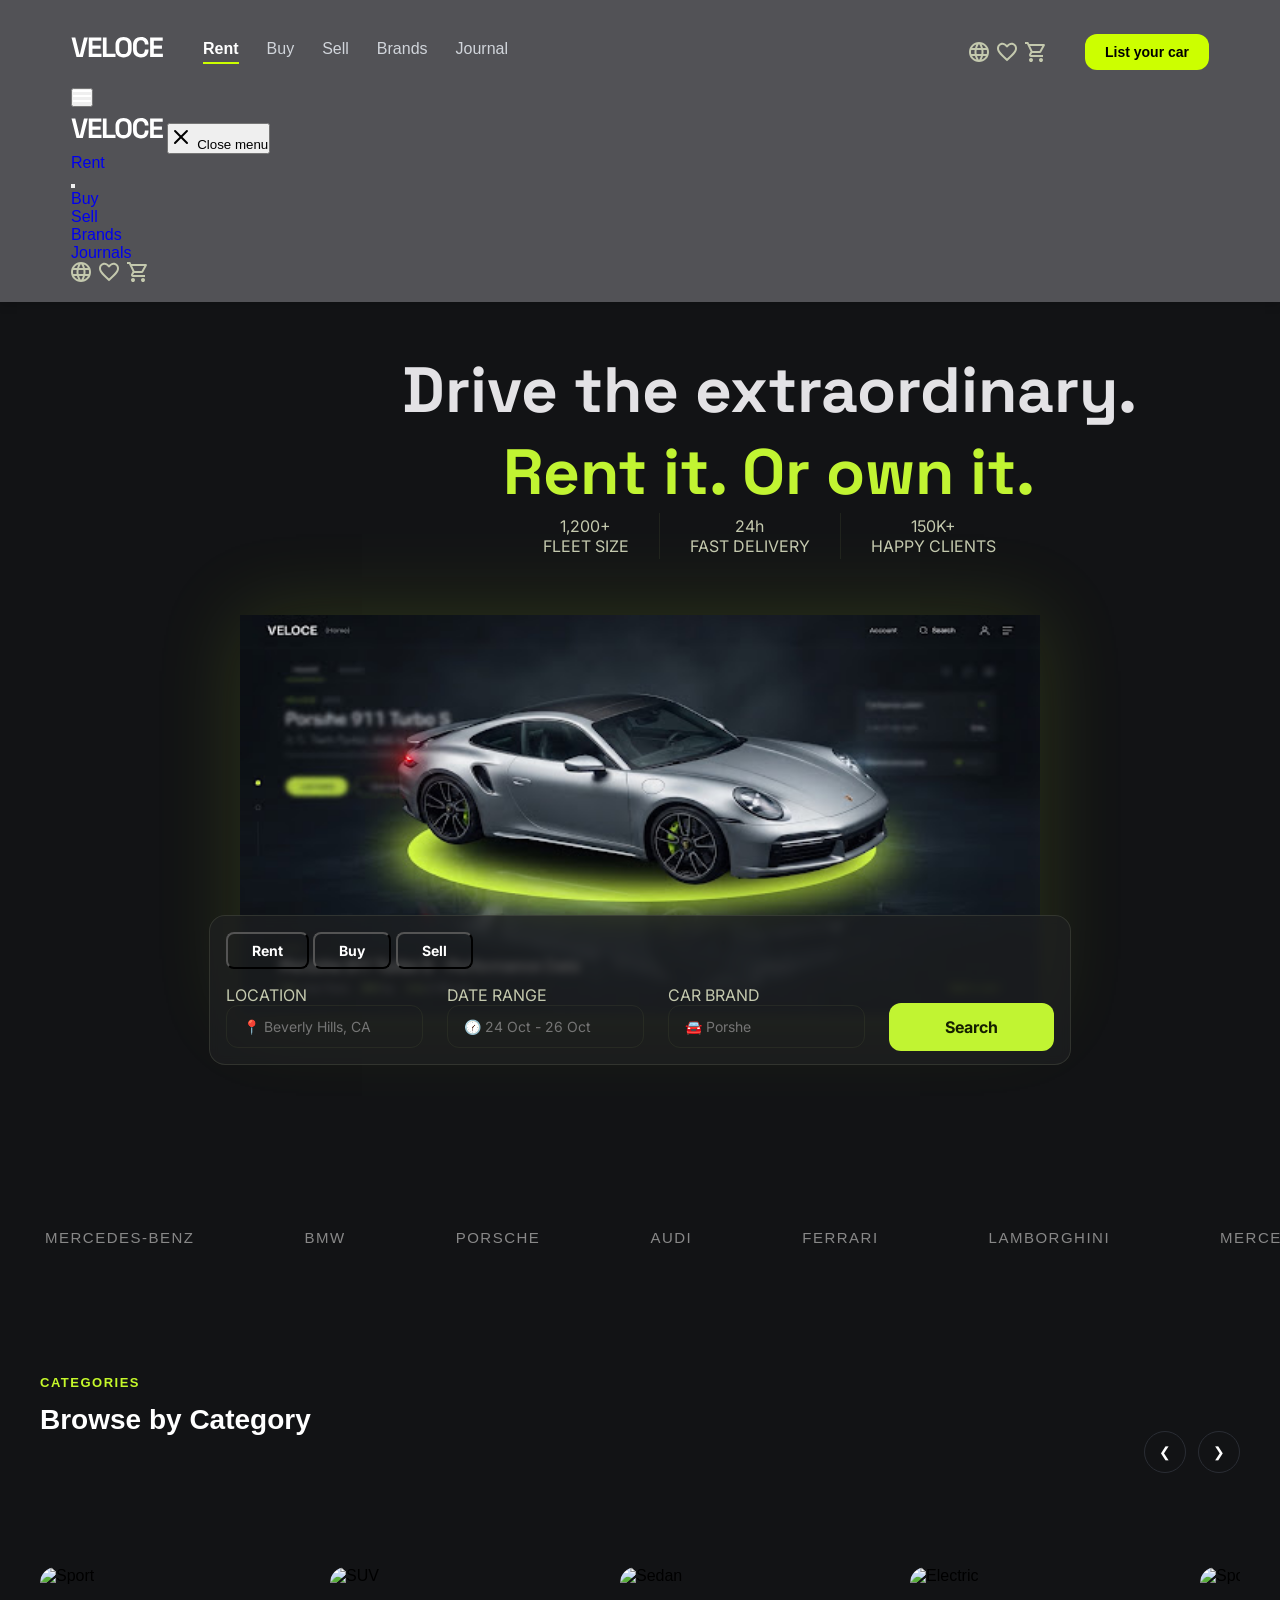
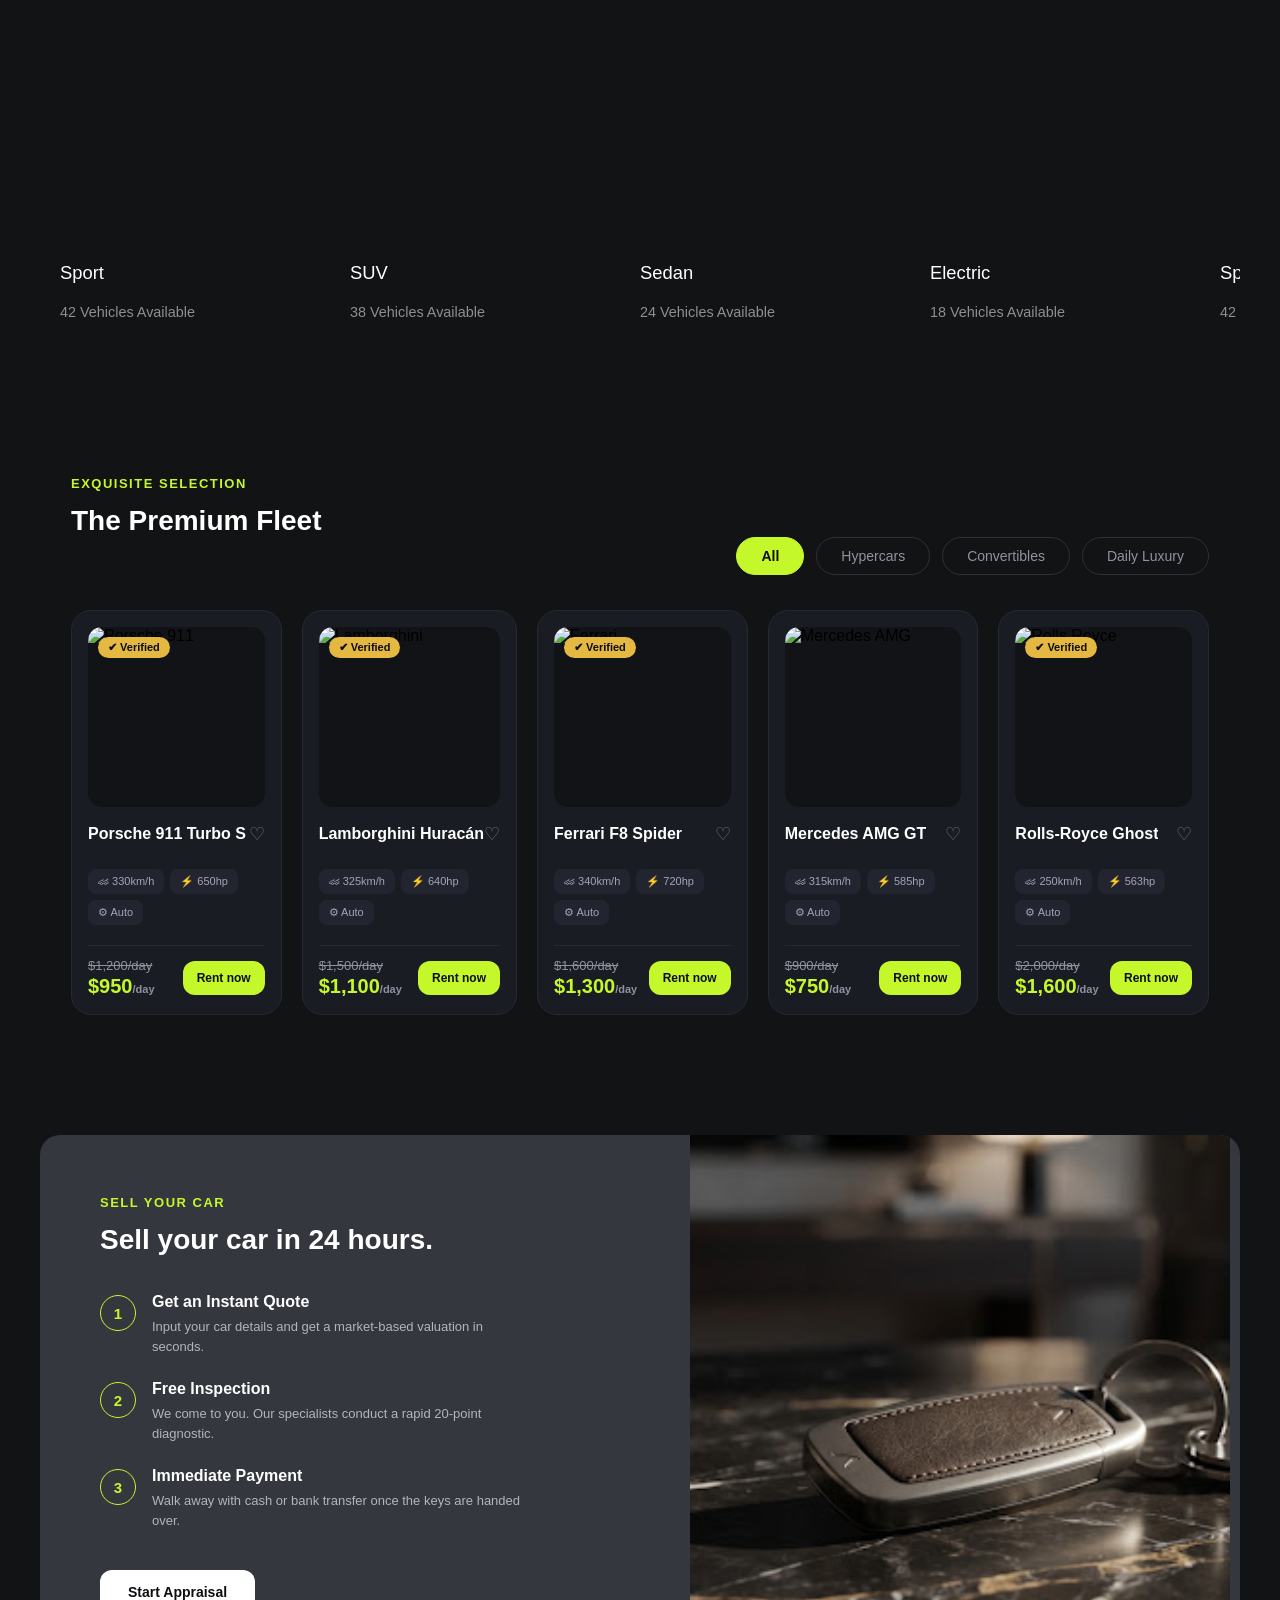
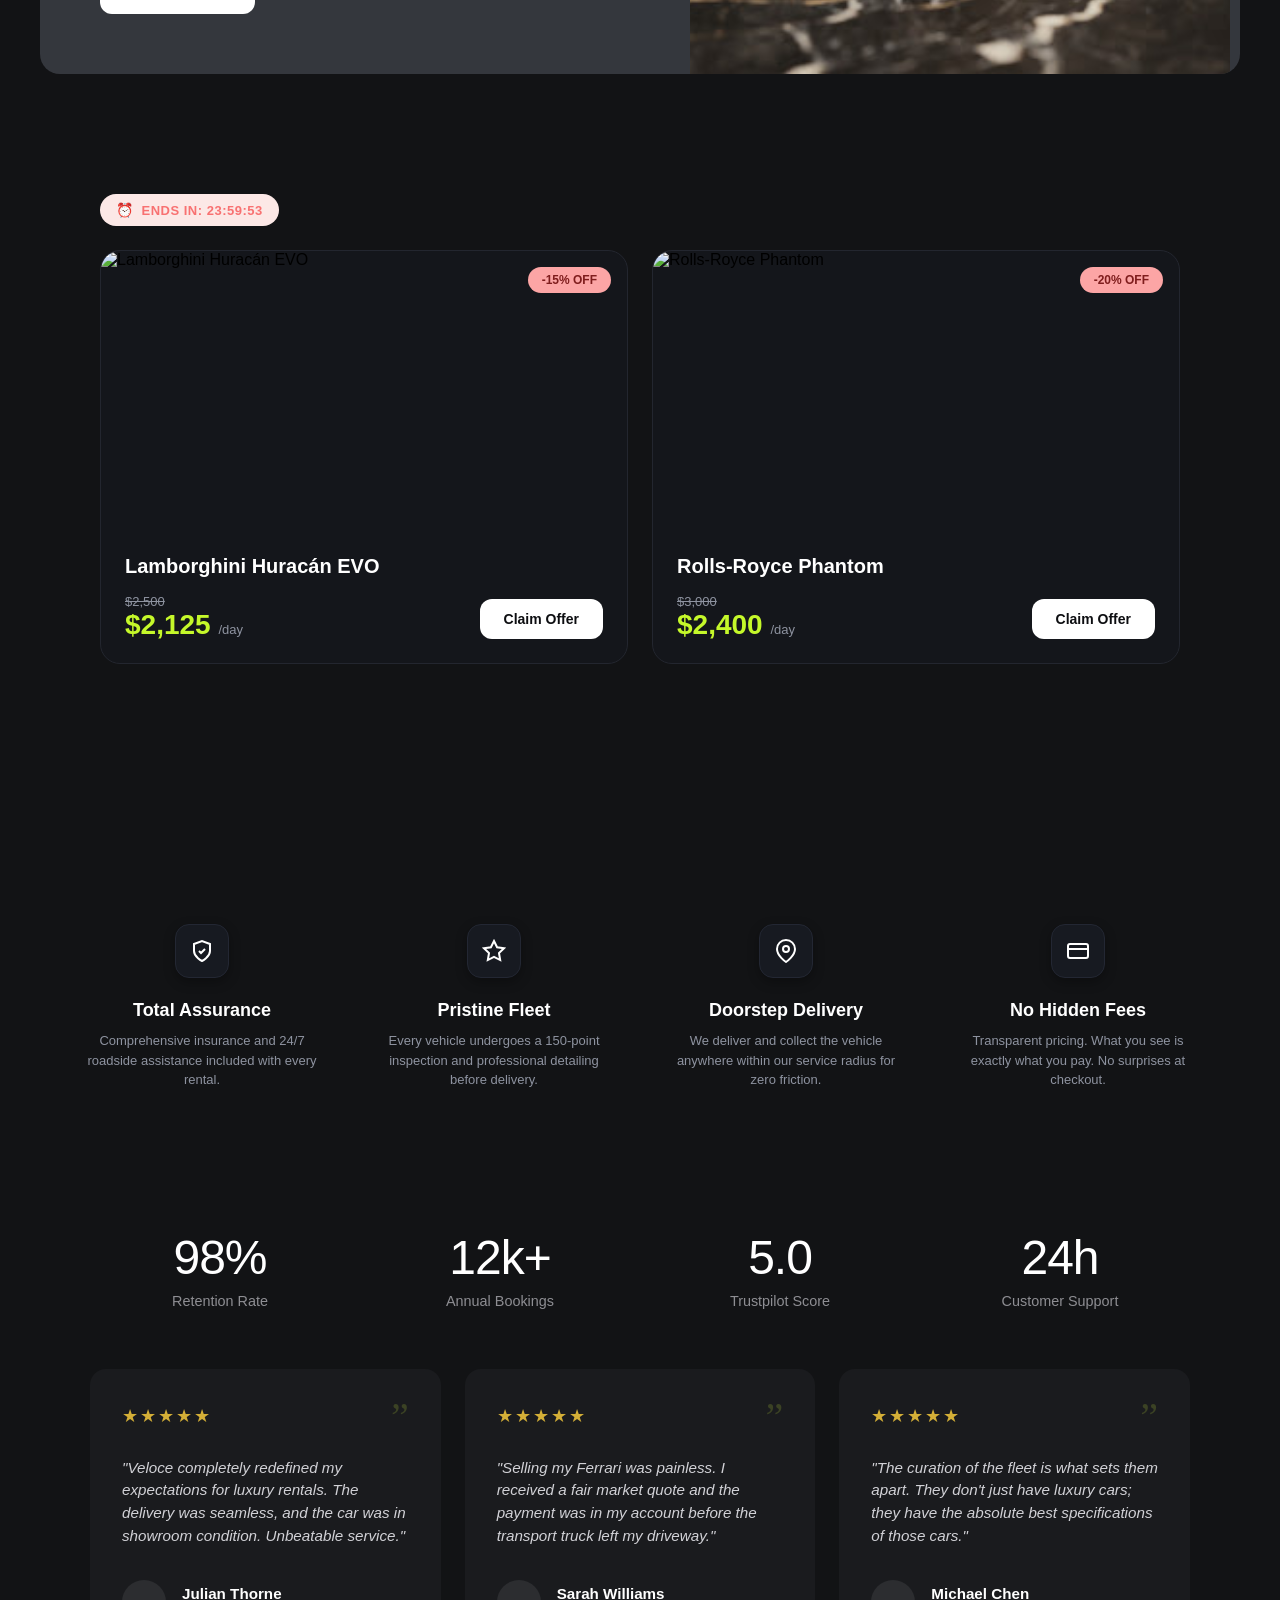
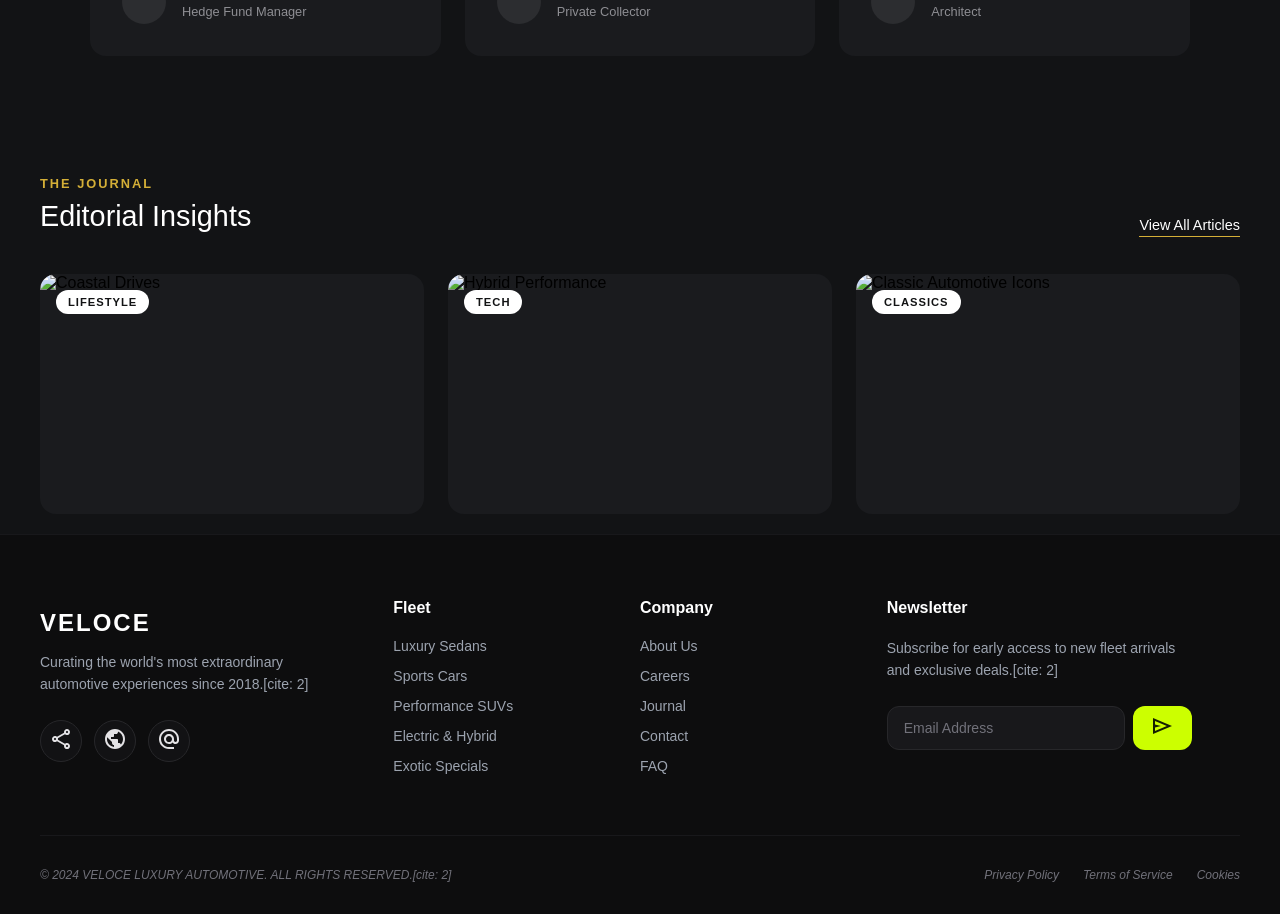
==== index.html @ 7161ea90 "dsvdfvfd" ====
<!DOCTYPE html>
<html lang="en">

<head>
  <meta charset="UTF-8">
  <meta name="viewport" content="width=device-width, initial-scale=1.0">
  <title>VELOCE CARS</title>
  <link rel="stylesheet" href="./style.css">
  <link rel="preconnect" href="https://fonts.googleapis.com">
  <link rel="preconnect" href="https://fonts.gstatic.com" crossorigin>
  <link
    href="https://fonts.googleapis.com/css2?family=Inter:ital,opsz,wght@0,14..32,100..900;1,14..32,100..900&display=swap"
    rel="stylesheet">
  <link href="https://cdn.jsdelivr.net/npm/flowbite@4.0.1/dist/flowbite.min.css" rel="stylesheet" />
  <link rel="preconnect" href="https://fonts.googleapis.com">
  <link rel="preconnect" href="https://fonts.gstatic.com" crossorigin>
  <link href="https://fonts.googleapis.com/css2?family=Space+Grotesk:wght@300..700&display=swap" rel="stylesheet">

  <script src="https://cdn.jsdelivr.net/npm/@tailwindcss/browser@4"></script>

<body>
  <header class="navbar">
    <div class="container ">
<div class="navbar-asosiy">
   <div class="navbar-left">
        <a href="#" class="logo">
          <img src="./img/logo.svg" alt="">
        </a>
        <nav class="nav-links">
          <a href="./index.html" class="nav-link active">Rent</a>
          <a href="./buy/buy.html" class="nav-link">Buy</a>
          <a href="#" class="nav-link">Sell</a>
          <a href="#" class="nav-link">Brands</a>
          <a href="#" class="nav-link">Journal</a>
        </nav>
      </div>

      <div class="navbar-right">
       <img src="./img/Margin.svg" alt="">
        <a href="./garage/garage.html" class="btn-list-car">List your car</a>
        <button class="mobile-toggle" aria-label="Menu">
          <i class="fa-solid fa-bars"></i>
        </button>
      </div>
</div>
     
      <div class="text-center">
        <button
          class="hidden nav-btn2 text-white bg-brand box-border border border-transparent hover:bg-brand-strong focus:ring-4 focus:ring-brand-medium shadow-xs font-medium leading-5 rounded-base text-sm px-4 py-2.5 focus:outline-none"
          type="button" data-drawer-target="drawer-navigation" data-drawer-show="drawer-navigation"
          aria-controls="drawer-navigation">
          <img src="./img/menu.svg" alt="Menu">
        </button>
      </div>

      <div id="drawer-navigation"
        class="nav-sidebar fixed top-0 left-0 z-40 w-64 h-screen p-4 overflow-y-auto transition-transform -translate-x-full bg-neutral-primary-soft border-e border-default"
        tabindex="-1" aria-labelledby="drawer-navigation-label">
        <div class="border-b border-default pb-4 flex items-center">
          <img src="./img/logo.svg" alt="Logo" class="">
          </a>
          <button type="button" data-drawer-hide="drawer-navigation" aria-controls="drawer-navigation"
            class="text-body bg-transparent hover:text-heading hover:bg-neutral-tertiary rounded-base w-9 h-9 absolute top-2.5 end-2.5 flex items-center justify-center">
            <svg class="w-5 h-5" aria-hidden="true" xmlns="http://www.w3.org/2000/svg" width="24" height="24"
              fill="none" viewBox="0 0 24 24">
              <path stroke="currentColor" stroke-linecap="round" stroke-linejoin="round" stroke-width="2"
                d="M6 18 17.94 6M18 18 6.06 6" />
            </svg>
            <span class="sr-only">Close menu</span>
          </button>
        </div>
        <div class="py-5 overflow-y-auto">
          <ul class="py-2 font-medium flex gap-[3px] items-center flex-col gap-[5px]">
            <li>
              <a href="#"
                class="flex items-center  text-body rounded-base hover:bg-neutral-tertiary hover:text-fg-brand group  ">

                <span class="font-bold font-[16px] text-[##C4C9AE] ">Rent</span>
              </a>
            </li>
            <li>
              <button type="button"
                class="flex items-center w-full justify-between px-2 py-1.5 text-body rounded-base hover:bg-neutral-tertiary hover:text-fg-brand group"
                aria-controls="dropdown-example" data-collapse-toggle="dropdown-example">
                <span class="flex-1 ms-3 text-left rtl:text-right whitespace-nowrap">


              </button>
              <ul id="dropdown-example" class="hidden py-2 space-y-2">
                <li>
                  <a href="#"
                    class="pl-10 flex items-center px-2 py-1.5 text-body rounded-base hover:bg-neutral-tertiary hover:text-fg-brand group">

                  </a>
                </li>
                <li>
                  <a href="#"
                    class="pl-10 flex items-center px-2 py-1.5 text-body rounded-base hover:bg-neutral-tertiary hover:text-fg-brand group">

                  </a>
                </li>
                <li>
                  <a href="#"
                    class="pl-10 flex items-center px-2 py-1.5 text-body rounded-base hover:bg-neutral-tertiary hover:text-fg-brand group">
                  </a>

                </li>
              </ul>
            </li>
            <li>
              <a href="#"
                class="flex items-center px-2 py-1.5 text-body rounded-base hover:bg-neutral-tertiary hover:text-fg-brand group">
                <span class="font-bold font-[16px] text-[##C4C9AE]  flex-1 ms-3 whitespace-nowrap">
                  Buy
                </span>


              </a>
            </li>
            <li>
              <a href="#"
                class="flex items-center px-2 py-1.5 text-body rounded-base hover:bg-neutral-tertiary hover:text-fg-brand group">
                <span class="font-bold font-[16px] text-[##C4C9AE] flex-1 ms-3 whitespace-nowrap">
                  Sell
                </span>

              </a>
            </li>
            <li>
              <a href="#"
                class="flex items-center px-2 py-1.5 text-body rounded-base hover:bg-neutral-tertiary hover:text-fg-brand group">

                <span class="font-bold font-[16px] text-[##C4C9AE] flex-1 ms-3 whitespace-nowrap">
                  Brands
                </span>
              </a>
            </li>
            <li>
              <a href="#"
                class="flex items-center  px-2 py-1.5 text-body rounded-base hover:bg-neutral-tertiary hover:text-fg-brand group">

                <span class="font-bold font-[16px] text-[##C4C9AE] flex-1 ms-3 whitespace-nowrap">
                  Journals
                </span>
              </a>
            </li>
            <img src="./img/Margin.svg" alt="IMG" class="relative left-[px]">
          </ul>

        </div>
      </div>
    </div>



    </div>
  </header>
  <main>
    <section class="drive">
      <div class="container">
        <div class="drive-tepa">
          <h2 class="drive-title">
            Drive the extraordinary.
            <span class="drive-title-span">
              Rent it. Or own it.
            </span>
          </h2>
          <div class="drive-infos">
            <div class="drive-info">
              <p class="drive-info-p">
                1,200+
              </p>
              <p class="drive-info-p">
                FLEET SIZE
              </p>
            </div>
            <div class="line"></div>
            <div class="drive-info">
              <p class="drive-info-p">
                24h
              </p>
              <p class="drive-info-p">
                FAST DELIVERY
              </p>
            </div>
            <div class="line"></div>
            <div class="drive-info">
              <p class="drive-info-p">
                150K+
              </p>
              <p class="drive-info-p">
                HAPPY CLIENTS
              </p>
            </div>
          </div>
        </div>
        <div class="drive-past ">
          <div class="drive-past-asosiy">
            <img src="./img/porshe.jpg" alt="Img" class="drive-img">
            <div class="cars-info">
              <div class="cars-info-tepa">
                <button class="info-btn">Rent </button>
                <button class="info-btn">Buy</button>
                <button class="info-btn">Sell</button>
              </div>
              <div class="cars-info-past">
                <form class="cars">
                  <label class="cars-title">
                    LOCATION
                    <input class="cars-inp" type="text" placeholder="📍 Beverly Hills, CA">
                  </label>

                  <label class="cars-title">
                    DATE RANGE
                    <input class="cars-inp" type="text" placeholder="🕜 24 Oct - 26 Oct">
                  </label>

                  <label class="cars-title">
                    CAR BRAND
                    <input class="cars-inp" type="text" placeholder="🚘 Porshe">
                  </label>
                  <a href="./porshe search/porshe.html" class="cars-btn">
                    Search
                  </a>
                </form>
              </div>
            </div>
          </div>

        </div>
      </div>
    </section>
    <section class="carusel">
      <div class="conatiner">
        <div class="carousel-container">
          <div class="carousel-track">
            <span class="carousel-item">Mercedes-Benz</span>
            <span class="carousel-item">BMW</span>
            <span class="carousel-item">PORSCHE</span>
            <span class="carousel-item">Audi</span>
            <span class="carousel-item">FERRARI</span>
            <span class="carousel-item">LAMBORGHINI</span>

            <span class="carousel-item">Mercedes-Benz</span>
            <span class="carousel-item">BMW</span>
            <span class="carousel-item">PORSCHE</span>
            <span class="carousel-item">Audi</span>
            <span class="carousel-item">FERRARI</span>
            <span class="carousel-item">LAMBORGHINI</span>

            <span class="carousel-item">Mercedes-Benz</span>
            <span class="carousel-item">BMW</span>
            <span class="carousel-item">PORSCHE</span>
            <span class="carousel-item">Audi</span>
            <span class="carousel-item">FERRARI</span>
            <span class="carousel-item">LAMBORGHINI</span>

            <span class="carousel-item">Mercedes-Benz</span>
            <span class="carousel-item">BMW</span>
            <span class="carousel-item">PORSCHE</span>
            <span class="carousel-item">Audi</span>
            <span class="carousel-item">FERRARI</span>
            <span class="carousel-item">LAMBORGHINI</span>
          </div>
        </div>


      </div>
    </section>
    <section class="categories-section">
      <div class="categories-header">
        <div class="header-titles">
          <span class="sub-title">CATEGORIES</span>
          <h2 class="main-title">Browse by Category</h2>
        </div>
        <div class="nav-buttons">
          <button class="nav-btn prev" aria-label="Previous">
            &#10094;
          </button>
          <button class="nav-btn next" aria-label="Next">
            &#10095;
          </button>
        </div>
      </div>


      <div class="carousel-container">
        <div class="carousel-track">


          <div class="card">
            <img src="https://images.unsplash.com/photo-1583121274602-3e2820c69888?q=80&w=800&auto=format&fit=crop"
              alt="Sport">
            <div class="card-content">
              <h3>Sport</h3>
              <p>42 Vehicles Available</p>
            </div>
          </div>

          <div class="card">
            <img src="https://images.unsplash.com/photo-1519641471654-76ce0107ad1b?q=80&w=800&auto=format&fit=crop"
              alt="SUV">
            <div class="card-content">
              <h3>SUV</h3>
              <p>38 Vehicles Available</p>
            </div>
          </div>

          <div class="card">
            <img src="https://images.unsplash.com/photo-1617814076367-b759c7d7e738?q=80&w=800&auto=format&fit=crop"
              alt="Sedan">
            <div class="card-content">
              <h3>Sedan</h3>
              <p>24 Vehicles Available</p>
            </div>
          </div>

          <div class="card">
            <img src="https://images.unsplash.com/photo-1617788138017-80ad40651399?q=80&w=800&auto=format&fit=crop"
              alt="Electric">
            <div class="card-content">
              <h3>Electric</h3>
              <p>18 Vehicles Available</p>
            </div>
          </div>


          <div class="card">
            <img src="https://images.unsplash.com/photo-1583121274602-3e2820c69888?q=80&w=800&auto=format&fit=crop"
              alt="Sport">
            <div class="card-content">
              <h3>Sport</h3>
              <p>42 Vehicles Available</p>
            </div>
          </div>

          <div class="card">
            <img src="https://images.unsplash.com/photo-1519641471654-76ce0107ad1b?q=80&w=800&auto=format&fit=crop"
              alt="SUV">
            <div class="card-content">
              <h3>SUV</h3>
              <p>38 Vehicles Available</p>
            </div>
          </div>

          <div class="card">
            <img src="https://images.unsplash.com/photo-1617814076367-b759c7d7e738?q=80&w=800&auto=format&fit=crop"
              alt="Sedan">
            <div class="card-content">
              <h3>Sedan</h3>
              <p>24 Vehicles Available</p>
            </div>
          </div>

          <div class="card">
            <img src="https://images.unsplash.com/photo-1617788138017-80ad40651399?q=80&w=800&auto=format&fit=crop"
              alt="Electric">
            <div class="card-content">
              <h3>Electric</h3>
              <p>18 Vehicles Available</p>
            </div>
          </div>

        </div>
      </div>
      <section class="selection">
        <div class="container">
          <input type="radio" name="fleet-filter" id="filter-all" class="filter-radio" checked>
          <input type="radio" name="fleet-filter" id="filter-hypercars" class="filter-radio">
          <input type="radio" name="fleet-filter" id="filter-convertibles" class="filter-radio">
          <input type="radio" name="fleet-filter" id="filter-daily" class="filter-radio">

          <input type="checkbox" id="modal-car-1" class="modal-toggle">
          <input type="checkbox" id="modal-car-2" class="modal-toggle">
          <input type="checkbox" id="modal-car-3" class="modal-toggle">
          <input type="checkbox" id="modal-car-4" class="modal-toggle">
          <input type="checkbox" id="modal-car-5" class="modal-toggle">

          <section class="fleet-section">
            <div class="fleet-header">
              <div class="header-titles">
                <span class="sub-title">EXQUISITE SELECTION</span>
                <h2 class="main-title">The Premium Fleet</h2>
              </div>

              <div class="filter-buttons">
                <label for="filter-all" class="filter-btn btn-all">All</label>
                <label for="filter-hypercars" class="filter-btn btn-hypercars">Hypercars</label>
                <label for="filter-convertibles" class="filter-btn btn-convertibles">Convertibles</label>
                <label for="filter-daily" class="filter-btn btn-daily">Daily Luxury</label>
              </div>
            </div>

            <div class="cards-grid">

              <div class="car-card hypercars">
                <label for="modal-car-1" class="card-overlay-link"></label>
                <div class="card-image-box">
                  <div class="badge-verified">&#10004; Verified</div>
                  <img
                    src="https://images.unsplash.com/photo-1614162692292-7ac56d7f7f1e?q=80&w=800&auto=format&fit=crop"
                    alt="Porsche 911">
                </div>
                <div>
                  <div class="card-header">
                    <h3 class="car-title">Porsche 911 Turbo S</h3>
                    <span class="like-icon">&#9825;</span>
                  </div>
                  <div class="car-specs">
                    <span class="spec-item">&#127950; 330km/h</span>
                    <span class="spec-item">&#9889; 650hp</span>
                    <span class="spec-item">&#9881; Auto</span>
                  </div>
                </div>
                <div class="card-footer">
                  <div class="price-box">
                    <span class="old-price">$1,200/day</span>
                    <span class="current-price">$950<span class="price-period">/day</span></span>
                  </div>
                  <label for="modal-car-1" class="rent-btn">Rent now</label>
                </div>
              </div>

              <div class="car-card hypercars">
                <label for="modal-car-2" class="card-overlay-link"></label>
                <div class="card-image-box">
                  <div class="badge-verified">&#10004; Verified</div>
                  <img src="https://images.unsplash.com/photo-1544829099-b9a0c07fad1a?q=80&w=800&auto=format&fit=crop"
                    alt="Lamborghini">
                </div>
                <div>
                  <div class="card-header">
                    <h3 class="car-title">Lamborghini Huracán</h3>
                    <span class="like-icon">&#9825;</span>
                  </div>
                  <div class="car-specs">
                    <span class="spec-item">&#127950; 325km/h</span>
                    <span class="spec-item">&#9889; 640hp</span>
                    <span class="spec-item">&#9881; Auto</span>
                  </div>
                </div>
                <div class="card-footer">
                  <div class="price-box">
                    <span class="old-price">$1,500/day</span>
                    <span class="current-price">$1,100<span class="price-period">/day</span></span>
                  </div>
                  <label for="modal-car-2" class="rent-btn">Rent now</label>
                </div>
              </div>

              <!-- 3-KARTOCHKA -->
              <div class="car-card convertibles">
                <label for="modal-car-3" class="card-overlay-link"></label>
                <div class="card-image-box">
                  <div class="badge-verified">&#10004; Verified</div>
                  <img
                    src="https://images.unsplash.com/photo-1583121274602-3e2820c69888?q=80&w=800&auto=format&fit=crop"
                    alt="Ferrari">
                </div>
                <div>
                  <div class="card-header">
                    <h3 class="car-title">Ferrari F8 Spider</h3>
                    <span class="like-icon">&#9825;</span>
                  </div>
                  <div class="car-specs">
                    <span class="spec-item">&#127950; 340km/h</span>
                    <span class="spec-item">&#9889; 720hp</span>
                    <span class="spec-item">&#9881; Auto</span>
                  </div>
                </div>
                <div class="card-footer">
                  <div class="price-box">
                    <span class="old-price">$1,600/day</span>
                    <span class="current-price">$1,300<span class="price-period">/day</span></span>
                  </div>
                  <label for="modal-car-3" class="rent-btn">Rent now</label>
                </div>
              </div>

              <!-- 4-KARTOCHKA -->
              <div class="car-card daily">
                <label for="modal-car-4" class="card-overlay-link"></label>
                <div class="card-image-box">
                  <img
                    src="https://images.unsplash.com/photo-1618843479313-40f8afb4b4d8?q=80&w=800&auto=format&fit=crop"
                    alt="Mercedes AMG">
                </div>
                <div>
                  <div class="card-header">
                    <h3 class="car-title">Mercedes AMG GT</h3>
                    <span class="like-icon">&#9825;</span>
                  </div>
                  <div class="car-specs">
                    <span class="spec-item">&#127950; 315km/h</span>
                    <span class="spec-item">&#9889; 585hp</span>
                    <span class="spec-item">&#9881; Auto</span>
                  </div>
                </div>
                <div class="card-footer">
                  <div class="price-box">
                    <span class="old-price">$900/day</span>
                    <span class="current-price">$750<span class="price-period">/day</span></span>
                  </div>
                  <label for="modal-car-4" class="rent-btn">Rent now</label>
                </div>
              </div>

              <div class="car-card daily">
                <label for="modal-car-5" class="card-overlay-link"></label>
                <div class="card-image-box">
                  <div class="badge-verified">&#10004; Verified</div>
                  <img
                    src="https://images.unsplash.com/photo-1631295868223-63265b40d9e4?q=80&w=800&auto=format&fit=crop"
                    alt="Rolls Royce">
                </div>
                <div>
                  <div class="card-header">
                    <h3 class="car-title">Rolls-Royce Ghost</h3>
                    <span class="like-icon">&#9825;</span>
                  </div>
                  <div class="car-specs">
                    <span class="spec-item">&#127950; 250km/h</span>
                    <span class="spec-item">&#9889; 563hp</span>
                    <span class="spec-item">&#9881; Auto</span>
                  </div>
                </div>
                <div class="card-footer">
                  <div class="price-box">
                    <span class="old-price">$2,000/day</span>
                    <span class="current-price">$1,600<span class="price-period">/day</span></span>
                  </div>
                  <label for="modal-car-5" class="rent-btn">Rent now</label>
                </div>
              </div>

            </div>
          </section>


        </div>
      </section>
    </section>
    <section class="split-banner container">

      <div class="banner-content">
        <span class="sub-title">SELL YOUR CAR</span>
        <h2 class="main-title">Sell your car in 24 hours.</h2>

        <div class="steps-list">
          <div class="step-item">
            <div class="step-number">1</div>
            <div class="step-text">
              <h3>Get an Instant Quote</h3>
              <p>Input your car details and get a market-based valuation in seconds.</p>
            </div>
          </div>

          <div class="step-item">
            <div class="step-number">2</div>
            <div class="step-text">
              <h3>Free Inspection</h3>
              <p>We come to you. Our specialists conduct a rapid 20-point diagnostic.</p>
            </div>
          </div>

          <div class="step-item">
            <div class="step-number">3</div>
            <div class="step-text">
              <h3>Immediate Payment</h3>
              <p>Walk away with cash or bank transfer once the keys are handed over.</p>
            </div>
          </div>
        </div>

        <a href="#" class="appraisal-btn">Start Appraisal</a>
      </div>

      <div class="banner-image">
        <img src="./img/Image (5).svg" alt="Car Key">
      </div>


    </section>
    <section class="deals-section container">
      <div class="timer-badge">
        <span class="timer-icon">&#9200;</span>
        <span class="timer-text">ENDS IN: <strong>23:59:53</strong></span>
      </div>

      <div class="deals-grid">

        <div class="deal-card">
          <div class="card-media">
            <span class="discount-badge">-15% OFF</span>
            <img src="https://images.unsplash.com/photo-1544829099-b9a0c07fad1a?q=80&w=800&auto=format&fit=crop"
              alt="Lamborghini Huracán EVO">
          </div>
          <div class="card-details">
            <h3 class="car-name">Lamborghini Huracán EVO</h3>
            <div class="price-container">
              <div class="price-info">
                <span class="old-price">$2,500</span>
                <span class="new-price">$2,125 <small>/day</small></span>
              </div>
              <button class="claim-btn">Claim Offer</button>
            </div>
          </div>
        </div>

        <div class="deal-card">
          <div class="card-media">
            <span class="discount-badge">-20% OFF</span>
            <img src="https://images.unsplash.com/photo-1631295868223-63265b40d9e4?q=80&w=800&auto=format&fit=crop"
              alt="Rolls-Royce Phantom">
          </div>
          <div class="card-details">
            <h3 class="car-name">Rolls-Royce Phantom</h3>
            <div class="price-container">
              <div class="price-info">
                <span class="old-price">$3,000</span>
                <span class="new-price">$2,400 <small>/day</small></span>
              </div>
              <button class="claim-btn">Claim Offer</button>
            </div>
          </div>
        </div>

      </div>
    </section>
    <section class="why-velooe-section">
      <div class="features-grid container">

        <div class="feature-card">
          <div class="feature-icon">
            <svg width="24" height="24" viewBox="0 0 24 24" fill="none" stroke="currentColor" stroke-width="2">
              <path d="M12 22s8-4 8-10V5l-8-3-8 3v7c0 6 8 10 8 10z" />
              <path d="M9 12l2 2 4-4" />
            </svg>
          </div>
          <h3>Total Assurance</h3>
          <p>Comprehensive insurance and 24/7 roadside assistance included with every rental.</p>
        </div>

        <div class="feature-card">
          <div class="feature-icon">
            <svg width="24" height="24" viewBox="0 0 24 24" fill="none" stroke="currentColor" stroke-width="2">
              <polygon
                points="12 2 15.09 8.26 22 9.27 17 14.14 18.18 21.02 12 17.77 5.82 21.02 7 14.14 2 9.27 8.91 8.26 12 2" />
            </svg>
          </div>
          <h3>Pristine Fleet</h3>
          <p>Every vehicle undergoes a 150-point inspection and professional detailing before delivery.</p>
        </div>

        <div class="feature-card">
          <div class="feature-icon">
            <svg width="24" height="24" viewBox="0 0 24 24" fill="none" stroke="currentColor" stroke-width="2">
              <path d="M21 10c0 7-9 13-9 13s-9-6-9-13a9 9 0 0 1 18 0z" />
              <circle cx="12" cy="10" r="3" />
            </svg>
          </div>
          <h3>Doorstep Delivery</h3>
          <p>We deliver and collect the vehicle anywhere within our service radius for zero friction.</p>
        </div>

        <div class="feature-card">
          <div class="feature-icon">
            <svg width="24" height="24" viewBox="0 0 24 24" fill="none" stroke="currentColor" stroke-width="2">
              <rect x="2" y="5" width="20" height="14" rx="2" />
              <line x1="2" y1="10" x2="22" y2="10" />
            </svg>
          </div>
          <h3>No Hidden Fees</h3>
          <p>Transparent pricing. What you see is exactly what you pay. No surprises at checkout.</p>
        </div>

      </div>
    </section>
    <section class="social-proof-container">
      <div class="stats-grid">
        <div class="stat-item">
          <div class="stat-number">98%</div>
          <div class="stat-label">Retention Rate</div>
        </div>
        <div class="stat-item">
          <div class="stat-number">12k+</div>
          <div class="stat-label">Annual Bookings</div>
        </div>
        <div class="stat-item">
          <div class="stat-number">5.0</div>
          <div class="stat-label">Trustpilot Score</div>
        </div>
        <div class="stat-item">
          <div class="stat-number">24h</div>
          <div class="stat-label">Customer Support</div>
        </div>
      </div>

      <div class="testimonials-grid">
        <div class="testimonial-card">
          <div>
            <div class="card-header">
              <div class="stars">★★★★★</div>
              <div class="quote-mark">”</div>
            </div>
            <p class="quote-text">"Veloce completely redefined my expectations for luxury rentals. The delivery was
              seamless, and the car was in showroom condition. Unbeatable service."</p>
          </div>
          <div class="user-info">
            <div class="avatar"></div>
            <div class="user-details">
              <h4>Julian Thorne</h4>
              <p>Hedge Fund Manager</p>
            </div>
          </div>
        </div>

        <div class="testimonial-card">
          <div>
            <div class="card-header">
              <div class="stars">★★★★★</div>
              <div class="quote-mark">”</div>
            </div>
            <p class="quote-text">"Selling my Ferrari was painless. I received a fair market quote and the payment was
              in my account before the transport truck left my driveway."</p>
          </div>
          <div class="user-info">
            <div class="avatar"></div>
            <div class="user-details">
              <h4>Sarah Williams</h4>
              <p>Private Collector</p>
            </div>
          </div>
        </div>

        <div class="testimonial-card">
          <div>
            <div class="card-header">
              <div class="stars">★★★★★</div>
              <div class="quote-mark">”</div>
            </div>
            <p class="quote-text">"The curation of the fleet is what sets them apart. They don't just have luxury cars;
              they have the absolute best specifications of those cars."</p>
          </div>
          <div class="user-info">
            <div class="avatar"></div>
            <div class="user-details">
              <h4>Michael Chen</h4>
              <p>Architect</p>
            </div>
          </div>
        </div>
      </div>
    </section>
    <section class="journal-section">
      <div class="journal-container">
        <header class="journal-header">
          <div class="header-title">
            <span class="journal-subtitle">THE JOURNAL</span>
            <h2>Editorial Insights</h2>
          </div>
          <div class="view-all-wrapper">
            <a href="#" class="view-all">View All Articles</a>
          </div>
        </header>

        <div class="journal-grid ">
          <div class="journal-card">
            <div class="image-wrapper">
              <img src="https://images.unsplash.com/photo-1503376780353-7e6692767b70?auto=format&fit=crop&w=800&q=80"
                alt="Coastal Drives">
              <span class="category-badge">LIFESTYLE</span>
            </div>

          </div>

          <div class="journal-card">
            <div class="image-wrapper">
              <img src="https://images.unsplash.com/photo-1563720223185-11003d516935?auto=format&fit=crop&w=800&q=80"
                alt="Hybrid Performance">
              <span class="category-badge">TECH</span>
            </div>

          </div>

          <div class="journal-card">
            <div class="image-wrapper">
              <img src="https://images.unsplash.com/photo-1552519507-da3b142c6e3d?auto=format&fit=crop&w=800&q=80"
                alt="Classic Automotive Icons">
              <span class="category-badge">CLASSICS</span>

            </div>
          </div>
        </div>
    </section>

  </main>
  <footer class="footer">
    <div class="footer-container">

      <div class="footer-column brand-column">
        <h2 class="logo">VELOCE</h2>
        <p class="description">
          Curating the world's most extraordinary automotive experiences since 2018.[cite: 2]
        </p>
        <div class="social-icons">
          <a href="#" class="social-btn">
            <i class="fa-solid fa-share-nodes">
              <img src="./img/Container (3).svg" alt="">
            </i></a>
          <a href="#" class="social-btn">
            <i class="fa-solid fa-globe">
              <img src="./img/Container (4).svg" alt="">
            </i></a>
          <a href="#" class="social-btn"><i class="fa-solid fa-at">
              <img src="./img/Icon (1).svg" alt="">
            </i></a>
        </div>
      </div>

      <div class="footer-column">
        <h3>Fleet</h3>
        <ul class="footer-links">
          <li><a href="#">Luxury Sedans</a></li>
          <li><a href="#">Sports Cars</a></li>
          <li><a href="#">Performance SUVs</a></li>
          <li><a href="#">Electric & Hybrid</a></li>
          <li><a href="#">Exotic Specials</a></li>
        </ul>
      </div>

      <div class="footer-column">
        <h3>Company</h3>
        <ul class="footer-links">
          <li><a href="#">About Us</a></li>
          <li><a href="#">Careers</a></li>
          <li><a href="#">Journal</a></li>
          <li><a href="#">Contact</a></li>
          <li><a href="#">FAQ</a></li>
        </ul>
      </div>

      <div class="footer-column newsletter-column">
        <h3>Newsletter</h3>
        <p class="description">
          Subscribe for early access to new fleet arrivals and exclusive deals.[cite: 2]
        </p>
        <form class="newsletter-form">
          <input type="email" placeholder="Email Address" required />
          <a href="./reg/reg.html" type="submit" class="newsletter-btn">
            <i class="fa-solid fa-paper-plane"><img src="./img/Container (5).svg" alt=""></a>
        </form>
      </div>

    </div>

    <div class="footer-bottom">
      <p>© 2024 VELOCE LUXURY AUTOMOTIVE. ALL RIGHTS RESERVED.[cite: 2]</p>
      <div class="bottom-links">
        <a href="#">Privacy Policy</a>
        <a href="#">Terms of Service</a>
        <a href="#">Cookies</a>
      </div>
    </div>
  </footer>

  <script src="https://cdn.jsdelivr.net/npm/flowbite@4.0.1/dist/flowbite.min.js"></script>

</body>

</html>
---- style.css ----
* {
    margin: 0;
    padding: 0;
    box-sizing: border-box;
    font-family: sans-serif;
}

.container {
    max-width: 1158px;
    margin: 0 auto;
    padding: 0 10px;
}

ul li {
    list-style-type: none;
}

a {
    text-decoration: none;
}

body {
    background-color: #121315;
}

.navbar {
    background-color: #525256;
    padding: 16px 32px;
    box-shadow: 0 2px 10px rgba(0, 0, 0, 0.2);
}

.navbar-asosiy {
    display: flex;
    justify-content: space-between;
    align-items: center;
}

.navbar-left {

    display: flex;
    align-items: center;
    gap: 40px;
}

.logo {
    position: relative;
    top: 10px;
    color: #ffffff;
    font-size: 24px;
    font-weight: 800;
    text-decoration: none;
    text-transform: uppercase;
}

.nav-links {
    display: flex;
    align-items: center;
    gap: 28px;
}

.nav-link {
    color: #d1d5db;
    text-decoration: none;
    font-size: 16px;
    font-weight: 500;
    padding-bottom: 6px;
    position: relative;
    transition: color 0.3s ease;
}

.nav-link::after {
    content: '';
    position: absolute;
    bottom: 0;
    left: 0;
    width: 0;
    height: 2px;
    background-color: #ccff00;
    transition: width 0.3s ease;
}

.nav-link:hover {
    color: #ffffff;
}

.nav-link:hover::after,
.nav-link.active::after {
    width: 100%;
}

.nav-link.active {
    color: #ffffff;
    font-weight: 600;
}

.navbar-right {
    display: flex;
    align-items: center;
    gap: 24px;
}

.icon-group {
    display: flex;
    align-items: center;
    gap: 16px;
}

.icon-btn {
    color: #d1d5db;
    font-size: 18px;
    text-decoration: none;
    display: flex;
    align-items: center;
    justify-content: center;
    width: 36px;
    height: 36px;
    border-radius: 50%;
    transition: all 0.25s ease;
}

.icon-btn:hover {
    color: #ffffff;
    background-color: rgba(255, 255, 255, 0.1);
    transform: translateY(-2px);
}

.btn-list-car {
    background-color: #ccff00;
    color: #000000;
    text-decoration: none;
    font-size: 14px;
    font-weight: 700;
    padding: 10px 20px;
    border-radius: 12px;
    transition: all 0.3s ease;
    white-space: nowrap;
}

.btn-list-car:hover {
    background-color: #b3e600;
    transform: scale(1.03);
    box-shadow: 0 4px 15px rgba(204, 255, 0, 0.3);
}

.mobile-toggle {
    display: none;
    background: none;
    border: none;
    color: #ffffff;
    font-size: 22px;
    cursor: pointer;
}

@media (max-width: 900px) {
    .nav-links {
        display: none;
    }

    .mobile-toggle {
        display: block;
    }
}

@media (max-width: 576px) {
    .navbar {
        padding: 12px 16px;
    }

    .icon-group {
        gap: 8px;
    }

    .btn-list-car {
        padding: 8px 14px;
        font-size: 13px;
    }
}

.drive-title {

    font-family: Space Grotesk;
    font-weight: 700;
    font-style: Bold;
    font-size: 64px;
    text-align: center;
    color: #E3E2E5;
}

.drive-title-span {
    font-family: Space Grotesk;
    font-weight: 700;
    font-style: Light;
    font-size: 64px;
    text-align: center;

    color: #C1F432;
}

.drive-tepa {
    position: relative;
    left: 160px;
    display: flex;
    justify-content: center;
    align-items: center;
    flex-direction: column;
    max-width: 800px;
    width: 100%;

}

.drive {
    display: flex;
    justify-content: center;
    align-items: center;
    flex-direction: column;
    margin-top: 47px;
}

.drive-past-asosiy {
    display: flex;
    align-items: center;
    flex-direction: column;
    margin-top: 56px;

}

.drive-info-p {
    color: #C4C9AE;
    font-family: Inter;
    font-weight: 400;
    font-style: Regular;
    font-size: 16px;
    text-align: center;
}

.drive-infos {
    display: flex;
    justify-content: space-between;
    align-items: center;
    gap: 30px;
}

.line {
    width: 1px;
    height: 46px;
    background-color: #4449344D;
}

.info-btn {
    color: #fff;
    font-family: Inter;
    font-weight: 700;
    font-style: Regular;
    font-size: 14px;
    text-align: center;
    vertical-align: middle;
    padding: 8px 24px;
    background-color: transparent;
    border-radius: 8px;
}

.info-btn:focus {
    background-color: #C1F432;
    color: #151F00;
}

.cars-info {
    background-color: #1F2022B2;
    border: 1px solid #8E937B33;
    backdrop-filter: blur(5px);
    max-width: 920px;
    width: 100%;
    padding: 16px;
    border-radius: 16px;
    position: relative;
    top: -100px;
    z-index: 2;
}

.cars-info-past {
    margin-top: 16px;
}

.cars-title {
    font-family: Inter;
    font-weight: 400;
    font-style: Regular;
    font-size: 16px;
    vertical-align: middle;
    text-transform: uppercase;
    color: #C4C9AE;
    display: flex;
    flex-direction: column;
}

.cars-inp {
    font-family: Inter;
    font-weight: 400;
    font-style: Regular;
    font-size: 14px;
    vertical-align: middle;
    color: #6B7280;
    padding: 12px 16px;
    border-radius: 12px;
    border: 1px solid #4449344D;
    background-color: transparent;
    width: 197px;
}

.drive-img {

    max-width: 800px;
    width: 100%;
    box-shadow: 0px 0px 80px 0px #C1F43226;
    height: 400px;
}

.cars {
    display: flex;
    justify-content: space-between;
    align-items: center;
    gap: 24px;
}

.cars-btn {
    position: relative;
    top: 10px;
    font-family: Inter;
    font-weight: 700;
    font-style: Regular;
    font-size: 16px;
    text-align: center;
    color: #151F00;
    background-color: #C1F432;
    border: 2px solid transparent;
    border-radius: 12px;
    padding: 12px 54px;
}

.carousel-container {
    width: 100%;
    overflow: hidden;
    padding: 64px 0;
    white-space: nowrap;
    position: relative;
    display: flex;
    margin-bottom: 65px;
}

.carousel-container::before,
.carousel-container::after {
    content: "";
    position: absolute;
    top: 0;
    width: 120px;
    height: 100%;
    z-index: 2;
    pointer-events: none;
}

.carousel-container::before {
    left: 0;

}

.carousel-container::after {
    right: 0;
}

.carousel-track {
    display: flex;
    align-items: center;
    width: max-content;
    flex-shrink: 0;
    animation: scrollLinear 15s linear infinite;
}

.carousel-container:hover .carousel-track {
    animation-play-state: paused;
}

.carousel-item {
    color: #888888;
    font-size: 15px;
    font-weight: 500;
    letter-spacing: 1.5px;
    text-transform: uppercase;
    padding: 0 45px;
    user-select: none;
    transition: color 0.3s ease;
}

.carousel-item:hover {
    color: #ffffff;
}

@keyframes scrollLinear {
    0% {
        transform: translateX(0);
    }

    100% {
        transform: translateX(-50%);
    }
}

.categories-section {
    width: 100%;
    max-width: 1200px;
    margin: 0 auto;
}

.categories-header {
    display: flex;
    justify-content: space-between;
    align-items: flex-end;
    margin-bottom: 30px;
}

.sub-title {
    color: #c5f82a;
    font-size: 12px;
    font-weight: 700;
    letter-spacing: 1.5px;
    text-transform: uppercase;
    display: block;
    margin-bottom: 8px;
}

.main-title {
    font-size: 28px;
    font-weight: 600;
    color: #ffffff;
}

.nav-buttons {
    display: flex;
    gap: 12px;
}

.nav-btn {
    width: 42px;
    height: 42px;
    border-radius: 50%;
    border: 1px solid #2a2d34;
    background-color: transparent;
    color: #ffffff;
    font-size: 14px;
    display: flex;
    justify-content: center;
    align-items: center;
    cursor: pointer;
    transition: all 0.3s ease;
}

.nav-btn:hover {
    border-color: #ffffff;
    background-color: rgba(255, 255, 255, 0.1);
}

.carousel-container {
    width: 100%;
    overflow: hidden;
    position: relative;
}

.carousel-track {
    display: flex;
    gap: 20px;
    width: max-content;
    animation: scrollSeamless 20s linear infinite;
}

.carousel-container:hover .carousel-track {
    animation-play-state: paused;
}

.card {
    position: relative;
    width: 270px;
    height: 380px;
    border-radius: 16px;
    overflow: hidden;
    flex-shrink: 0;
    cursor: pointer;
}

.card img {
    width: 100%;
    height: 100%;
    object-fit: cover;
    transition: transform 0.5s ease;
}

.card:hover img {
    transform: scale(1.08);
}

.card-content {
    position: absolute;
    bottom: 0;
    left: 0;
    right: 0;
    padding: 24px 20px;

    display: flex;
    flex-direction: column;
    gap: 4px;
}

.card-content h3 {
    font-size: 18px;
    font-weight: 600;
    color: #ffffff;
}

.card-content p {
    font-size: 13px;
    color: #9aa0a6;
}

@keyframes scrollSeamless {
    0% {
        transform: translateX(0);
    }

    100% {

        transform: translateX(calc(-50% - 10px));
    }
}

.filter-radio,
.modal-toggle {
    display: none;
}

.fleet-section {
    width: 100%;
    max-width: 1280px;
    margin: 0 auto;
}

.fleet-header {
    display: flex;
    justify-content: space-between;
    align-items: flex-end;
    margin-bottom: 35px;
    flex-wrap: wrap;
    gap: 20px;
}

.sub-title {
    color: #c5f82a;
    font-size: 13px;
    font-weight: 700;
    letter-spacing: 1.5px;
    text-transform: uppercase;
    display: block;
    margin-bottom: 6px;
}

.main-title {
    font-size: 32px;
    font-weight: 600;
    color: #ffffff;
}

.filter-buttons {
    display: flex;
    gap: 12px;
    flex-wrap: wrap;
}

.filter-btn {
    padding: 10px 24px;
    border-radius: 30px;
    border: 1px solid #2d3038;
    background-color: transparent;
    color: #8e93a0;
    font-size: 14px;
    font-weight: 500;
    cursor: pointer;
    transition: all 0.3s ease;
    user-select: none;
}

.filter-btn:hover {
    color: #ffffff;
    border-color: #525765;
}

#filter-all:checked~.fleet-section .btn-all,
#filter-hypercars:checked~.fleet-section .btn-hypercars,
#filter-convertibles:checked~.fleet-section .btn-convertibles,
#filter-daily:checked~.fleet-section .btn-daily {
    background-color: #c5f82a;
    color: #0d0e11;
    border-color: #c5f82a;
    font-weight: 600;
}

.cards-grid {
    display: grid;
    grid-template-columns: repeat(5, 1fr);
    gap: 20px;
}

#filter-hypercars:checked~.fleet-section .car-card:not(.hypercars),
#filter-convertibles:checked~.fleet-section .car-card:not(.convertibles),
#filter-daily:checked~.fleet-section .car-card:not(.daily) {
    display: none;
}

.car-card {
    background-color: #1a1c23;
    border: 1px solid #262933;
    border-radius: 20px;
    padding: 16px;
    display: flex;
    flex-direction: column;
    justify-content: space-between;
    position: relative;
    transition: all 0.35s cubic-bezier(0.25, 0.8, 0.25, 1);
}

.car-card:hover {
    transform: translateY(-8px);
    border-color: #c5f82a;
    box-shadow: 0 12px 30px rgba(197, 248, 42, 0.15);
}


.card-overlay-link {
    position: absolute;
    top: 0;
    left: 0;
    width: 100%;
    height: calc(100% - 60px);
    z-index: 2;
    cursor: pointer;
}

.card-image-box {
    position: relative;
    width: 100%;
    height: 180px;
    border-radius: 14px;
    overflow: hidden;
    margin-bottom: 16px;
    background-color: #121316;
}

.card-image-box img {
    width: 100%;
    height: 100%;
    object-fit: cover;
    transition: transform 0.5s ease;
}

.car-card:hover .card-image-box img {
    transform: scale(1.08);
}

.badge-verified {
    position: absolute;
    top: 10px;
    left: 10px;
    background-color: #e5b842;
    color: #0d0e11;
    font-size: 11px;
    font-weight: 700;
    padding: 4px 10px;
    border-radius: 20px;
    z-index: 3;
}

.card-header {
    display: flex;
    justify-content: space-between;
    align-items: center;
    margin-bottom: 12px;
}

.car-title {
    font-size: 16px;
    font-weight: 600;
    color: #ffffff;
    white-space: nowrap;
    overflow: hidden;
    text-overflow: ellipsis;
}

.like-icon {
    color: #707584;
    font-size: 18px;
    z-index: 3;
    cursor: pointer;
}

.car-specs {
    display: flex;
    flex-wrap: wrap;
    gap: 6px;
    margin-bottom: 20px;
}

.spec-item {
    background-color: #22252f;
    color: #a0a6b5;
    font-size: 11px;
    padding: 6px 10px;
    border-radius: 8px;
}

.card-footer {
    display: flex;
    justify-content: space-between;
    align-items: center;
    padding-top: 12px;
    border-top: 1px solid #262933;
}

.old-price {
    font-size: 11px;
    color: #656a76;
    text-decoration: line-through;
    display: block;
}

.current-price {
    font-size: 20px;
    font-weight: 700;
    color: #c5f82a;
}

.price-period {
    font-size: 11px;
    color: #8e93a0;
}

.rent-btn {
    background-color: #c5f82a;
    color: #0d0e11;
    padding: 10px 14px;
    border-radius: 12px;
    font-weight: 700;
    font-size: 12px;
    cursor: pointer;
    z-index: 3;
    transition: background-color 0.3s;
}

.rent-btn:hover {
    background-color: #d8ff4f;
}

.modal-container {
    position: fixed;
    top: 0;
    left: 0;
    width: 100%;
    height: 100%;
    background: rgba(0, 0, 0, 0.85);
    backdrop-filter: blur(8px);
    display: flex;
    justify-content: center;
    align-items: center;
    z-index: 999;
    opacity: 0;
    pointer-events: none;
    transition: opacity 0.3s ease;
}

.modal-content {
    background: #1a1c23;
    border: 1px solid #2d3038;
    border-radius: 24px;
    width: 90%;
    max-width: 550px;
    padding: 30px;
    position: relative;
    transform: scale(0.9);
    transition: transform 0.3s ease;
}

.close-btn {
    position: absolute;
    top: 15px;
    right: 20px;
    font-size: 28px;
    color: #8e93a0;
    cursor: pointer;
}

.modal-img {
    width: 100%;
    height: 220px;
    object-fit: cover;
    border-radius: 16px;
    margin-bottom: 20px;
}

.modal-container h2 {
    font-size: 24px;
    margin-bottom: 10px;
}

.modal-container p {
    color: #a0a6b5;
    margin-bottom: 20px;
    line-height: 1.5;
}

.modal-action {
    display: flex;
    justify-content: space-between;
    align-items: center;
}

.modal-price {
    font-size: 22px;
    font-weight: bold;
    color: #c5f82a;
}

.modal-rent {
    background-color: #c5f82a;
    color: #0d0e11;
    border: none;
    padding: 12px 24px;
    border-radius: 12px;
    font-weight: 700;
    cursor: pointer;
}

#modal-car-1:checked~.modal-1,
#modal-car-2:checked~.modal-2,
#modal-car-3:checked~.modal-3,
#modal-car-4:checked~.modal-4,
#modal-car-5:checked~.modal-5 {
    opacity: 1;
    pointer-events: auto;
}

#modal-car-1:checked~.modal-1 .modal-content,
#modal-car-2:checked~.modal-2 .modal-content,
#modal-car-3:checked~.modal-3 .modal-content,
#modal-car-4:checked~.modal-4 .modal-content,
#modal-car-5:checked~.modal-5 .modal-content {
    transform: scale(1);
}

@media (max-width: 1200px) {
    .cards-grid {
        grid-template-columns: repeat(3, 1fr);
    }
}

@media (max-width: 768px) {
    .cards-grid {
        grid-template-columns: repeat(2, 1fr);
    }
}

@media (max-width: 520px) {
    .cards-grid {
        grid-template-columns: 1fr;
    }
}

.split-banner {
    display: flex;
    width: 100%;
    max-width: 1200px;
    background-color: #34373d;
    border-radius: 20px;
    overflow: hidden;
    min-height: 520px;
    margin-block: 120px;

}

.banner-content {
    flex: 1;
    padding: 60px 50px;
    display: flex;
    flex-direction: column;
    justify-content: center;
}

.sub-title {
    color: #c5f82a;
    font-size: 13px;
    font-weight: 700;
    letter-spacing: 1.5px;
    text-transform: uppercase;
    margin-bottom: 12px;
    display: block;
}

.main-title {
    font-size: 28px;
    font-weight: 600;
    color: #ffffff;
    margin-bottom: 35px;
    line-height: 1.3;
}

.steps-list {
    display: flex;
    flex-direction: column;
    gap: 24px;
    margin-bottom: 40px;
}

.step-item {
    display: flex;
    align-items: flex-start;
    gap: 16px;
}

.step-number {
    width: 36px;
    height: 36px;
    border-radius: 50%;
    border: 1.5px solid #c5f82a;
    color: #c5f82a;
    font-size: 15px;
    font-weight: 600;
    display: flex;
    justify-content: center;
    align-items: center;
    flex-shrink: 0;
    margin-top: 2px;
}

.step-text h3 {
    font-size: 16px;
    font-weight: 600;
    color: #ffffff;
    margin-bottom: 6px;
}

.step-text p {
    font-size: 13px;
    color: #b0b5be;
    line-height: 1.5;
    max-width: 380px;
}

.appraisal-btn {
    display: inline-block;
    align-self: flex-start;
    background-color: #ffffff;
    color: #0d0e11;
    padding: 14px 28px;
    border-radius: 12px;
    font-weight: 600;
    font-size: 14px;
    text-decoration: none;
    transition: all 0.3s ease;
}

.appraisal-btn:hover {
    background-color: #c5f82a;
    transform: translateY(-2px);
    box-shadow: 0 6px 20px rgba(197, 248, 42, 0.2);
}

.banner-image {
    flex: 1;
    position: relative;
    min-height: 300px;
}

.banner-image img {
    width: 100%;
    height: 100%;
    object-fit: cover;
    display: block;
}

@media (max-width: 1024px) {
    .banner-content {
        padding: 40px 35px;
    }
}

@media (max-width: 768px) {
    .split-banner {
        flex-direction: column;
    }

    .banner-content {
        padding: 40px 24px;
    }

    .banner-image {
        height: 320px;
    }

    .main-title {
        font-size: 24px;
        margin-bottom: 25px;
    }

    .appraisal-btn {
        width: 100%;
        text-align: center;
    }
}

@media (max-width: 480px) {
    .banner-content {
        padding: 30px 18px;
    }

    .banner-image {
        height: 250px;
    }

    .step-text p {
        font-size: 12px;
    }
}

.deals-section {
    width: 100%;
    max-width: 1100px;
    margin: 0 auto;
    margin-bottom: 120px;
}

.timer-badge {
    display: inline-flex;
    align-items: center;
    gap: 8px;
    background-color: #fce8e6;
    color: #f87171;
    font-size: 13px;
    font-weight: 700;
    padding: 8px 16px;
    border-radius: 30px;
    margin-bottom: 24px;
    letter-spacing: 0.5px;
}

.timer-icon {
    font-size: 14px;
}

.deals-grid {
    display: grid;
    grid-template-columns: repeat(2, 1fr);
    gap: 24px;
}

.deal-card {
    background-color: #14161b;
    border-radius: 20px;
    overflow: hidden;
    border: 1px solid #23262f;
    display: flex;
    flex-direction: column;
    transition: transform 0.3s ease, border-color 0.3s ease, box-shadow 0.3s ease;
}

.deal-card:hover {
    transform: translateY(-6px);
    border-color: #c5f82a;
    box-shadow: 0 12px 30px rgba(0, 0, 0, 0.5);
}

.card-media {
    position: relative;
    width: 100%;
    height: 280px;
    overflow: hidden;
}

.card-media img {
    width: 100%;
    height: 100%;
    object-fit: cover;
    transition: transform 0.5s ease;
}

.deal-card:hover .card-media img {
    transform: scale(1.05);
}

.discount-badge {
    position: absolute;
    top: 16px;
    right: 16px;
    background-color: #fca5a5;
    color: #7f1d1d;
    font-size: 12px;
    font-weight: 800;
    padding: 6px 14px;
    border-radius: 20px;
    z-index: 2;
}

.card-details {
    padding: 24px;
    display: flex;
    flex-direction: column;
    gap: 16px;
}

.car-name {
    font-size: 20px;
    font-weight: 600;
    color: #ffffff;
}

.price-container {
    display: flex;
    justify-content: space-between;
    align-items: flex-end;
}

.price-info {
    display: flex;
    flex-direction: column;
}

.old-price {
    font-size: 13px;
    color: #8e93a0;
    text-decoration: line-through;
    margin-bottom: 2px;
}

.new-price {
    font-size: 28px;
    font-weight: 800;
    color: #c5f82a;
    line-height: 1;
}

.new-price small {
    font-size: 13px;
    font-weight: 400;
    color: #8e93a0;
}

.claim-btn {
    background-color: #ffffff;
    color: #0d0e11;
    border: none;
    padding: 12px 24px;
    border-radius: 12px;
    font-size: 14px;
    font-weight: 700;
    cursor: pointer;
    transition: all 0.3s ease;
}

.claim-btn:hover {
    background-color: #c5f82a;
    transform: translateY(-2px);
    box-shadow: 0 4px 15px rgba(197, 248, 42, 0.2);
}


@media (max-width: 850px) {
    .deals-grid {
        grid-template-columns: 1fr;
    }

    .card-media {
        height: 240px;
    }
}

@media (max-width: 480px) {
    .card-details {
        padding: 18px;
    }

    .car-name {
        font-size: 18px;
    }

    .new-price {
        font-size: 24px;
    }

    .claim-btn {
        padding: 10px 18px;
        font-size: 13px;
    }
}

.why-velooe-section {
    width: 100%;
    max-width: 1200px;
    margin: 0 auto;
}

.features-grid {
    display: grid;
    grid-template-columns: repeat(4, 1fr);
    gap: 30px;
    padding-block: 120px;
}

.feature-card {
    display: flex;
    flex-direction: column;
    align-items: center;
    text-align: center;
    padding: 20px 10px;
    transition: transform 0.3s ease;
}

.feature-card:hover {
    transform: translateY(-5px);
}

.feature-icon {
    width: 54px;
    height: 54px;
    background-color: #171a21;
    border: 1px solid #232733;
    border-radius: 14px;
    display: flex;
    justify-content: center;
    align-items: center;
    color: #ffffff;
    margin-bottom: 22px;
    box-shadow: 0 4px 12px rgba(0, 0, 0, 0.3);
}

.feature-card h3 {
    font-size: 18px;
    font-weight: 600;
    color: #ffffff;
    margin-bottom: 10px;
}

.feature-card p {
    font-size: 13px;
    color: #8e93a0;
    line-height: 1.5;
    max-width: 260px;
}

@media (max-width: 1024px) {
    .features-grid {
        grid-template-columns: repeat(2, 1fr);
        gap: 40px;
    }
}

@media (max-width: 600px) {
    .features-grid {
        grid-template-columns: 1fr;
        gap: 30px;
    }

    .feature-card p {
        max-width: 100%;
    }
}

.social-proof-container {
    max-width: 1100px;
    width: 100%;
    margin: 0 auto;
    margin-bottom: 120px;
}

.stats-grid {
    display: grid;
    grid-template-columns: repeat(4, 1fr);
    gap: 20px;
    text-align: center;
    margin-bottom: 60px;
}

.stat-number {
    font-size: 3rem;
    font-weight: 300;
    letter-spacing: -1px;
    margin-bottom: 8px;
    color: #fff;
}

.stat-label {
    color: #8e8e93;
    font-size: 0.9rem;
}

.testimonials-grid {
    display: grid;
    grid-template-columns: repeat(3, 1fr);
    gap: 24px;
}

.testimonial-card {
    background-color: #1a1b1e;
    border-radius: 16px;
    padding: 32px;
    display: flex;
    flex-direction: column;
    justify-content: space-between;
    position: relative;
}

.card-header {
    display: flex;
    justify-content: space-between;
    align-items: center;
    margin-bottom: 24px;
}

.stars {
    color: #d4af37;
    font-size: 1.1rem;
    letter-spacing: 2px;
}

.quote-mark {
    color: #3b4224;
    font-size: 2.5rem;
    font-family: Georgia, serif;
    line-height: 0.8;
}

.quote-text {
    color: #d1d1d6;
    font-size: 0.95rem;
    font-style: italic;
    line-height: 1.5;
    margin-bottom: 32px;
}

.user-info {
    display: flex;
    align-items: center;
    gap: 16px;
}

.avatar {
    width: 44px;
    height: 44px;
    border-radius: 50%;
    background-color: #2c2d30;
    flex-shrink: 0;
}

.user-details h4 {
    font-size: 0.95rem;
    font-weight: 600;
    color: #ffffff;
    margin-bottom: 2px;
}

.user-details p {
    font-size: 0.8rem;
    color: #8e8e93;
}

@media (max-width: 900px) {
    .stats-grid {
        grid-template-columns: repeat(2, 1fr);
        gap: 30px;
    }

    .testimonials-grid {
        grid-template-columns: repeat(1, 1fr);
    }
}

@media (max-width: 480px) {
    .stats-grid {
        grid-template-columns: repeat(1, 1fr);
    }

    .stat-number {
        font-size: 2.5rem;
    }

    .testimonial-card {
        padding: 24px;
    }
}

.journal-section {
    width: 100%;
    max-width: 1200px;
    margin: 0 auto;
}

.journal-header {
    display: flex;
    justify-content: space-between;
    align-items: flex-end;
    margin-bottom: 40px;
}

.header-title {
    display: flex;
    flex-direction: column;
}

.journal-subtitle {
    color: #d4af37;
    font-size: 0.8rem;
    font-weight: 600;
    letter-spacing: 2px;
    margin-bottom: 8px;
    line-height: 1.2;
}

.journal-header h2 {
    font-size: 1.8rem;
    font-weight: 400;
    color: #ffffff;
    line-height: 1.2;
}

.view-all {
    color: #ffffff;
    text-decoration: none;
    font-size: 0.9rem;
    font-weight: 500;
    position: relative;
    padding-bottom: 4px;
    transition: color 0.3s ease;
}

.view-all::after {
    content: '';
    position: absolute;
    left: 0;
    bottom: 0;
    width: 100%;
    height: 1px;
    background-color: #d4af37;
    transition: transform 0.3s ease;
}

.view-all:hover {
    color: #d4af37;
}

.journal-grid {
    display: grid;
    grid-template-columns: repeat(3, 1fr);
    gap: 24px;
}

.journal-card {
    background-color: transparent;
    display: flex;
    flex-direction: column;
    cursor: pointer;
}

.image-wrapper {
    position: relative;
    width: 100%;
    height: 240px;
    border-radius: 16px;
    overflow: hidden;
    margin-bottom: 20px;
    background-color: #1a1b1e;
}

.image-wrapper img {
    width: 100%;
    height: 100%;
    object-fit: cover;
    transition: transform 0.5s ease;
}

.journal-card:hover .image-wrapper img {
    transform: scale(1.05);
}

.category-badge {
    position: absolute;
    top: 16px;
    left: 16px;
    background-color: #ffffff;
    color: #121314;
    font-size: 0.7rem;
    font-weight: 700;
    padding: 6px 12px;
    border-radius: 20px;
    letter-spacing: 1px;
}

.card-content .date {
    color: #8e8e93;
    font-size: 0.75rem;
    font-weight: 600;
    letter-spacing: 1px;
    display: block;
    margin-bottom: 10px;
}

.card-content h3 {
    font-size: 1.15rem;
    font-weight: 500;
    color: #ffffff;
    line-height: 1.4;
    margin-bottom: 12px;
    transition: color 0.3s ease;
}

.journal-card:hover .card-content h3 {
    color: #d4af37;
}

.card-content p {
    color: #8e8e93;
    font-size: 0.9rem;
    line-height: 1.5;
}

@media (max-width: 992px) {
    .journal-grid {
        grid-template-columns: repeat(2, 1fr);
    }
}

@media (max-width: 768px) {
    .journal-header {
        flex-direction: column;
        align-items: flex-start;
        gap: 16px;
    }

    .journal-grid {
        grid-template-columns: 1fr;
    }

    .image-wrapper {
        height: 260px;
    }
}

.footer {
    background-color: #0d0d0e;
    padding: 64px 24px 32px 24px;
    border-top: 1px solid #18181b;
}

.footer-container {
    max-width: 1200px;
    margin: 0 auto;
    display: flex;
    flex-wrap: wrap;
    justify-content: space-between;
    gap: 40px;
}

.footer-column {
    flex: 1 1 200px;
}

.brand-column {
    flex: 2 1 300px;
}

.newsletter-column {
    flex: 2 1 300px;
}

.logo {
    color: #ffffff;
    font-size: 24px;
    font-weight: 900;
    letter-spacing: 2px;
    text-transform: uppercase;
    margin-bottom: 24px;
}

.description {
    font-size: 14px;
    line-height: 1.6;
    color: #9ca3af;
    margin-bottom: 24px;
    max-width: 320px;
}

.social-icons {
    display: flex;
    gap: 12px;
}

.social-btn {
    width: 42px;
    height: 42px;
    border-radius: 50%;
    border: 1px solid #27272a;
    background-color: #121214;
    color: #a1a1aa;
    display: flex;
    align-items: center;
    justify-content: center;
    text-decoration: none;
    transition: all 0.3s ease;
}

.social-btn:hover {
    background-color: #ccff00;
    color: #000000;
    border-color: #ccff00;
    transform: translateY(-3px);
    box-shadow: 0 4px 15px rgba(204, 255, 0, 0.25);
}

.footer-column h3 {
    color: #ffffff;
    font-size: 16px;
    font-weight: 600;
    margin-bottom: 20px;
}

.footer-links {
    list-style: none;
}

.footer-links li {
    margin-bottom: 12px;
}

.footer-links a {
    color: #9ca3af;
    text-decoration: none;
    font-size: 14px;
    display: inline-block;
    transition: all 0.25s ease-in-out;
}

.footer-links a:hover {
    color: #ffffff;
    transform: translateX(4px);
}

.newsletter-form {
    display: flex;
    gap: 8px;
}

.newsletter-form input {
    width: 100%;
    background-color: #18181b;
    border: 1px solid #27272a;
    color: #ffffff;
    padding: 12px 16px;
    border-radius: 12px;
    font-size: 14px;
    outline: none;
    transition: all 0.3s ease;
}

.newsletter-form input::placeholder {
    color: #71717a;
}

.newsletter-form input:focus {
    border-color: #ccff00;
    box-shadow: 0 0 0 2px rgba(204, 255, 0, 0.2);
}

.newsletter-btn {
    background-color: #ccff00;
    color: #000000;
    border: none;
    padding: 12px 20px;
    border-radius: 12px;
    font-weight: 600;
    cursor: pointer;
    display: flex;
    align-items: center;
    justify-content: center;
    transition: all 0.3s ease;
}

.newsletter-btn:hover {
    background-color: #b3e600;
    transform: scale(1.03);
    box-shadow: 0 4px 20px rgba(204, 255, 0, 0.3);
}

.footer-bottom {
    max-width: 1200px;
    margin: 48px auto 0 auto;
    padding-top: 32px;
    border-top: 1px solid #18181b;
    display: flex;
    flex-wrap: wrap;
    justify-content: space-between;
    align-items: center;
    gap: 16px;
    font-size: 12px;
    color: #71717a;
}

.bottom-links {
    display: flex;
    gap: 24px;
}

.bottom-links a {
    color: #71717a;
    text-decoration: none;
    transition: color 0.2s ease;
}

.bottom-links a:hover {
    color: #d4d4d8;
}

@media (max-width: 768px) {
    .footer-bottom {
        flex-direction: column;
        text-align: center;
    }
}
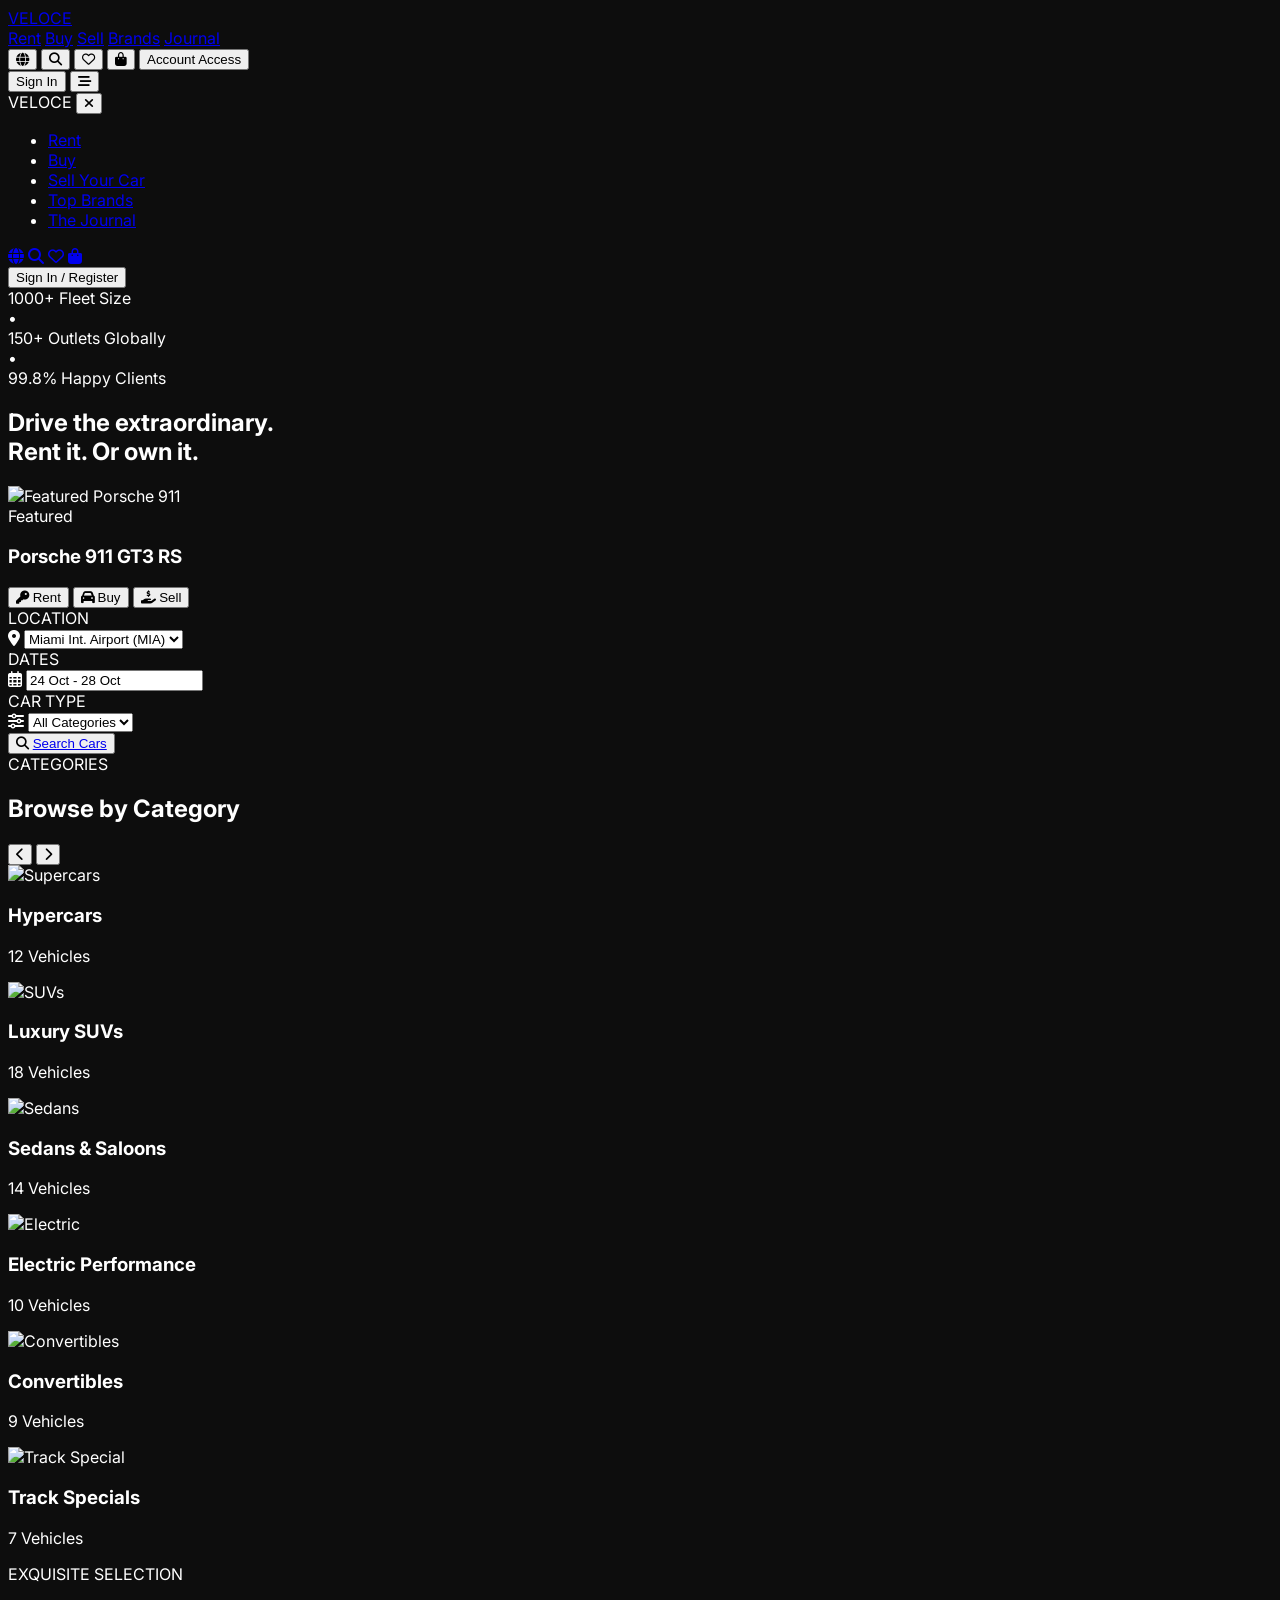
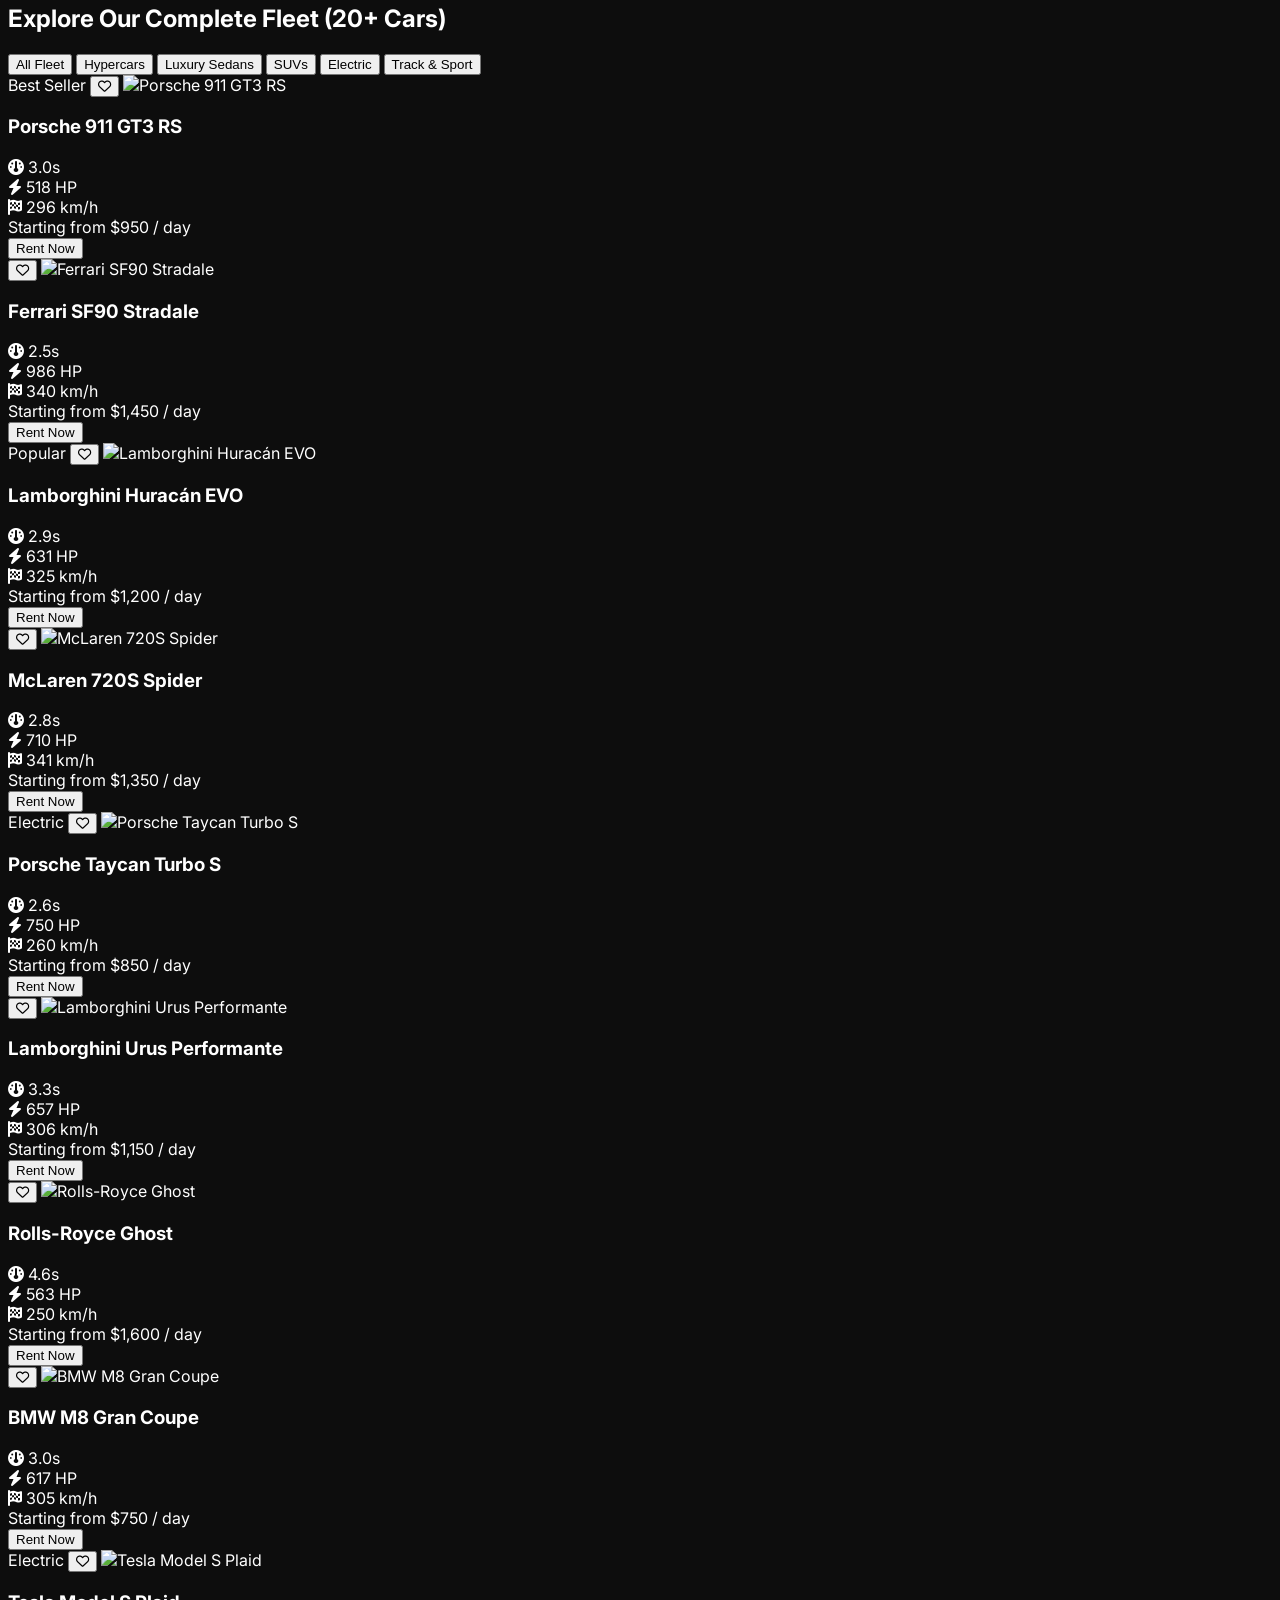
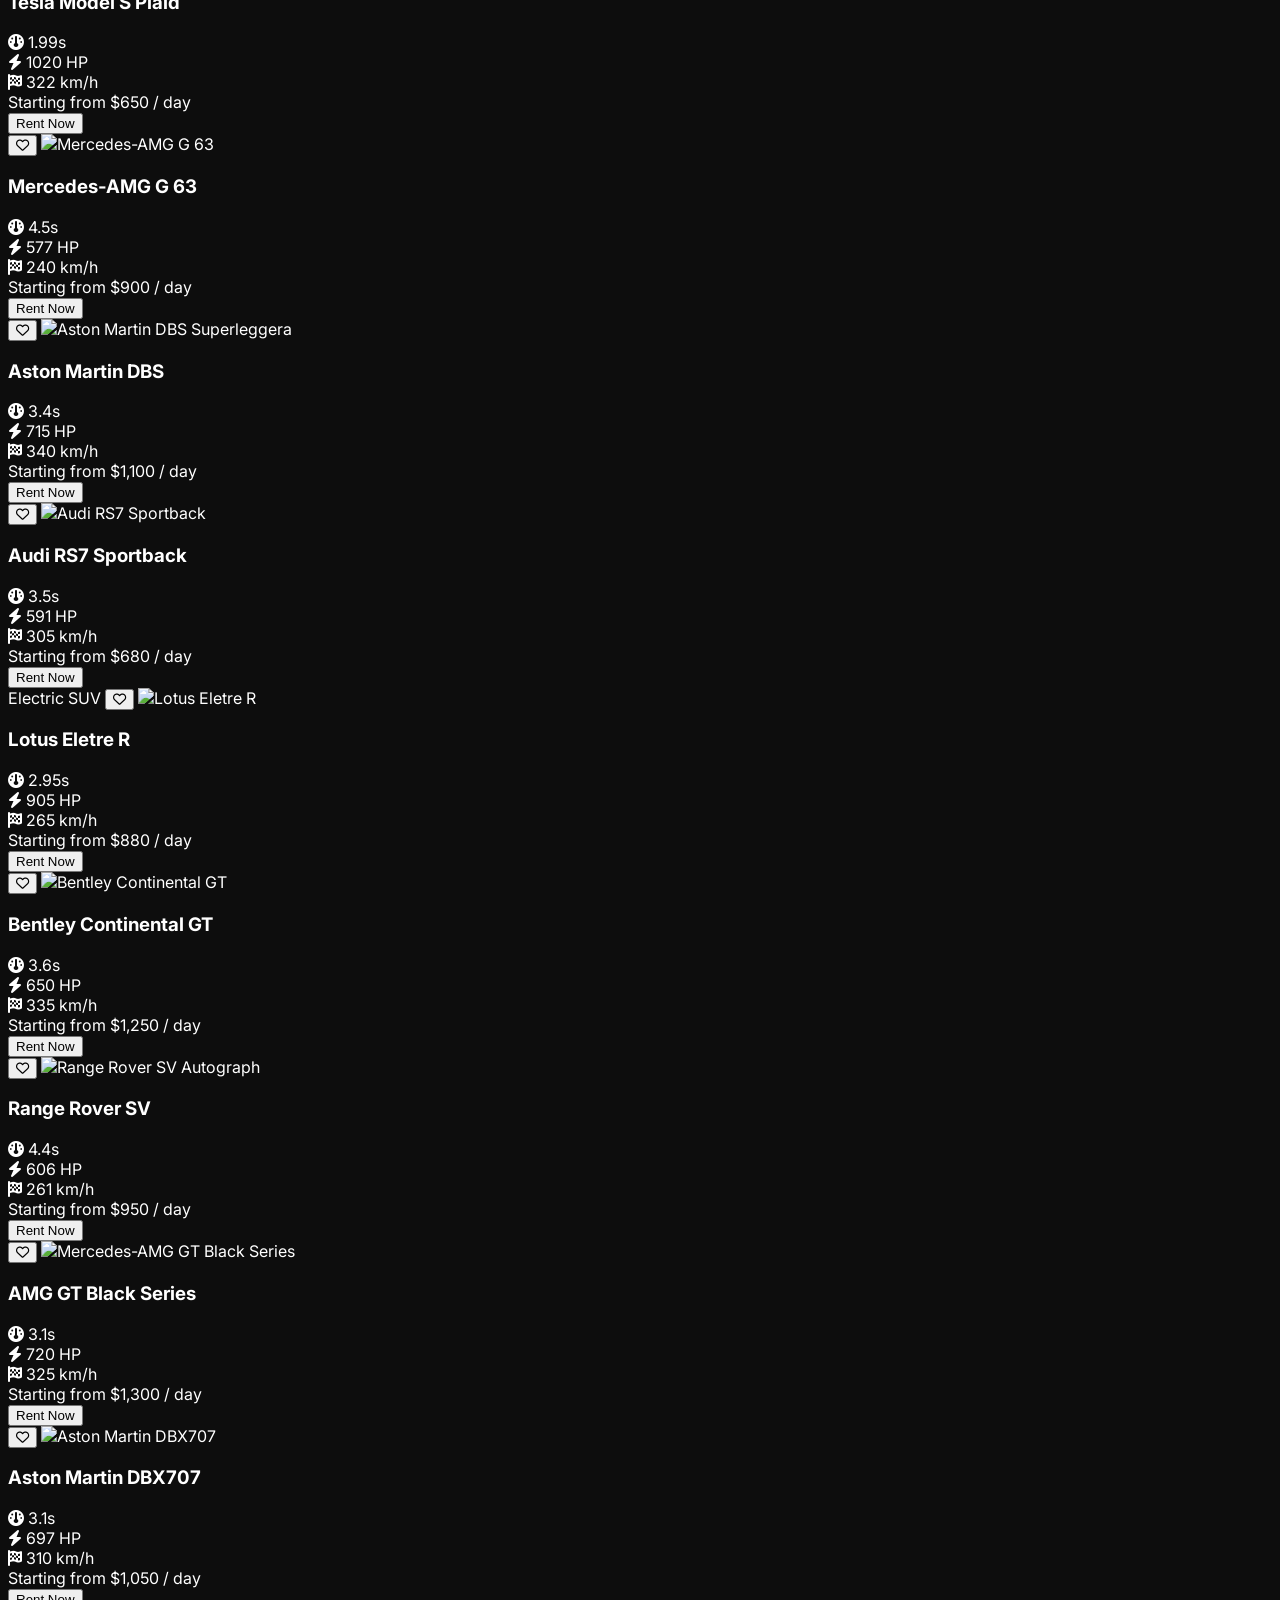
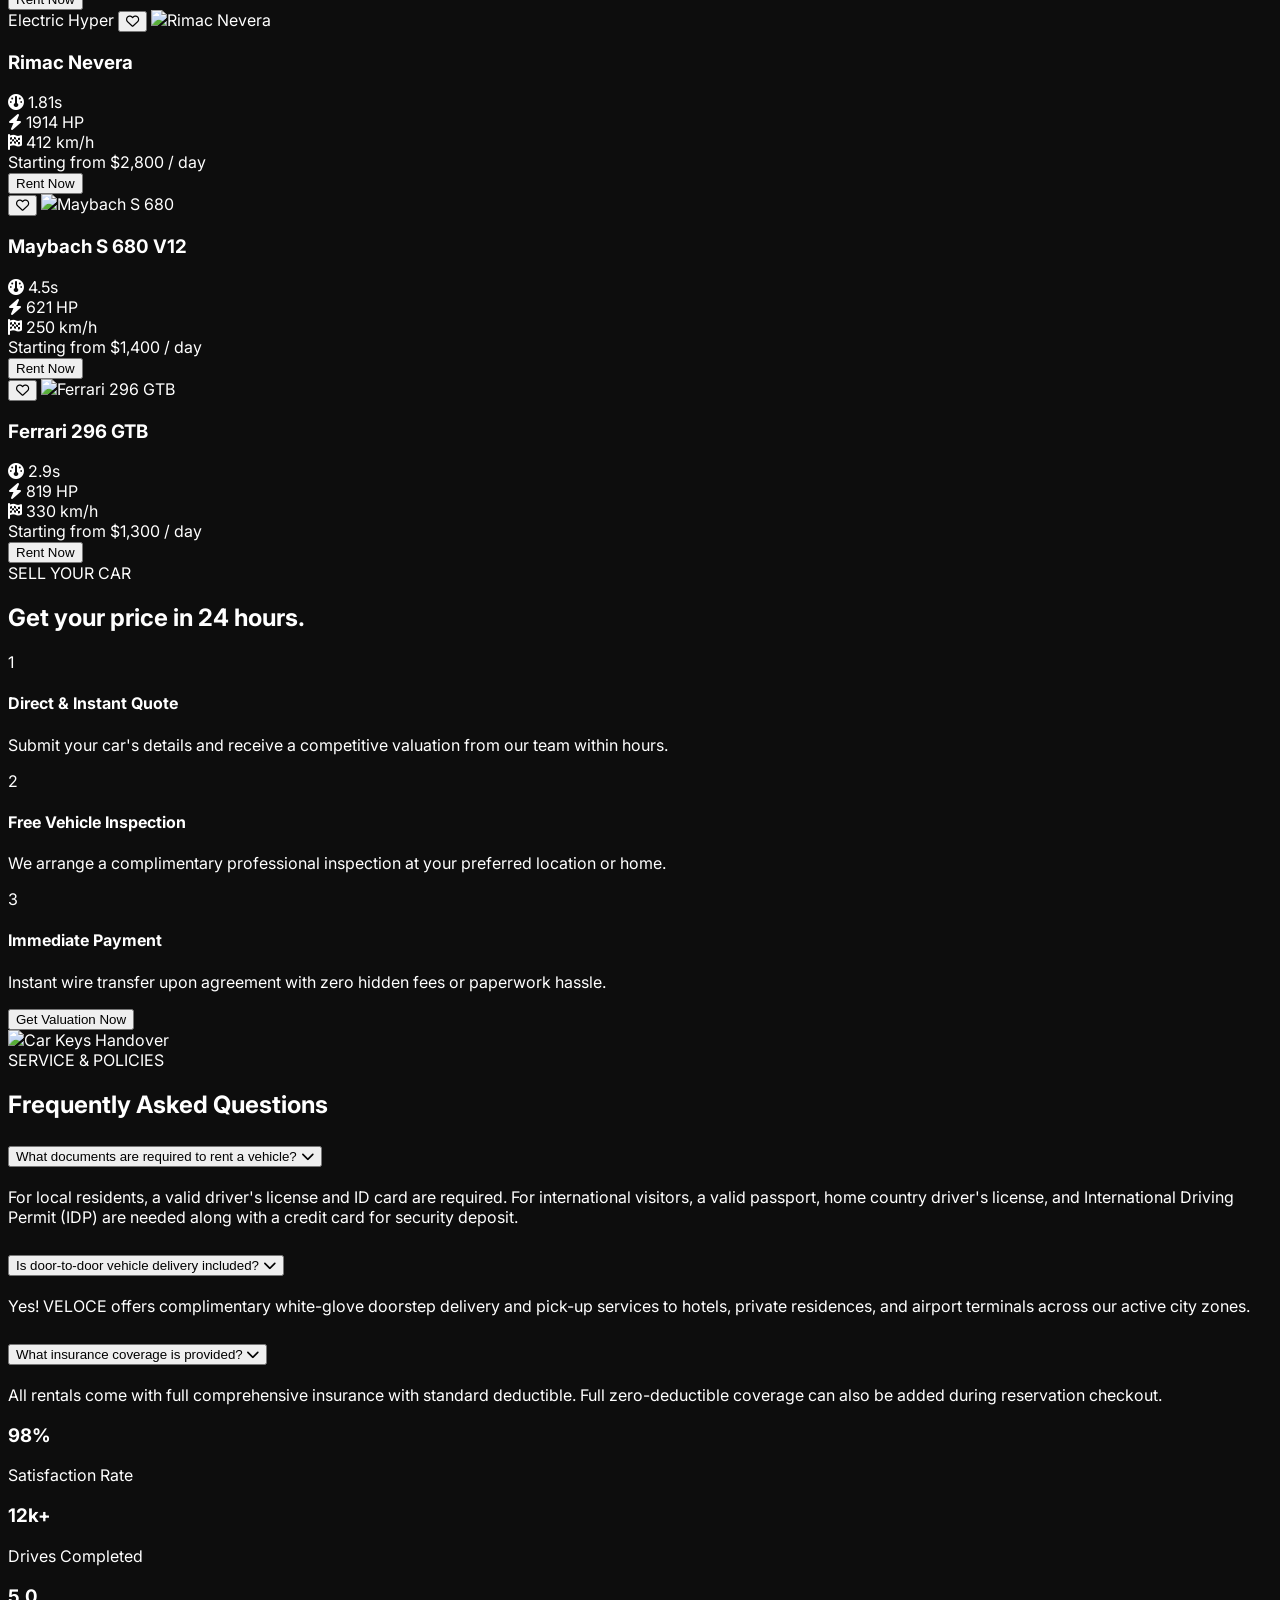
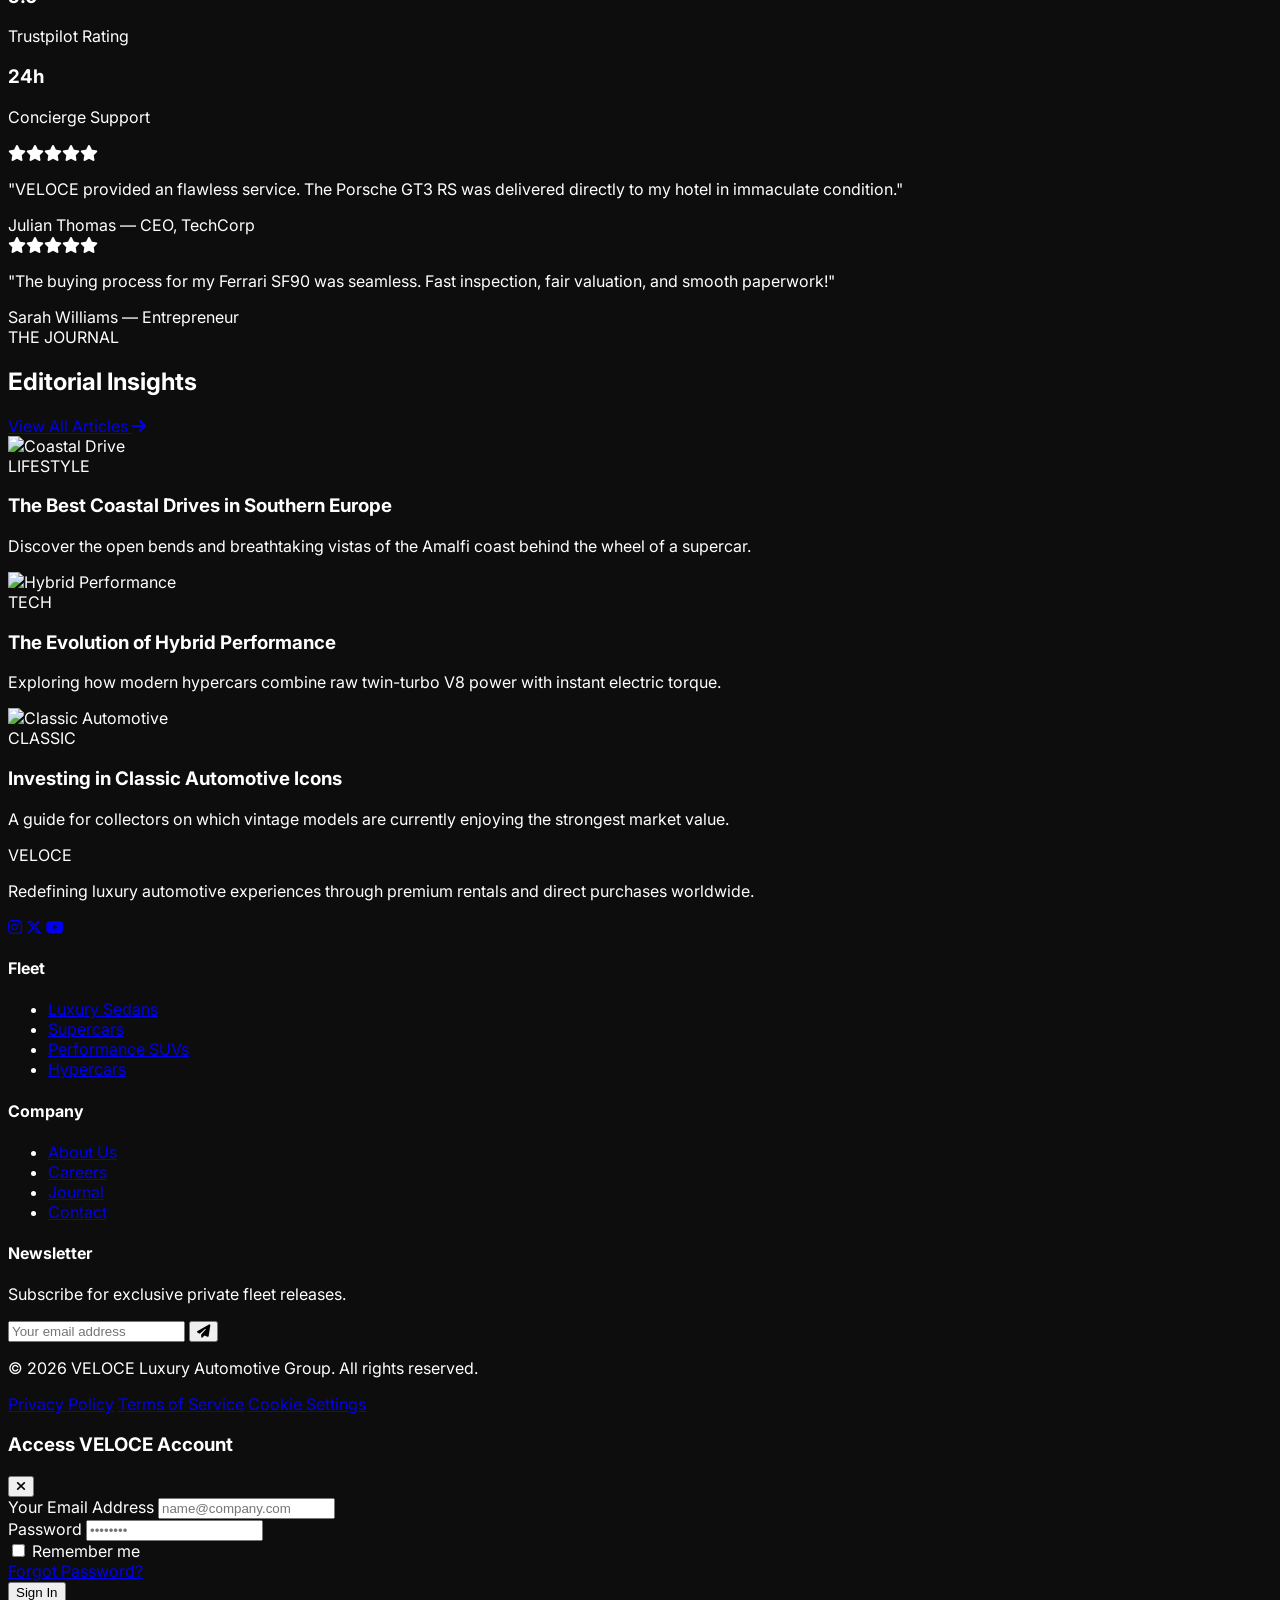
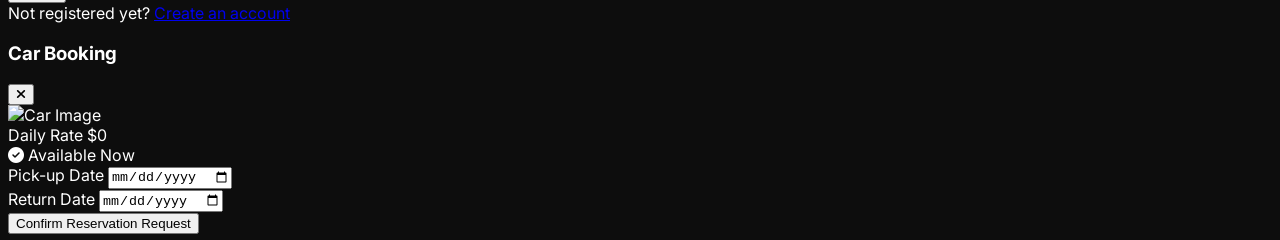
==== commit a65f6fed: "dssdfsdf" ====
--- a/index.html
+++ b/index.html
@@ -1,871 +1,1268 @@
 <!DOCTYPE html>
-<html lang="en">
-
+<html lang="en" class="dark scroll-smooth">
 <head>
-  <meta charset="UTF-8">
-  <meta name="viewport" content="width=device-width, initial-scale=1.0">
-  <title>VELOCE CARS</title>
-  <link rel="stylesheet" href="./style.css">
-  <link rel="preconnect" href="https://fonts.googleapis.com">
-  <link rel="preconnect" href="https://fonts.gstatic.com" crossorigin>
-  <link
-    href="https://fonts.googleapis.com/css2?family=Inter:ital,opsz,wght@0,14..32,100..900;1,14..32,100..900&display=swap"
-    rel="stylesheet">
-  <link href="https://cdn.jsdelivr.net/npm/flowbite@4.0.1/dist/flowbite.min.css" rel="stylesheet" />
-  <link rel="preconnect" href="https://fonts.googleapis.com">
-  <link rel="preconnect" href="https://fonts.gstatic.com" crossorigin>
-  <link href="https://fonts.googleapis.com/css2?family=Space+Grotesk:wght@300..700&display=swap" rel="stylesheet">
-
-  <script src="https://cdn.jsdelivr.net/npm/@tailwindcss/browser@4"></script>
-
-<body>
-  <header class="navbar">
-    <div class="container ">
-<div class="navbar-asosiy">
-   <div class="navbar-left">
-        <a href="#" class="logo">
-          <img src="./img/logo.svg" alt="">
-        </a>
-        <nav class="nav-links">
-          <a href="./index.html" class="nav-link active">Rent</a>
-          <a href="./buy/buy.html" class="nav-link">Buy</a>
-          <a href="#" class="nav-link">Sell</a>
-          <a href="#" class="nav-link">Brands</a>
-          <a href="#" class="nav-link">Journal</a>
-        </nav>
-      </div>
-
-      <div class="navbar-right">
-       <img src="./img/Margin.svg" alt="">
-        <a href="./garage/garage.html" class="btn-list-car">List your car</a>
-        <button class="mobile-toggle" aria-label="Menu">
-          <i class="fa-solid fa-bars"></i>
-        </button>
-      </div>
-</div>
-     
-      <div class="text-center">
-        <button
-          class="hidden nav-btn2 text-white bg-brand box-border border border-transparent hover:bg-brand-strong focus:ring-4 focus:ring-brand-medium shadow-xs font-medium leading-5 rounded-base text-sm px-4 py-2.5 focus:outline-none"
-          type="button" data-drawer-target="drawer-navigation" data-drawer-show="drawer-navigation"
-          aria-controls="drawer-navigation">
-          <img src="./img/menu.svg" alt="Menu">
-        </button>
-      </div>
-
-      <div id="drawer-navigation"
-        class="nav-sidebar fixed top-0 left-0 z-40 w-64 h-screen p-4 overflow-y-auto transition-transform -translate-x-full bg-neutral-primary-soft border-e border-default"
-        tabindex="-1" aria-labelledby="drawer-navigation-label">
-        <div class="border-b border-default pb-4 flex items-center">
-          <img src="./img/logo.svg" alt="Logo" class="">
-          </a>
-          <button type="button" data-drawer-hide="drawer-navigation" aria-controls="drawer-navigation"
-            class="text-body bg-transparent hover:text-heading hover:bg-neutral-tertiary rounded-base w-9 h-9 absolute top-2.5 end-2.5 flex items-center justify-center">
-            <svg class="w-5 h-5" aria-hidden="true" xmlns="http://www.w3.org/2000/svg" width="24" height="24"
-              fill="none" viewBox="0 0 24 24">
-              <path stroke="currentColor" stroke-linecap="round" stroke-linejoin="round" stroke-width="2"
-                d="M6 18 17.94 6M18 18 6.06 6" />
-            </svg>
-            <span class="sr-only">Close menu</span>
-          </button>
-        </div>
-        <div class="py-5 overflow-y-auto">
-          <ul class="py-2 font-medium flex gap-[3px] items-center flex-col gap-[5px]">
-            <li>
-              <a href="#"
-                class="flex items-center  text-body rounded-base hover:bg-neutral-tertiary hover:text-fg-brand group  ">
-
-                <span class="font-bold font-[16px] text-[##C4C9AE] ">Rent</span>
-              </a>
-            </li>
-            <li>
-              <button type="button"
-                class="flex items-center w-full justify-between px-2 py-1.5 text-body rounded-base hover:bg-neutral-tertiary hover:text-fg-brand group"
-                aria-controls="dropdown-example" data-collapse-toggle="dropdown-example">
-                <span class="flex-1 ms-3 text-left rtl:text-right whitespace-nowrap">
-
-
-              </button>
-              <ul id="dropdown-example" class="hidden py-2 space-y-2">
-                <li>
-                  <a href="#"
-                    class="pl-10 flex items-center px-2 py-1.5 text-body rounded-base hover:bg-neutral-tertiary hover:text-fg-brand group">
-
-                  </a>
-                </li>
-                <li>
-                  <a href="#"
-                    class="pl-10 flex items-center px-2 py-1.5 text-body rounded-base hover:bg-neutral-tertiary hover:text-fg-brand group">
-
-                  </a>
-                </li>
-                <li>
-                  <a href="#"
-                    class="pl-10 flex items-center px-2 py-1.5 text-body rounded-base hover:bg-neutral-tertiary hover:text-fg-brand group">
-                  </a>
-
-                </li>
-              </ul>
-            </li>
-            <li>
-              <a href="#"
-                class="flex items-center px-2 py-1.5 text-body rounded-base hover:bg-neutral-tertiary hover:text-fg-brand group">
-                <span class="font-bold font-[16px] text-[##C4C9AE]  flex-1 ms-3 whitespace-nowrap">
-                  Buy
-                </span>
-
-
-              </a>
-            </li>
-            <li>
-              <a href="#"
-                class="flex items-center px-2 py-1.5 text-body rounded-base hover:bg-neutral-tertiary hover:text-fg-brand group">
-                <span class="font-bold font-[16px] text-[##C4C9AE] flex-1 ms-3 whitespace-nowrap">
-                  Sell
-                </span>
-
-              </a>
-            </li>
-            <li>
-              <a href="#"
-                class="flex items-center px-2 py-1.5 text-body rounded-base hover:bg-neutral-tertiary hover:text-fg-brand group">
-
-                <span class="font-bold font-[16px] text-[##C4C9AE] flex-1 ms-3 whitespace-nowrap">
-                  Brands
-                </span>
-              </a>
-            </li>
-            <li>
-              <a href="#"
-                class="flex items-center  px-2 py-1.5 text-body rounded-base hover:bg-neutral-tertiary hover:text-fg-brand group">
-
-                <span class="font-bold font-[16px] text-[##C4C9AE] flex-1 ms-3 whitespace-nowrap">
-                  Journals
-                </span>
-              </a>
-            </li>
-            <img src="./img/Margin.svg" alt="IMG" class="relative left-[px]">
-          </ul>
-
-        </div>
-      </div>
+    <meta charset="UTF-8">
+    <meta name="viewport" content="width=device-width, initial-scale=1.0">
+    <title>VELOCE - Luxury Car Rental & Purchase</title>
+    <script src="https://cdn.tailwindcss.com"></script>
+    <script>
+        tailwind.config = {
+            darkMode: 'class',
+            theme: {
+                extend: {
+                    colors: {
+                        brand: {
+                            DEFAULT: '#CCFF00',
+                            hover: '#B3E600',
+                            dark: '#0D0D0D',
+                            card: '#161616',
+                            border: '#262626'
+                        }
+                    },
+                    fontFamily: {
+                        sans: ['Inter', 'sans-serif']
+                    },
+                    screens: {
+                        'nav-m': '650px',
+                    }
+                }
+            }
+        }
+    </script>
+    <link href="https://cdnjs.cloudflare.com/ajax/libs/flowbite/2.3.0/flowbite.min.css" rel="stylesheet" />
+    <link rel="stylesheet" href="https://cdnjs.cloudflare.com/ajax/libs/font-awesome/6.4.0/css/all.min.css">
+    <style>
+        @import url('https://fonts.googleapis.com/css2?family=Inter:wght@300;400;500;600;700;800&display=swap');
+        body { font-family: 'Inter', sans-serif; background-color: #0D0D0D; color: #FFFFFF; }
+        .glow-effect { box-shadow: 0 0 25px rgba(204, 255, 0, 0.15); }
+        .glow-effect-hover:hover { box-shadow: 0 0 30px rgba(204, 255, 0, 0.3); }
+        .custom-scrollbar::-webkit-scrollbar { width: 6px; }
+        .custom-scrollbar::-webkit-scrollbar-track { background: #0D0D0D; }
+        .custom-scrollbar::-webkit-scrollbar-thumb { background: #262626; border-radius: 3px; }
+        .custom-scrollbar::-webkit-scrollbar-thumb:hover { background: #CCFF00; }
+
+        .no-scrollbar::-webkit-scrollbar {
+            display: none;
+        }
+        .no-scrollbar {
+            -ms-overflow-style: none; 
+            scrollbar-width: none;  
+        }
+    </style>
+</head>
+<body class="bg-[#0D0D0D] text-white antialiased custom-scrollbar">
+
+    <header class="fixed top-0 left-0 right-0 z-50 bg-[#0D0D0D]/90 backdrop-blur-md border-b border-[#262626]">
+        <div class="max-w-7xl mx-auto px-4 sm:px-6 lg:px-8">
+            <div class="flex items-center justify-between h-20">
+                <div class="flex items-center gap-8">
+                    <a href="#" class="text-2xl font-black tracking-widest text-white flex items-center gap-2">
+                        <span class="text-brand">VELOCE</span>
+                    </a>
+                    <nav class="hidden nav-m:flex space-x-6 text-sm font-medium text-gray-300">
+                        <a href="#hero" class="hover:text-brand transition-colors">Rent</a>
+                        <a href="./buy/buy.html" class="hover:text-brand transition-colors">Buy</a>
+                        <a href="./sell/sell.html" class="hover:text-brand transition-colors">Sell</a>
+                        <a href="./brand/brand.html" class="hover:text-brand transition-colors">Brands</a>
+                        <a href="./journals/journal.html" class="hover:text-brand transition-colors">Journal</a>
+                    </nav>
+                </div>
+
+                <div class="hidden nav-m:flex items-center space-x-5">
+                    <button type="button" class="text-gray-300 hover:text-brand p-2 transition-colors">
+                        <i class="fa-solid fa-globe text-lg"></i>
+                    </button>
+                    <button type="button" class="text-gray-300 hover:text-brand p-2 transition-colors">
+                        <i class="fa-solid fa-magnifying-glass text-lg"></i>
+                    </button>
+                    <button type="button" class="text-gray-300 hover:text-brand p-2 transition-colors relative">
+                        <i class="fa-regular fa-heart text-lg"></i>
+                        <span class="absolute top-1 right-1 w-2 h-2 bg-brand rounded-full"></span>
+                    </button>
+                    <button type="button" class="text-gray-300 hover:text-brand p-2 transition-colors">
+                        <i class="fa-solid fa-bag-shopping text-lg"></i>
+                    </button>
+                    <button data-modal-target="auth-modal" data-modal-toggle="auth-modal" class="bg-brand text-black font-semibold text-sm px-5 py-2.5 rounded-full hover:bg-brand-hover transition-all transform hover:scale-105 shadow-md">
+                        Account Access
+                    </button>
+                </div>
+
+                <div class="flex nav-m:hidden items-center gap-3">
+                    <button data-modal-target="auth-modal" data-modal-toggle="auth-modal" class="bg-brand text-black font-semibold text-xs px-3.5 py-2 rounded-full">
+                        Sign In
+                    </button>
+                    <button data-drawer-target="drawer-navigation" data-drawer-show="drawer-navigation" aria-controls="drawer-navigation" type="button" class="p-2 text-gray-400 hover:text-white focus:outline-none">
+                        <i class="fa-solid fa-bars-staggered text-2xl"></i>
+                    </button>
+                </div>
+            </div>
+        </div>
+    </header>
+
+    <div id="drawer-navigation" class="fixed top-0 left-0 z-50 h-screen p-6 overflow-y-auto transition-transform -translate-x-full bg-[#161616] w-80 border-r border-[#262626]" tabindex="-1">
+        <div class="flex justify-between items-center mb-8">
+            <span class="text-xl font-bold tracking-widest text-white"><span class="text-brand">VELOCE</span></span>
+            <button type="button" data-drawer-hide="drawer-navigation" class="text-gray-400 hover:text-white text-xl">
+                <i class="fa-solid fa-xmark"></i>
+            </button>
+        </div>
+        <div class="py-4 overflow-y-auto">
+            <ul class="space-y-4 font-medium text-base">
+                <li><a href="#hero" data-drawer-hide="drawer-navigation" class="block text-gray-300 hover:text-brand py-2">Rent</a></li>
+                <li><a href="#categories" data-drawer-hide="drawer-navigation" class="block text-gray-300 hover:text-brand py-2">Buy</a></li>
+                <li><a href="#sell" data-drawer-hide="drawer-navigation" class="block text-gray-300 hover:text-brand py-2">Sell Your Car</a></li>
+                <li><a href="#faq" data-drawer-hide="drawer-navigation" class="block text-gray-300 hover:text-brand py-2">Top Brands</a></li>
+                <li><a href="#journal" data-drawer-hide="drawer-navigation" class="block text-gray-300 hover:text-brand py-2">The Journal</a></li>
+            </ul>
+            <div class="pt-8 border-t border-[#262626] mt-8">
+                <div class="grid grid-cols-4 gap-4 text-center text-lg text-gray-300 mb-6">
+                    <a href="#" class="p-2 bg-[#222] rounded-lg hover:text-brand"><i class="fa-solid fa-globe"></i></a>
+                    <a href="#" class="p-2 bg-[#222] rounded-lg hover:text-brand"><i class="fa-solid fa-magnifying-glass"></i></a>
+                    <a href="#" class="p-2 bg-[#222] rounded-lg hover:text-brand"><i class="fa-regular fa-heart"></i></a>
+                    <a href="#" class="p-2 bg-[#222] rounded-lg hover:text-brand"><i class="fa-solid fa-bag-shopping"></i></a>
+                </div>
+                <button data-modal-target="auth-modal" data-modal-toggle="auth-modal" data-drawer-hide="drawer-navigation" class="w-full bg-brand text-black font-bold py-3 rounded-xl hover:bg-brand-hover transition-colors">
+                    Sign In / Register
+                </button>
+            </div>
+        </div>
     </div>
 
-
-
+    <section id="hero" class="relative pt-28 pb-16 md:pt-36 md:pb-24 overflow-hidden">
+        <div class="absolute inset-0 bg-gradient-to-b from-brand/5 via-transparent to-transparent pointer-events-none"></div>
+        <div class="max-w-7xl mx-auto px-4 sm:px-6 lg:px-8 relative z-10 text-center">
+            
+            <div class="flex justify-center items-center gap-8 mb-6 text-xs sm:text-sm text-gray-400 uppercase tracking-widest font-semibold">
+                <div><span class="text-brand font-bold">1000+</span> Fleet Size</div>
+                <div>•</div>
+                <div><span class="text-brand font-bold">150+</span> Outlets Globally</div>
+                <div>•</div>
+                <div><span class="text-brand font-bold">99.8%</span> Happy Clients</div>
+            </div>
+
+            <h1 class="text-4xl sm:text-6xl md:text-7xl font-black tracking-tight text-white mb-4">
+                Drive the extraordinary.<br>
+                <span class="text-transparent bg-clip-text bg-gradient-to-r from-white via-gray-200 to-brand">Rent it. Or own it.</span>
+            </h1>
+
+            <div class="relative my-8 max-w-4xl mx-auto">
+                <div class="absolute -inset-1 bg-brand/20 rounded-3xl filter blur-2xl opacity-50"></div>
+                <div class="relative rounded-2xl overflow-hidden border border-[#333]">
+                    <img src="https://images.unsplash.com/photo-1614162692292-7ac56d7f7f1e?q=80&w=1200&auto=format&fit=crop" alt="Featured Porsche 911" class="w-full h-64 sm:h-96 object-cover object-center">
+                    <div class="absolute inset-0 bg-gradient-to-t from-[#0D0D0D] via-transparent to-transparent"></div>
+                    <div class="absolute bottom-4 left-6 text-left">
+                        <span class="bg-brand text-black text-xs font-extrabold px-3 py-1 rounded-full uppercase">Featured</span>
+                        <h3 class="text-xl sm:text-2xl font-bold mt-2">Porsche 911 GT3 RS</h3>
+                    </div>
+                </div>
+            </div>
+
+            <div class="max-w-4xl mx-auto bg-[#161616]/90 backdrop-blur-xl border border-[#262626] rounded-2xl p-4 sm:p-6 shadow-2xl">
+                <div class="flex border-b border-[#262626] mb-6">
+                    <button class="px-6 py-3 font-semibold text-sm border-b-2 border-brand text-brand flex items-center gap-2">
+                        <i class="fa-solid fa-key"></i> Rent
+                    </button>
+                    <button class="px-6 py-3 font-semibold text-sm text-gray-400 hover:text-white transition-colors flex items-center gap-2">
+                        <i class="fa-solid fa-car"></i> Buy
+                    </button>
+                    <button class="px-6 py-3 font-semibold text-sm text-gray-400 hover:text-white transition-colors flex items-center gap-2">
+                        <i class="fa-solid fa-hand-holding-dollar"></i> Sell
+                    </button>
+                </div>
+
+                <div class="grid grid-cols-1 sm:grid-cols-2 lg:grid-cols-4 gap-4 text-left">
+                    <div class="bg-[#0D0D0D] p-3.5 rounded-xl border border-[#262626]">
+                        <label class="block text-xs text-gray-400 font-medium mb-1">LOCATION</label>
+                        <div class="flex items-center gap-2 text-sm font-semibold">
+                            <i class="fa-solid fa-location-dot text-brand"></i>
+                            <select class="bg-transparent w-full text-white focus:outline-none border-none p-0 text-sm">
+                                <option class="bg-[#161616]">Miami Int. Airport (MIA)</option>
+                                <option class="bg-[#161616]">Los Angeles (LAX)</option>
+                                <option class="bg-[#161616]">New York (JFK)</option>
+                                <option class="bg-[#161616]">Dubai Marina</option>
+                            </select>
+                        </div>
+                    </div>
+
+                    <div class="bg-[#0D0D0D] p-3.5 rounded-xl border border-[#262626]">
+                        <label class="block text-xs text-gray-400 font-medium mb-1">DATES</label>
+                        <div class="flex items-center gap-2 text-sm font-semibold">
+                            <i class="fa-regular fa-calendar-days text-brand"></i>
+                            <input type="text" value="24 Oct - 28 Oct" class="bg-transparent w-full text-white focus:outline-none border-none p-0 text-sm">
+                        </div>
+                    </div>
+
+                    <div class="bg-[#0D0D0D] p-3.5 rounded-xl border border-[#262626]">
+                        <label class="block text-xs text-gray-400 font-medium mb-1">CAR TYPE</label>
+                        <div class="flex items-center gap-2 text-sm font-semibold">
+                            <i class="fa-solid fa-sliders text-brand"></i>
+                            <select class="bg-transparent w-full text-white focus:outline-none border-none p-0 text-sm">
+                                <option class="bg-[#161616]">All Categories</option>
+                                <option class="bg-[#161616]">Supercars</option>
+                                <option class="bg-[#161616]">Luxury SUVs</option>
+                                <option class="bg-[#161616]">Hypercars</option>
+                            </select>
+                        </div>
+                    </div>
+
+                    <button class="bg-brand hover:bg-brand-hover text-black font-bold h-full min-h-[50px] rounded-xl flex items-center justify-center gap-2 transition-all transform hover:scale-[1.02]">
+                        <i class="fa-solid fa-magnifying-glass"></i>
+                        <a href="./porshe search/porshe.html">Search Cars</a>
+                    </button>
+                </div>
+            </div>
+        </div>
+    </section>
+
+    <section id="categories" class="py-16 max-w-7xl mx-auto px-4 sm:px-6 lg:px-8">
+        <div class="flex justify-between items-end mb-8">
+            <div>
+                <span class="text-brand text-xs font-bold tracking-widest uppercase">CATEGORIES</span>
+                <h2 class="text-3xl font-extrabold text-white mt-1">Browse by Category</h2>
+            </div>
+            <div class="flex gap-2">
+                <button id="cat-prev" onclick="scrollCategories(-300)" class="w-10 h-10 rounded-full bg-[#161616] border border-[#262626] flex items-center justify-center text-white hover:border-brand hover:text-brand transition-colors">
+                    <i class="fa-solid fa-chevron-left"></i>
+                </button>
+                <button id="cat-next" onclick="scrollCategories(300)" class="w-10 h-10 rounded-full bg-[#161616] border border-[#262626] flex items-center justify-center text-white hover:border-brand hover:text-brand transition-colors">
+                    <i class="fa-solid fa-chevron-right"></i>
+                </button>
+            </div>
+        </div>
+
+        <div id="category-container" class="flex gap-6 overflow-x-auto scroll-smooth no-scrollbar py-2">
+            <div class="min-w-[260px] sm:min-w-[280px] group relative rounded-2xl overflow-hidden border border-[#262626] bg-[#161616] cursor-pointer hover:border-brand transition-all duration-300 shrink-0">
+                <div class="h-64 overflow-hidden">
+                    <img src="https://images.unsplash.com/photo-1503376780353-7e6692767b70?q=80&w=600&auto=format&fit=crop" alt="Supercars" class="w-full h-full object-cover group-hover:scale-110 transition-transform duration-500">
+                </div>
+                <div class="absolute inset-0 bg-gradient-to-t from-black via-black/30 to-transparent flex flex-col justify-end p-6">
+                    <h3 class="text-xl font-bold text-white group-hover:text-brand transition-colors">Hypercars</h3>
+                    <p class="text-sm text-gray-400 mt-1">12 Vehicles</p>
+                </div>
+            </div>
+
+            <div class="min-w-[260px] sm:min-w-[280px] group relative rounded-2xl overflow-hidden border border-[#262626] bg-[#161616] cursor-pointer hover:border-brand transition-all duration-300 shrink-0">
+                <div class="h-64 overflow-hidden">
+                    <img src="https://images.unsplash.com/photo-1519641471654-76ce0107ad1b?q=80&w=600&auto=format&fit=crop" alt="SUVs" class="w-full h-full object-cover group-hover:scale-110 transition-transform duration-500">
+                </div>
+                <div class="absolute inset-0 bg-gradient-to-t from-black via-black/30 to-transparent flex flex-col justify-end p-6">
+                    <h3 class="text-xl font-bold text-white group-hover:text-brand transition-colors">Luxury SUVs</h3>
+                    <p class="text-sm text-gray-400 mt-1">18 Vehicles</p>
+                </div>
+            </div>
+
+            <div class="min-w-[260px] sm:min-w-[280px] group relative rounded-2xl overflow-hidden border border-[#262626] bg-[#161616] cursor-pointer hover:border-brand transition-all duration-300 shrink-0">
+                <div class="h-64 overflow-hidden">
+                    <img src="https://images.unsplash.com/photo-1555215695-3004980ad54e?q=80&w=600&auto=format&fit=crop" alt="Sedans" class="w-full h-full object-cover group-hover:scale-110 transition-transform duration-500">
+                </div>
+                <div class="absolute inset-0 bg-gradient-to-t from-black via-black/30 to-transparent flex flex-col justify-end p-6">
+                    <h3 class="text-xl font-bold text-white group-hover:text-brand transition-colors">Sedans & Saloons</h3>
+                    <p class="text-sm text-gray-400 mt-1">14 Vehicles</p>
+                </div>
+            </div>
+
+            <div class="min-w-[260px] sm:min-w-[280px] group relative rounded-2xl overflow-hidden border border-[#262626] bg-[#161616] cursor-pointer hover:border-brand transition-all duration-300 shrink-0">
+                <div class="h-64 overflow-hidden">
+                    <img src="https://images.unsplash.com/photo-1563720223185-11003d516935?q=80&w=600&auto=format&fit=crop" alt="Electric" class="w-full h-full object-cover group-hover:scale-110 transition-transform duration-500">
+                </div>
+                <div class="absolute inset-0 bg-gradient-to-t from-black via-black/30 to-transparent flex flex-col justify-end p-6">
+                    <h3 class="text-xl font-bold text-white group-hover:text-brand transition-colors">Electric Performance</h3>
+                    <p class="text-sm text-gray-400 mt-1">10 Vehicles</p>
+                </div>
+            </div>
+
+            <div class="min-w-[260px] sm:min-w-[280px] group relative rounded-2xl overflow-hidden border border-[#262626] bg-[#161616] cursor-pointer hover:border-brand transition-all duration-300 shrink-0">
+                <div class="h-64 overflow-hidden">
+                    <img src="https://images.unsplash.com/photo-1544829099-b9a0c07fad1a?q=80&w=600&auto=format&fit=crop" alt="Convertibles" class="w-full h-full object-cover group-hover:scale-110 transition-transform duration-500">
+                </div>
+                <div class="absolute inset-0 bg-gradient-to-t from-black via-black/30 to-transparent flex flex-col justify-end p-6">
+                    <h3 class="text-xl font-bold text-white group-hover:text-brand transition-colors">Convertibles</h3>
+                    <p class="text-sm text-gray-400 mt-1">9 Vehicles</p>
+                </div>
+            </div>
+
+            <div class="min-w-[260px] sm:min-w-[280px] group relative rounded-2xl overflow-hidden border border-[#262626] bg-[#161616] cursor-pointer hover:border-brand transition-all duration-300 shrink-0">
+                <div class="h-64 overflow-hidden">
+                    <img src="https://images.unsplash.com/photo-1617814076367-b759c7d7e738?q=80&w=600&auto=format&fit=crop" alt="Track Special" class="w-full h-full object-cover group-hover:scale-110 transition-transform duration-500">
+                </div>
+                <div class="absolute inset-0 bg-gradient-to-t from-black via-black/30 to-transparent flex flex-col justify-end p-6">
+                    <h3 class="text-xl font-bold text-white group-hover:text-brand transition-colors">Track Specials</h3>
+                    <p class="text-sm text-gray-400 mt-1">7 Vehicles</p>
+                </div>
+            </div>
+        </div>
+    </section>
+
+    <section id="selection" class="py-16 max-w-7xl mx-auto px-4 sm:px-6 lg:px-8">
+        <div class="flex flex-col md:flex-row md:items-end justify-between mb-10 gap-6">
+            <div>
+                <span class="text-brand text-xs font-bold tracking-widest uppercase">EXQUISITE SELECTION</span>
+                <h2 class="text-3xl sm:text-4xl font-extrabold text-white mt-1">Explore Our Complete Fleet (20+ Cars)</h2>
+            </div>
+
+            <div class="flex flex-wrap gap-2 bg-[#161616] p-1.5 rounded-xl border border-[#262626]">
+                <button class="filter-btn active px-4 py-2 rounded-lg text-xs font-semibold transition-all bg-brand text-black" data-filter="all">All Fleet</button>
+                <button class="filter-btn px-4 py-2 rounded-lg text-xs font-semibold text-gray-400 hover:text-white transition-all" data-filter="hypercar">Hypercars</button>
+                <button class="filter-btn px-4 py-2 rounded-lg text-xs font-semibold text-gray-400 hover:text-white transition-all" data-filter="sedan">Luxury Sedans</button>
+                <button class="filter-btn px-4 py-2 rounded-lg text-xs font-semibold text-gray-400 hover:text-white transition-all" data-filter="suv">SUVs</button>
+                <button class="filter-btn px-4 py-2 rounded-lg text-xs font-semibold text-gray-400 hover:text-white transition-all" data-filter="electric">Electric</button>
+                <button class="filter-btn px-4 py-2 rounded-lg text-xs font-semibold text-gray-400 hover:text-white transition-all" data-filter="track">Track & Sport</button>
+            </div>
+        </div>
+
+        <div class="grid grid-cols-1 sm:grid-cols-2 lg:grid-cols-4 gap-6" id="car-grid">
+            
+            <div class="car-card track hypercar bg-[#161616] border border-[#262626] rounded-2xl overflow-hidden hover:border-brand/50 transition-all duration-300 flex flex-col justify-between group">
+                <div>
+                    <div class="relative h-48 overflow-hidden">
+                        <span class="absolute top-3 left-3 bg-brand text-black text-[10px] font-black px-2.5 py-1 rounded-full uppercase z-10">Best Seller</span>
+                        <button onclick="toggleFav(this)" class="fav-btn absolute top-3 right-3 w-8 h-8 rounded-full bg-black/50 backdrop-blur-md flex items-center justify-center text-gray-300 hover:text-brand z-10 transition-colors">
+                            <i class="fa-regular fa-heart"></i>
+                        </button>
+                        <img src="https://images.unsplash.com/photo-1614162692292-7ac56d7f7f1e?q=80&w=600&auto=format&fit=crop" alt="Porsche 911 GT3 RS" class="w-full h-full object-cover group-hover:scale-105 transition-transform duration-500">
+                    </div>
+                    <div class="p-5">
+                        <h3 class="text-lg font-bold text-white group-hover:text-brand transition-colors">Porsche 911 GT3 RS</h3>
+                        <div class="grid grid-cols-3 gap-2 my-4 py-3 border-y border-[#262626] text-center text-xs text-gray-400">
+                            <div><i class="fa-solid fa-gauge text-brand block mb-1"></i> 3.0s</div>
+                            <div><i class="fa-solid fa-bolt text-brand block mb-1"></i> 518 HP</div>
+                            <div><i class="fa-solid fa-flag-checkered text-brand block mb-1"></i> 296 km/h</div>
+                        </div>
+                    </div>
+                </div>
+                <div class="p-5 pt-0 flex items-center justify-between">
+                    <div>
+                        <span class="text-xs text-gray-400 block">Starting from</span>
+                        <span class="text-xl font-black text-white">$950<span class="text-xs text-gray-400 font-normal"> / day</span></span>
+                    </div>
+                    <button data-modal-target="car-modal" data-modal-toggle="car-modal" data-car="Porsche 911 GT3 RS" data-price="$950" data-img="https://images.unsplash.com/photo-1614162692292-7ac56d7f7f1e?q=80&w=600&auto=format&fit=crop" class="rent-btn bg-brand text-black font-bold text-xs px-4 py-2.5 rounded-lg hover:bg-brand-hover transition-colors">
+                        Rent Now
+                    </button>
+                </div>
+            </div>
+
+            <div class="car-card hypercar bg-[#161616] border border-[#262626] rounded-2xl overflow-hidden hover:border-brand/50 transition-all duration-300 flex flex-col justify-between group">
+                <div>
+                    <div class="relative h-48 overflow-hidden">
+                        <button onclick="toggleFav(this)" class="fav-btn absolute top-3 right-3 w-8 h-8 rounded-full bg-black/50 backdrop-blur-md flex items-center justify-center text-gray-300 hover:text-brand z-10 transition-colors">
+                            <i class="fa-regular fa-heart"></i>
+                        </button>
+                        <img src="https://images.unsplash.com/photo-1583121274602-3e2820c69888?q=80&w=600&auto=format&fit=crop" alt="Ferrari SF90 Stradale" class="w-full h-full object-cover group-hover:scale-105 transition-transform duration-500">
+                    </div>
+                    <div class="p-5">
+                        <h3 class="text-lg font-bold text-white group-hover:text-brand transition-colors">Ferrari SF90 Stradale</h3>
+                        <div class="grid grid-cols-3 gap-2 my-4 py-3 border-y border-[#262626] text-center text-xs text-gray-400">
+                            <div><i class="fa-solid fa-gauge text-brand block mb-1"></i> 2.5s</div>
+                            <div><i class="fa-solid fa-bolt text-brand block mb-1"></i> 986 HP</div>
+                            <div><i class="fa-solid fa-flag-checkered text-brand block mb-1"></i> 340 km/h</div>
+                        </div>
+                    </div>
+                </div>
+                <div class="p-5 pt-0 flex items-center justify-between">
+                    <div>
+                        <span class="text-xs text-gray-400 block">Starting from</span>
+                        <span class="text-xl font-black text-white">$1,450<span class="text-xs text-gray-400 font-normal"> / day</span></span>
+                    </div>
+                    <button data-modal-target="car-modal" data-modal-toggle="car-modal" data-car="Ferrari SF90 Stradale" data-price="$1,450" data-img="https://images.unsplash.com/photo-1583121274602-3e2820c69888?q=80&w=600&auto=format&fit=crop" class="rent-btn bg-brand text-black font-bold text-xs px-4 py-2.5 rounded-lg hover:bg-brand-hover transition-colors">
+                        Rent Now
+                    </button>
+                </div>
+            </div>
+
+            <div class="car-card hypercar track bg-[#161616] border border-[#262626] rounded-2xl overflow-hidden hover:border-brand/50 transition-all duration-300 flex flex-col justify-between group">
+                <div>
+                    <div class="relative h-48 overflow-hidden">
+                        <span class="absolute top-3 left-3 bg-red-600 text-white text-[10px] font-black px-2.5 py-1 rounded-full uppercase z-10">Popular</span>
+                        <button onclick="toggleFav(this)" class="fav-btn absolute top-3 right-3 w-8 h-8 rounded-full bg-black/50 backdrop-blur-md flex items-center justify-center text-gray-300 hover:text-brand z-10 transition-colors">
+                            <i class="fa-regular fa-heart"></i>
+                        </button>
+                        <img src="https://images.unsplash.com/photo-1544829099-b9a0c07fad1a?q=80&w=600&auto=format&fit=crop" alt="Lamborghini Huracán EVO" class="w-full h-full object-cover group-hover:scale-105 transition-transform duration-500">
+                    </div>
+                    <div class="p-5">
+                        <h3 class="text-lg font-bold text-white group-hover:text-brand transition-colors">Lamborghini Huracán EVO</h3>
+                        <div class="grid grid-cols-3 gap-2 my-4 py-3 border-y border-[#262626] text-center text-xs text-gray-400">
+                            <div><i class="fa-solid fa-gauge text-brand block mb-1"></i> 2.9s</div>
+                            <div><i class="fa-solid fa-bolt text-brand block mb-1"></i> 631 HP</div>
+                            <div><i class="fa-solid fa-flag-checkered text-brand block mb-1"></i> 325 km/h</div>
+                        </div>
+                    </div>
+                </div>
+                <div class="p-5 pt-0 flex items-center justify-between">
+                    <div>
+                        <span class="text-xs text-gray-400 block">Starting from</span>
+                        <span class="text-xl font-black text-white">$1,200<span class="text-xs text-gray-400 font-normal"> / day</span></span>
+                    </div>
+                    <button data-modal-target="car-modal" data-modal-toggle="car-modal" data-car="Lamborghini Huracán EVO" data-price="$1,200" data-img="https://images.unsplash.com/photo-1544829099-b9a0c07fad1a?q=80&w=600&auto=format&fit=crop" class="rent-btn bg-brand text-black font-bold text-xs px-4 py-2.5 rounded-lg hover:bg-brand-hover transition-colors">
+                        Rent Now
+                    </button>
+                </div>
+            </div>
+
+            <div class="car-card hypercar track bg-[#161616] border border-[#262626] rounded-2xl overflow-hidden hover:border-brand/50 transition-all duration-300 flex flex-col justify-between group">
+                <div>
+                    <div class="relative h-48 overflow-hidden">
+                        <button onclick="toggleFav(this)" class="fav-btn absolute top-3 right-3 w-8 h-8 rounded-full bg-black/50 backdrop-blur-md flex items-center justify-center text-gray-300 hover:text-brand z-10 transition-colors">
+                            <i class="fa-regular fa-heart"></i>
+                        </button>
+                        <img src="https://images.unsplash.com/photo-1621135802920-133df287f89c?q=80&w=600&auto=format&fit=crop" alt="McLaren 720S Spider" class="w-full h-full object-cover group-hover:scale-105 transition-transform duration-500">
+                    </div>
+                    <div class="p-5">
+                        <h3 class="text-lg font-bold text-white group-hover:text-brand transition-colors">McLaren 720S Spider</h3>
+                        <div class="grid grid-cols-3 gap-2 my-4 py-3 border-y border-[#262626] text-center text-xs text-gray-400">
+                            <div><i class="fa-solid fa-gauge text-brand block mb-1"></i> 2.8s</div>
+                            <div><i class="fa-solid fa-bolt text-brand block mb-1"></i> 710 HP</div>
+                            <div><i class="fa-solid fa-flag-checkered text-brand block mb-1"></i> 341 km/h</div>
+                        </div>
+                    </div>
+                </div>
+                <div class="p-5 pt-0 flex items-center justify-between">
+                    <div>
+                        <span class="text-xs text-gray-400 block">Starting from</span>
+                        <span class="text-xl font-black text-white">$1,350<span class="text-xs text-gray-400 font-normal"> / day</span></span>
+                    </div>
+                    <button data-modal-target="car-modal" data-modal-toggle="car-modal" data-car="McLaren 720S Spider" data-price="$1,350" data-img="https://images.unsplash.com/photo-1621135802920-133df287f89c?q=80&w=600&auto=format&fit=crop" class="rent-btn bg-brand text-black font-bold text-xs px-4 py-2.5 rounded-lg hover:bg-brand-hover transition-colors">
+                        Rent Now
+                    </button>
+                </div>
+            </div>
+
+            <div class="car-card electric hypercar bg-[#161616] border border-[#262626] rounded-2xl overflow-hidden hover:border-brand/50 transition-all duration-300 flex flex-col justify-between group">
+                <div>
+                    <div class="relative h-48 overflow-hidden">
+                        <span class="absolute top-3 left-3 bg-emerald-500 text-black text-[10px] font-black px-2.5 py-1 rounded-full uppercase z-10">Electric</span>
+                        <button onclick="toggleFav(this)" class="fav-btn absolute top-3 right-3 w-8 h-8 rounded-full bg-black/50 backdrop-blur-md flex items-center justify-center text-gray-300 hover:text-brand z-10 transition-colors">
+                            <i class="fa-regular fa-heart"></i>
+                        </button>
+                        <img src="https://images.unsplash.com/photo-1617814076367-b759c7d7e738?q=80&w=600&auto=format&fit=crop" alt="Porsche Taycan Turbo S" class="w-full h-full object-cover group-hover:scale-105 transition-transform duration-500">
+                    </div>
+                    <div class="p-5">
+                        <h3 class="text-lg font-bold text-white group-hover:text-brand transition-colors">Porsche Taycan Turbo S</h3>
+                        <div class="grid grid-cols-3 gap-2 my-4 py-3 border-y border-[#262626] text-center text-xs text-gray-400">
+                            <div><i class="fa-solid fa-gauge text-brand block mb-1"></i> 2.6s</div>
+                            <div><i class="fa-solid fa-bolt text-brand block mb-1"></i> 750 HP</div>
+                            <div><i class="fa-solid fa-flag-checkered text-brand block mb-1"></i> 260 km/h</div>
+                        </div>
+                    </div>
+                </div>
+                <div class="p-5 pt-0 flex items-center justify-between">
+                    <div>
+                        <span class="text-xs text-gray-400 block">Starting from</span>
+                        <span class="text-xl font-black text-white">$850<span class="text-xs text-gray-400 font-normal"> / day</span></span>
+                    </div>
+                    <button data-modal-target="car-modal" data-modal-toggle="car-modal" data-car="Porsche Taycan Turbo S" data-price="$850" data-img="https://images.unsplash.com/photo-1617814076367-b759c7d7e738?q=80&w=600&auto=format&fit=crop" class="rent-btn bg-brand text-black font-bold text-xs px-4 py-2.5 rounded-lg hover:bg-brand-hover transition-colors">
+                        Rent Now
+                    </button>
+                </div>
+            </div>
+
+            <div class="car-card suv bg-[#161616] border border-[#262626] rounded-2xl overflow-hidden hover:border-brand/50 transition-all duration-300 flex flex-col justify-between group">
+                <div>
+                    <div class="relative h-48 overflow-hidden">
+                        <button onclick="toggleFav(this)" class="fav-btn absolute top-3 right-3 w-8 h-8 rounded-full bg-black/50 backdrop-blur-md flex items-center justify-center text-gray-300 hover:text-brand z-10 transition-colors">
+                            <i class="fa-regular fa-heart"></i>
+                        </button>
+                        <img src="https://images.unsplash.com/photo-1519641471654-76ce0107ad1b?q=80&w=600&auto=format&fit=crop" alt="Lamborghini Urus Performante" class="w-full h-full object-cover group-hover:scale-105 transition-transform duration-500">
+                    </div>
+                    <div class="p-5">
+                        <h3 class="text-lg font-bold text-white group-hover:text-brand transition-colors">Lamborghini Urus Performante</h3>
+                        <div class="grid grid-cols-3 gap-2 my-4 py-3 border-y border-[#262626] text-center text-xs text-gray-400">
+                            <div><i class="fa-solid fa-gauge text-brand block mb-1"></i> 3.3s</div>
+                            <div><i class="fa-solid fa-bolt text-brand block mb-1"></i> 657 HP</div>
+                            <div><i class="fa-solid fa-flag-checkered text-brand block mb-1"></i> 306 km/h</div>
+                        </div>
+                    </div>
+                </div>
+                <div class="p-5 pt-0 flex items-center justify-between">
+                    <div>
+                        <span class="text-xs text-gray-400 block">Starting from</span>
+                        <span class="text-xl font-black text-white">$1,150<span class="text-xs text-gray-400 font-normal"> / day</span></span>
+                    </div>
+                    <button data-modal-target="car-modal" data-modal-toggle="car-modal" data-car="Lamborghini Urus Performante" data-price="$1,150" data-img="https://images.unsplash.com/photo-1519641471654-76ce0107ad1b?q=80&w=600&auto=format&fit=crop" class="rent-btn bg-brand text-black font-bold text-xs px-4 py-2.5 rounded-lg hover:bg-brand-hover transition-colors">
+                        Rent Now
+                    </button>
+                </div>
+            </div>
+
+            <div class="car-card sedan bg-[#161616] border border-[#262626] rounded-2xl overflow-hidden hover:border-brand/50 transition-all duration-300 flex flex-col justify-between group">
+                <div>
+                    <div class="relative h-48 overflow-hidden">
+                        <button onclick="toggleFav(this)" class="fav-btn absolute top-3 right-3 w-8 h-8 rounded-full bg-black/50 backdrop-blur-md flex items-center justify-center text-gray-300 hover:text-brand z-10 transition-colors">
+                            <i class="fa-regular fa-heart"></i>
+                        </button>
+                        <img src="https://images.unsplash.com/photo-1563720223185-11003d516935?q=80&w=600&auto=format&fit=crop" alt="Rolls-Royce Ghost" class="w-full h-full object-cover group-hover:scale-105 transition-transform duration-500">
+                    </div>
+                    <div class="p-5">
+                        <h3 class="text-lg font-bold text-white group-hover:text-brand transition-colors">Rolls-Royce Ghost</h3>
+                        <div class="grid grid-cols-3 gap-2 my-4 py-3 border-y border-[#262626] text-center text-xs text-gray-400">
+                            <div><i class="fa-solid fa-gauge text-brand block mb-1"></i> 4.6s</div>
+                            <div><i class="fa-solid fa-bolt text-brand block mb-1"></i> 563 HP</div>
+                            <div><i class="fa-solid fa-flag-checkered text-brand block mb-1"></i> 250 km/h</div>
+                        </div>
+                    </div>
+                </div>
+                <div class="p-5 pt-0 flex items-center justify-between">
+                    <div>
+                        <span class="text-xs text-gray-400 block">Starting from</span>
+                        <span class="text-xl font-black text-white">$1,600<span class="text-xs text-gray-400 font-normal"> / day</span></span>
+                    </div>
+                    <button data-modal-target="car-modal" data-modal-toggle="car-modal" data-car="Rolls-Royce Ghost" data-price="$1,600" data-img="https://images.unsplash.com/photo-1563720223185-11003d516935?q=80&w=600&auto=format&fit=crop" class="rent-btn bg-brand text-black font-bold text-xs px-4 py-2.5 rounded-lg hover:bg-brand-hover transition-colors">
+                        Rent Now
+                    </button>
+                </div>
+            </div>
+
+            <div class="car-card sedan track bg-[#161616] border border-[#262626] rounded-2xl overflow-hidden hover:border-brand/50 transition-all duration-300 flex flex-col justify-between group">
+                <div>
+                    <div class="relative h-48 overflow-hidden">
+                        <button onclick="toggleFav(this)" class="fav-btn absolute top-3 right-3 w-8 h-8 rounded-full bg-black/50 backdrop-blur-md flex items-center justify-center text-gray-300 hover:text-brand z-10 transition-colors">
+                            <i class="fa-regular fa-heart"></i>
+                        </button>
+                        <img src="https://images.unsplash.com/photo-1555215695-3004980ad54e?q=80&w=600&auto=format&fit=crop" alt="BMW M8 Gran Coupe" class="w-full h-full object-cover group-hover:scale-105 transition-transform duration-500">
+                    </div>
+                    <div class="p-5">
+                        <h3 class="text-lg font-bold text-white group-hover:text-brand transition-colors">BMW M8 Gran Coupe</h3>
+                        <div class="grid grid-cols-3 gap-2 my-4 py-3 border-y border-[#262626] text-center text-xs text-gray-400">
+                            <div><i class="fa-solid fa-gauge text-brand block mb-1"></i> 3.0s</div>
+                            <div><i class="fa-solid fa-bolt text-brand block mb-1"></i> 617 HP</div>
+                            <div><i class="fa-solid fa-flag-checkered text-brand block mb-1"></i> 305 km/h</div>
+                        </div>
+                    </div>
+                </div>
+                <div class="p-5 pt-0 flex items-center justify-between">
+                    <div>
+                        <span class="text-xs text-gray-400 block">Starting from</span>
+                        <span class="text-xl font-black text-white">$750<span class="text-xs text-gray-400 font-normal"> / day</span></span>
+                    </div>
+                    <button data-modal-target="car-modal" data-modal-toggle="car-modal" data-car="BMW M8 Gran Coupe" data-price="$750" data-img="https://images.unsplash.com/photo-1555215695-3004980ad54e?q=80&w=600&auto=format&fit=crop" class="rent-btn bg-brand text-black font-bold text-xs px-4 py-2.5 rounded-lg hover:bg-brand-hover transition-colors">
+                        Rent Now
+                    </button>
+                </div>
+            </div>
+
+            <div class="car-card electric sedan bg-[#161616] border border-[#262626] rounded-2xl overflow-hidden hover:border-brand/50 transition-all duration-300 flex flex-col justify-between group">
+                <div>
+                    <div class="relative h-48 overflow-hidden">
+                        <span class="absolute top-3 left-3 bg-emerald-500 text-black text-[10px] font-black px-2.5 py-1 rounded-full uppercase z-10">Electric</span>
+                        <button onclick="toggleFav(this)" class="fav-btn absolute top-3 right-3 w-8 h-8 rounded-full bg-black/50 backdrop-blur-md flex items-center justify-center text-gray-300 hover:text-brand z-10 transition-colors">
+                            <i class="fa-regular fa-heart"></i>
+                        </button>
+                        <img src="https://images.unsplash.com/photo-1560958089-b8a1929cea89?q=80&w=600&auto=format&fit=crop" alt="Tesla Model S Plaid" class="w-full h-full object-cover group-hover:scale-105 transition-transform duration-500">
+                    </div>
+                    <div class="p-5">
+                        <h3 class="text-lg font-bold text-white group-hover:text-brand transition-colors">Tesla Model S Plaid</h3>
+                        <div class="grid grid-cols-3 gap-2 my-4 py-3 border-y border-[#262626] text-center text-xs text-gray-400">
+                            <div><i class="fa-solid fa-gauge text-brand block mb-1"></i> 1.99s</div>
+                            <div><i class="fa-solid fa-bolt text-brand block mb-1"></i> 1020 HP</div>
+                            <div><i class="fa-solid fa-flag-checkered text-brand block mb-1"></i> 322 km/h</div>
+                        </div>
+                    </div>
+                </div>
+                <div class="p-5 pt-0 flex items-center justify-between">
+                    <div>
+                        <span class="text-xs text-gray-400 block">Starting from</span>
+                        <span class="text-xl font-black text-white">$650<span class="text-xs text-gray-400 font-normal"> / day</span></span>
+                    </div>
+                    <button data-modal-target="car-modal" data-modal-toggle="car-modal" data-car="Tesla Model S Plaid" data-price="$650" data-img="https://images.unsplash.com/photo-1560958089-b8a1929cea89?q=80&w=600&auto=format&fit=crop" class="rent-btn bg-brand text-black font-bold text-xs px-4 py-2.5 rounded-lg hover:bg-brand-hover transition-colors">
+                        Rent Now
+                    </button>
+                </div>
+            </div>
+
+            <div class="car-card suv bg-[#161616] border border-[#262626] rounded-2xl overflow-hidden hover:border-brand/50 transition-all duration-300 flex flex-col justify-between group">
+                <div>
+                    <div class="relative h-48 overflow-hidden">
+                        <button onclick="toggleFav(this)" class="fav-btn absolute top-3 right-3 w-8 h-8 rounded-full bg-black/50 backdrop-blur-md flex items-center justify-center text-gray-300 hover:text-brand z-10 transition-colors">
+                            <i class="fa-regular fa-heart"></i>
+                        </button>
+                        <img src="https://images.unsplash.com/photo-1520031441872-265e4ff70366?q=80&w=600&auto=format&fit=crop" alt="Mercedes-AMG G 63" class="w-full h-full object-cover group-hover:scale-105 transition-transform duration-500">
+                    </div>
+                    <div class="p-5">
+                        <h3 class="text-lg font-bold text-white group-hover:text-brand transition-colors">Mercedes-AMG G 63</h3>
+                        <div class="grid grid-cols-3 gap-2 my-4 py-3 border-y border-[#262626] text-center text-xs text-gray-400">
+                            <div><i class="fa-solid fa-gauge text-brand block mb-1"></i> 4.5s</div>
+                            <div><i class="fa-solid fa-bolt text-brand block mb-1"></i> 577 HP</div>
+                            <div><i class="fa-solid fa-flag-checkered text-brand block mb-1"></i> 240 km/h</div>
+                        </div>
+                    </div>
+                </div>
+                <div class="p-5 pt-0 flex items-center justify-between">
+                    <div>
+                        <span class="text-xs text-gray-400 block">Starting from</span>
+                        <span class="text-xl font-black text-white">$900<span class="text-xs text-gray-400 font-normal"> / day</span></span>
+                    </div>
+                    <button data-modal-target="car-modal" data-modal-toggle="car-modal" data-car="Mercedes-AMG G 63" data-price="$900" data-img="https://images.unsplash.com/photo-1520031441872-265e4ff70366?q=80&w=600&auto=format&fit=crop" class="rent-btn bg-brand text-black font-bold text-xs px-4 py-2.5 rounded-lg hover:bg-brand-hover transition-colors">
+                        Rent Now
+                    </button>
+                </div>
+            </div>
+
+            <div class="car-card hypercar track bg-[#161616] border border-[#262626] rounded-2xl overflow-hidden hover:border-brand/50 transition-all duration-300 flex flex-col justify-between group">
+                <div>
+                    <div class="relative h-48 overflow-hidden">
+                        <button onclick="toggleFav(this)" class="fav-btn absolute top-3 right-3 w-8 h-8 rounded-full bg-black/50 backdrop-blur-md flex items-center justify-center text-gray-300 hover:text-brand z-10 transition-colors">
+                            <i class="fa-regular fa-heart"></i>
+                        </button>
+                        <img src="https://images.unsplash.com/photo-1605559424843-9e4c228bf1c2?q=80&w=600&auto=format&fit=crop" alt="Aston Martin DBS Superleggera" class="w-full h-full object-cover group-hover:scale-105 transition-transform duration-500">
+                    </div>
+                    <div class="p-5">
+                        <h3 class="text-lg font-bold text-white group-hover:text-brand transition-colors">Aston Martin DBS</h3>
+                        <div class="grid grid-cols-3 gap-2 my-4 py-3 border-y border-[#262626] text-center text-xs text-gray-400">
+                            <div><i class="fa-solid fa-gauge text-brand block mb-1"></i> 3.4s</div>
+                            <div><i class="fa-solid fa-bolt text-brand block mb-1"></i> 715 HP</div>
+                            <div><i class="fa-solid fa-flag-checkered text-brand block mb-1"></i> 340 km/h</div>
+                        </div>
+                    </div>
+                </div>
+                <div class="p-5 pt-0 flex items-center justify-between">
+                    <div>
+                        <span class="text-xs text-gray-400 block">Starting from</span>
+                        <span class="text-xl font-black text-white">$1,100<span class="text-xs text-gray-400 font-normal"> / day</span></span>
+                    </div>
+                    <button data-modal-target="car-modal" data-modal-toggle="car-modal" data-car="Aston Martin DBS" data-price="$1,100" data-img="https://images.unsplash.com/photo-1605559424843-9e4c228bf1c2?q=80&w=600&auto=format&fit=crop" class="rent-btn bg-brand text-black font-bold text-xs px-4 py-2.5 rounded-lg hover:bg-brand-hover transition-colors">
+                        Rent Now
+                    </button>
+                </div>
+            </div>
+
+            <div class="car-card sedan bg-[#161616] border border-[#262626] rounded-2xl overflow-hidden hover:border-brand/50 transition-all duration-300 flex flex-col justify-between group">
+                <div>
+                    <div class="relative h-48 overflow-hidden">
+                        <button onclick="toggleFav(this)" class="fav-btn absolute top-3 right-3 w-8 h-8 rounded-full bg-black/50 backdrop-blur-md flex items-center justify-center text-gray-300 hover:text-brand z-10 transition-colors">
+                            <i class="fa-regular fa-heart"></i>
+                        </button>
+                        <img src="https://images.unsplash.com/photo-1541348263662-e082662d82da?q=80&w=600&auto=format&fit=crop" alt="Audi RS7 Sportback" class="w-full h-full object-cover group-hover:scale-105 transition-transform duration-500">
+                    </div>
+                    <div class="p-5">
+                        <h3 class="text-lg font-bold text-white group-hover:text-brand transition-colors">Audi RS7 Sportback</h3>
+                        <div class="grid grid-cols-3 gap-2 my-4 py-3 border-y border-[#262626] text-center text-xs text-gray-400">
+                            <div><i class="fa-solid fa-gauge text-brand block mb-1"></i> 3.5s</div>
+                            <div><i class="fa-solid fa-bolt text-brand block mb-1"></i> 591 HP</div>
+                            <div><i class="fa-solid fa-flag-checkered text-brand block mb-1"></i> 305 km/h</div>
+                        </div>
+                    </div>
+                </div>
+                <div class="p-5 pt-0 flex items-center justify-between">
+                    <div>
+                        <span class="text-xs text-gray-400 block">Starting from</span>
+                        <span class="text-xl font-black text-white">$680<span class="text-xs text-gray-400 font-normal"> / day</span></span>
+                    </div>
+                    <button data-modal-target="car-modal" data-modal-toggle="car-modal" data-car="Audi RS7 Sportback" data-price="$680" data-img="https://images.unsplash.com/photo-1541348263662-e082662d82da?q=80&w=600&auto=format&fit=crop" class="rent-btn bg-brand text-black font-bold text-xs px-4 py-2.5 rounded-lg hover:bg-brand-hover transition-colors">
+                        Rent Now
+                    </button>
+                </div>
+            </div>
+
+            <div class="car-card electric suv bg-[#161616] border border-[#262626] rounded-2xl overflow-hidden hover:border-brand/50 transition-all duration-300 flex flex-col justify-between group">
+                <div>
+                    <div class="relative h-48 overflow-hidden">
+                        <span class="absolute top-3 left-3 bg-emerald-500 text-black text-[10px] font-black px-2.5 py-1 rounded-full uppercase z-10">Electric SUV</span>
+                        <button onclick="toggleFav(this)" class="fav-btn absolute top-3 right-3 w-8 h-8 rounded-full bg-black/50 backdrop-blur-md flex items-center justify-center text-gray-300 hover:text-brand z-10 transition-colors">
+                            <i class="fa-regular fa-heart"></i>
+                        </button>
+                        <img src="https://images.unsplash.com/photo-1563720223185-11003d516935?q=80&w=600&auto=format&fit=crop" alt="Lotus Eletre R" class="w-full h-full object-cover group-hover:scale-105 transition-transform duration-500">
+                    </div>
+                    <div class="p-5">
+                        <h3 class="text-lg font-bold text-white group-hover:text-brand transition-colors">Lotus Eletre R</h3>
+                        <div class="grid grid-cols-3 gap-2 my-4 py-3 border-y border-[#262626] text-center text-xs text-gray-400">
+                            <div><i class="fa-solid fa-gauge text-brand block mb-1"></i> 2.95s</div>
+                            <div><i class="fa-solid fa-bolt text-brand block mb-1"></i> 905 HP</div>
+                            <div><i class="fa-solid fa-flag-checkered text-brand block mb-1"></i> 265 km/h</div>
+                        </div>
+                    </div>
+                </div>
+                <div class="p-5 pt-0 flex items-center justify-between">
+                    <div>
+                        <span class="text-xs text-gray-400 block">Starting from</span>
+                        <span class="text-xl font-black text-white">$880<span class="text-xs text-gray-400 font-normal"> / day</span></span>
+                    </div>
+                    <button data-modal-target="car-modal" data-modal-toggle="car-modal" data-car="Lotus Eletre R" data-price="$880" data-img="https://images.unsplash.com/photo-1563720223185-11003d516935?q=80&w=600&auto=format&fit=crop" class="rent-btn bg-brand text-black font-bold text-xs px-4 py-2.5 rounded-lg hover:bg-brand-hover transition-colors">
+                        Rent Now
+                    </button>
+                </div>
+            </div>
+
+            <div class="car-card sedan bg-[#161616] border border-[#262626] rounded-2xl overflow-hidden hover:border-brand/50 transition-all duration-300 flex flex-col justify-between group">
+                <div>
+                    <div class="relative h-48 overflow-hidden">
+                        <button onclick="toggleFav(this)" class="fav-btn absolute top-3 right-3 w-8 h-8 rounded-full bg-black/50 backdrop-blur-md flex items-center justify-center text-gray-300 hover:text-brand z-10 transition-colors">
+                            <i class="fa-regular fa-heart"></i>
+                        </button>
+                        <img src="https://images.unsplash.com/photo-1502877338535-766e1452684a?q=80&w=600&auto=format&fit=crop" alt="Bentley Continental GT" class="w-full h-full object-cover group-hover:scale-105 transition-transform duration-500">
+                    </div>
+                    <div class="p-5">
+                        <h3 class="text-lg font-bold text-white group-hover:text-brand transition-colors">Bentley Continental GT</h3>
+                        <div class="grid grid-cols-3 gap-2 my-4 py-3 border-y border-[#262626] text-center text-xs text-gray-400">
+                            <div><i class="fa-solid fa-gauge text-brand block mb-1"></i> 3.6s</div>
+                            <div><i class="fa-solid fa-bolt text-brand block mb-1"></i> 650 HP</div>
+                            <div><i class="fa-solid fa-flag-checkered text-brand block mb-1"></i> 335 km/h</div>
+                        </div>
+                    </div>
+                </div>
+                <div class="p-5 pt-0 flex items-center justify-between">
+                    <div>
+                        <span class="text-xs text-gray-400 block">Starting from</span>
+                        <span class="text-xl font-black text-white">$1,250<span class="text-xs text-gray-400 font-normal"> / day</span></span>
+                    </div>
+                    <button data-modal-target="car-modal" data-modal-toggle="car-modal" data-car="Bentley Continental GT" data-price="$1,250" data-img="https://images.unsplash.com/photo-1502877338535-766e1452684a?q=80&w=600&auto=format&fit=crop" class="rent-btn bg-brand text-black font-bold text-xs px-4 py-2.5 rounded-lg hover:bg-brand-hover transition-colors">
+                        Rent Now
+                    </button>
+                </div>
+            </div>
+
+            <div class="car-card suv bg-[#161616] border border-[#262626] rounded-2xl overflow-hidden hover:border-brand/50 transition-all duration-300 flex flex-col justify-between group">
+                <div>
+                    <div class="relative h-48 overflow-hidden">
+                        <button onclick="toggleFav(this)" class="fav-btn absolute top-3 right-3 w-8 h-8 rounded-full bg-black/50 backdrop-blur-md flex items-center justify-center text-gray-300 hover:text-brand z-10 transition-colors">
+                            <i class="fa-regular fa-heart"></i>
+                        </button>
+                        <img src="https://images.unsplash.com/photo-1542282088-72c9c27ed0cd?q=80&w=600&auto=format&fit=crop" alt="Range Rover SV Autograph" class="w-full h-full object-cover group-hover:scale-105 transition-transform duration-500">
+                    </div>
+                    <div class="p-5">
+                        <h3 class="text-lg font-bold text-white group-hover:text-brand transition-colors">Range Rover SV</h3>
+                        <div class="grid grid-cols-3 gap-2 my-4 py-3 border-y border-[#262626] text-center text-xs text-gray-400">
+                            <div><i class="fa-solid fa-gauge text-brand block mb-1"></i> 4.4s</div>
+                            <div><i class="fa-solid fa-bolt text-brand block mb-1"></i> 606 HP</div>
+                            <div><i class="fa-solid fa-flag-checkered text-brand block mb-1"></i> 261 km/h</div>
+                        </div>
+                    </div>
+                </div>
+                <div class="p-5 pt-0 flex items-center justify-between">
+                    <div>
+                        <span class="text-xs text-gray-400 block">Starting from</span>
+                        <span class="text-xl font-black text-white">$950<span class="text-xs text-gray-400 font-normal"> / day</span></span>
+                    </div>
+                    <button data-modal-target="car-modal" data-modal-toggle="car-modal" data-car="Range Rover SV" data-price="$950" data-img="https://images.unsplash.com/photo-1542282088-72c9c27ed0cd?q=80&w=600&auto=format&fit=crop" class="rent-btn bg-brand text-black font-bold text-xs px-4 py-2.5 rounded-lg hover:bg-brand-hover transition-colors">
+                        Rent Now
+                    </button>
+                </div>
+            </div>
+
+            <div class="car-card track hypercar bg-[#161616] border border-[#262626] rounded-2xl overflow-hidden hover:border-brand/50 transition-all duration-300 flex flex-col justify-between group">
+                <div>
+                    <div class="relative h-48 overflow-hidden">
+                        <button onclick="toggleFav(this)" class="fav-btn absolute top-3 right-3 w-8 h-8 rounded-full bg-black/50 backdrop-blur-md flex items-center justify-center text-gray-300 hover:text-brand z-10 transition-colors">
+                            <i class="fa-regular fa-heart"></i>
+                        </button>
+                        <img src="https://images.unsplash.com/photo-1617814076367-b759c7d7e738?q=80&w=600&auto=format&fit=crop" alt="Mercedes-AMG GT Black Series" class="w-full h-full object-cover group-hover:scale-105 transition-transform duration-500">
+                    </div>
+                    <div class="p-5">
+                        <h3 class="text-lg font-bold text-white group-hover:text-brand transition-colors">AMG GT Black Series</h3>
+                        <div class="grid grid-cols-3 gap-2 my-4 py-3 border-y border-[#262626] text-center text-xs text-gray-400">
+                            <div><i class="fa-solid fa-gauge text-brand block mb-1"></i> 3.1s</div>
+                            <div><i class="fa-solid fa-bolt text-brand block mb-1"></i> 720 HP</div>
+                            <div><i class="fa-solid fa-flag-checkered text-brand block mb-1"></i> 325 km/h</div>
+                        </div>
+                    </div>
+                </div>
+                <div class="p-5 pt-0 flex items-center justify-between">
+                    <div>
+                        <span class="text-xs text-gray-400 block">Starting from</span>
+                        <span class="text-xl font-black text-white">$1,300<span class="text-xs text-gray-400 font-normal"> / day</span></span>
+                    </div>
+                    <button data-modal-target="car-modal" data-modal-toggle="car-modal" data-car="AMG GT Black Series" data-price="$1,300" data-img="https://images.unsplash.com/photo-1617814076367-b759c7d7e738?q=80&w=600&auto=format&fit=crop" class="rent-btn bg-brand text-black font-bold text-xs px-4 py-2.5 rounded-lg hover:bg-brand-hover transition-colors">
+                        Rent Now
+                    </button>
+                </div>
+            </div>
+
+            <div class="car-card suv bg-[#161616] border border-[#262626] rounded-2xl overflow-hidden hover:border-brand/50 transition-all duration-300 flex flex-col justify-between group">
+                <div>
+                    <div class="relative h-48 overflow-hidden">
+                        <button onclick="toggleFav(this)" class="fav-btn absolute top-3 right-3 w-8 h-8 rounded-full bg-black/50 backdrop-blur-md flex items-center justify-center text-gray-300 hover:text-brand z-10 transition-colors">
+                            <i class="fa-regular fa-heart"></i>
+                        </button>
+                        <img src="https://images.unsplash.com/photo-1503376780353-7e6692767b70?q=80&w=600&auto=format&fit=crop" alt="Aston Martin DBX707" class="w-full h-full object-cover group-hover:scale-105 transition-transform duration-500">
+                    </div>
+                    <div class="p-5">
+                        <h3 class="text-lg font-bold text-white group-hover:text-brand transition-colors">Aston Martin DBX707</h3>
+                        <div class="grid grid-cols-3 gap-2 my-4 py-3 border-y border-[#262626] text-center text-xs text-gray-400">
+                            <div><i class="fa-solid fa-gauge text-brand block mb-1"></i> 3.1s</div>
+                            <div><i class="fa-solid fa-bolt text-brand block mb-1"></i> 697 HP</div>
+                            <div><i class="fa-solid fa-flag-checkered text-brand block mb-1"></i> 310 km/h</div>
+                        </div>
+                    </div>
+                </div>
+                <div class="p-5 pt-0 flex items-center justify-between">
+                    <div>
+                        <span class="text-xs text-gray-400 block">Starting from</span>
+                        <span class="text-xl font-black text-white">$1,050<span class="text-xs text-gray-400 font-normal"> / day</span></span>
+                    </div>
+                    <button data-modal-target="car-modal" data-modal-toggle="car-modal" data-car="Aston Martin DBX707" data-price="$1,050" data-img="https://images.unsplash.com/photo-1503376780353-7e6692767b70?q=80&w=600&auto=format&fit=crop" class="rent-btn bg-brand text-black font-bold text-xs px-4 py-2.5 rounded-lg hover:bg-brand-hover transition-colors">
+                        Rent Now
+                    </button>
+                </div>
+            </div>
+
+            <div class="car-card electric hypercar bg-[#161616] border border-[#262626] rounded-2xl overflow-hidden hover:border-brand/50 transition-all duration-300 flex flex-col justify-between group">
+                <div>
+                    <div class="relative h-48 overflow-hidden">
+                        <span class="absolute top-3 left-3 bg-emerald-500 text-black text-[10px] font-black px-2.5 py-1 rounded-full uppercase z-10">Electric Hyper</span>
+                        <button onclick="toggleFav(this)" class="fav-btn absolute top-3 right-3 w-8 h-8 rounded-full bg-black/50 backdrop-blur-md flex items-center justify-center text-gray-300 hover:text-brand z-10 transition-colors">
+                            <i class="fa-regular fa-heart"></i>
+                        </button>
+                        <img src="https://images.unsplash.com/photo-1560958089-b8a1929cea89?q=80&w=600&auto=format&fit=crop" alt="Rimac Nevera" class="w-full h-full object-cover group-hover:scale-105 transition-transform duration-500">
+                    </div>
+                    <div class="p-5">
+                        <h3 class="text-lg font-bold text-white group-hover:text-brand transition-colors">Rimac Nevera</h3>
+                        <div class="grid grid-cols-3 gap-2 my-4 py-3 border-y border-[#262626] text-center text-xs text-gray-400">
+                            <div><i class="fa-solid fa-gauge text-brand block mb-1"></i> 1.81s</div>
+                            <div><i class="fa-solid fa-bolt text-brand block mb-1"></i> 1914 HP</div>
+                            <div><i class="fa-solid fa-flag-checkered text-brand block mb-1"></i> 412 km/h</div>
+                        </div>
+                    </div>
+                </div>
+                <div class="p-5 pt-0 flex items-center justify-between">
+                    <div>
+                        <span class="text-xs text-gray-400 block">Starting from</span>
+                        <span class="text-xl font-black text-white">$2,800<span class="text-xs text-gray-400 font-normal"> / day</span></span>
+                    </div>
+                    <button data-modal-target="car-modal" data-modal-toggle="car-modal" data-car="Rimac Nevera" data-price="$2,800" data-img="https://images.unsplash.com/photo-1560958089-b8a1929cea89?q=80&w=600&auto=format&fit=crop" class="rent-btn bg-brand text-black font-bold text-xs px-4 py-2.5 rounded-lg hover:bg-brand-hover transition-colors">
+                        Rent Now
+                    </button>
+                </div>
+            </div>
+
+            <div class="car-card sedan bg-[#161616] border border-[#262626] rounded-2xl overflow-hidden hover:border-brand/50 transition-all duration-300 flex flex-col justify-between group">
+                <div>
+                    <div class="relative h-48 overflow-hidden">
+                        <button onclick="toggleFav(this)" class="fav-btn absolute top-3 right-3 w-8 h-8 rounded-full bg-black/50 backdrop-blur-md flex items-center justify-center text-gray-300 hover:text-brand z-10 transition-colors">
+                            <i class="fa-regular fa-heart"></i>
+                        </button>
+                        <img src="https://images.unsplash.com/photo-1555215695-3004980ad54e?q=80&w=600&auto=format&fit=crop" alt="Maybach S 680" class="w-full h-full object-cover group-hover:scale-105 transition-transform duration-500">
+                    </div>
+                    <div class="p-5">
+                        <h3 class="text-lg font-bold text-white group-hover:text-brand transition-colors">Maybach S 680 V12</h3>
+                        <div class="grid grid-cols-3 gap-2 my-4 py-3 border-y border-[#262626] text-center text-xs text-gray-400">
+                            <div><i class="fa-solid fa-gauge text-brand block mb-1"></i> 4.5s</div>
+                            <div><i class="fa-solid fa-bolt text-brand block mb-1"></i> 621 HP</div>
+                            <div><i class="fa-solid fa-flag-checkered text-brand block mb-1"></i> 250 km/h</div>
+                        </div>
+                    </div>
+                </div>
+                <div class="p-5 pt-0 flex items-center justify-between">
+                    <div>
+                        <span class="text-xs text-gray-400 block">Starting from</span>
+                        <span class="text-xl font-black text-white">$1,400<span class="text-xs text-gray-400 font-normal"> / day</span></span>
+                    </div>
+                    <button data-modal-target="car-modal" data-modal-toggle="car-modal" data-car="Maybach S 680 V12" data-price="$1,400" data-img="https://images.unsplash.com/photo-1555215695-3004980ad54e?q=80&w=600&auto=format&fit=crop" class="rent-btn bg-brand text-black font-bold text-xs px-4 py-2.5 rounded-lg hover:bg-brand-hover transition-colors">
+                        Rent Now
+                    </button>
+                </div>
+            </div>
+
+            <div class="car-card hypercar track bg-[#161616] border border-[#262626] rounded-2xl overflow-hidden hover:border-brand/50 transition-all duration-300 flex flex-col justify-between group">
+                <div>
+                    <div class="relative h-48 overflow-hidden">
+                        <button onclick="toggleFav(this)" class="fav-btn absolute top-3 right-3 w-8 h-8 rounded-full bg-black/50 backdrop-blur-md flex items-center justify-center text-gray-300 hover:text-brand z-10 transition-colors">
+                            <i class="fa-regular fa-heart"></i>
+                        </button>
+                        <img src="https://images.unsplash.com/photo-1583121274602-3e2820c69888?q=80&w=600&auto=format&fit=crop" alt="Ferrari 296 GTB" class="w-full h-full object-cover group-hover:scale-105 transition-transform duration-500">
+                    </div>
+                    <div class="p-5">
+                        <h3 class="text-lg font-bold text-white group-hover:text-brand transition-colors">Ferrari 296 GTB</h3>
+                        <div class="grid grid-cols-3 gap-2 my-4 py-3 border-y border-[#262626] text-center text-xs text-gray-400">
+                            <div><i class="fa-solid fa-gauge text-brand block mb-1"></i> 2.9s</div>
+                            <div><i class="fa-solid fa-bolt text-brand block mb-1"></i> 819 HP</div>
+                            <div><i class="fa-solid fa-flag-checkered text-brand block mb-1"></i> 330 km/h</div>
+                        </div>
+                    </div>
+                </div>
+                <div class="p-5 pt-0 flex items-center justify-between">
+                    <div>
+                        <span class="text-xs text-gray-400 block">Starting from</span>
+                        <span class="text-xl font-black text-white">$1,300<span class="text-xs text-gray-400 font-normal"> / day</span></span>
+                    </div>
+                    <button data-modal-target="car-modal" data-modal-toggle="car-modal" data-car="Ferrari 296 GTB" data-price="$1,300" data-img="https://images.unsplash.com/photo-1583121274602-3e2820c69888?q=80&w=600&auto=format&fit=crop" class="rent-btn bg-brand text-black font-bold text-xs px-4 py-2.5 rounded-lg hover:bg-brand-hover transition-colors">
+                        Rent Now
+                    </button>
+                </div>
+            </div>
+
+        </div>
+    </section>
+
+    <section id="sell" class="py-16 bg-[#161616] border-y border-[#262626]">
+        <div class="max-w-7xl mx-auto px-4 sm:px-6 lg:px-8">
+            <div class="grid grid-cols-1 lg:grid-cols-2 gap-12 items-center">
+                <div>
+                    <span class="text-brand text-xs font-bold tracking-widest uppercase">SELL YOUR CAR</span>
+                    <h2 class="text-3xl sm:text-5xl font-extrabold text-white mt-2 mb-6">Get your price in 24 hours.</h2>
+                    
+                    <div class="space-y-6">
+                        <div class="flex gap-4">
+                            <div class="w-10 h-10 rounded-full bg-brand/10 border border-brand/30 flex items-center justify-center text-brand font-bold shrink-0">1</div>
+                            <div>
+                                <h4 class="text-lg font-bold text-white">Direct & Instant Quote</h4>
+                                <p class="text-sm text-gray-400 mt-1">Submit your car's details and receive a competitive valuation from our team within hours.</p>
+                            </div>
+                        </div>
+
+                        <div class="flex gap-4">
+                            <div class="w-10 h-10 rounded-full bg-brand/10 border border-brand/30 flex items-center justify-center text-brand font-bold shrink-0">2</div>
+                            <div>
+                                <h4 class="text-lg font-bold text-white">Free Vehicle Inspection</h4>
+                                <p class="text-sm text-gray-400 mt-1">We arrange a complimentary professional inspection at your preferred location or home.</p>
+                            </div>
+                        </div>
+
+                        <div class="flex gap-4">
+                            <div class="w-10 h-10 rounded-full bg-brand/10 border border-brand/30 flex items-center justify-center text-brand font-bold shrink-0">3</div>
+                            <div>
+                                <h4 class="text-lg font-bold text-white">Immediate Payment</h4>
+                                <p class="text-sm text-gray-400 mt-1">Instant wire transfer upon agreement with zero hidden fees or paperwork hassle.</p>
+                            </div>
+                        </div>
+                    </div>
+
+                    <button data-modal-target="auth-modal" data-modal-toggle="auth-modal" class="mt-8 bg-white hover:bg-gray-200 text-black font-extrabold text-sm px-8 py-3.5 rounded-xl transition-all">
+                        Get Valuation Now
+                    </button>
+                </div>
+
+                <div class="relative">
+                    <div class="rounded-2xl overflow-hidden border border-[#333] shadow-2xl">
+                        <img src="https://images.unsplash.com/photo-1502877338535-766e1452684a?q=80&w=800&auto=format&fit=crop" alt="Car Keys Handover" class="w-full h-[400px] object-cover">
+                    </div>
+                </div>
+            </div>
+        </div>
+    </section>
+
+    <section id="faq" class="py-16 max-w-7xl mx-auto px-4 sm:px-6 lg:px-8">
+        <div class="text-center max-w-2xl mx-auto mb-12">
+            <span class="text-brand text-xs font-bold tracking-widest uppercase">SERVICE & POLICIES</span>
+            <h2 class="text-3xl font-extrabold text-white mt-1">Frequently Asked Questions</h2>
+        </div>
+
+        <div id="accordion-collapse" data-accordion="collapse" class="max-w-3xl mx-auto space-y-4">
+            <div class="bg-[#161616] border border-[#262626] rounded-xl overflow-hidden">
+                <h2 id="accordion-heading-1">
+                    <button type="button" class="flex items-center justify-between w-full p-5 font-semibold text-left text-white hover:bg-[#202020] transition-colors" data-accordion-target="#accordion-body-1" aria-expanded="true" aria-controls="accordion-body-1">
+                        <span>What documents are required to rent a vehicle?</span>
+                        <i data-accordion-icon class="fa-solid fa-chevron-down w-3 h-3 shrink-0"></i>
+                    </button>
+                </h2>
+                <div id="accordion-body-1" class="hidden" aria-labelledby="accordion-heading-1">
+                    <div class="p-5 border-t border-[#262626] text-sm text-gray-400 leading-relaxed">
+                        For local residents, a valid driver's license and ID card are required. For international visitors, a valid passport, home country driver's license, and International Driving Permit (IDP) are needed along with a credit card for security deposit.
+                    </div>
+                </div>
+            </div>
+
+            <div class="bg-[#161616] border border-[#262626] rounded-xl overflow-hidden">
+                <h2 id="accordion-heading-2">
+                    <button type="button" class="flex items-center justify-between w-full p-5 font-semibold text-left text-white hover:bg-[#202020] transition-colors" data-accordion-target="#accordion-body-2" aria-expanded="false" aria-controls="accordion-body-2">
+                        <span>Is door-to-door vehicle delivery included?</span>
+                        <i data-accordion-icon class="fa-solid fa-chevron-down w-3 h-3 shrink-0"></i>
+                    </button>
+                </h2>
+                <div id="accordion-body-2" class="hidden" aria-labelledby="accordion-heading-2">
+                    <div class="p-5 border-t border-[#262626] text-sm text-gray-400 leading-relaxed">
+                        Yes! VELOCE offers complimentary white-glove doorstep delivery and pick-up services to hotels, private residences, and airport terminals across our active city zones.
+                    </div>
+                </div>
+            </div>
+
+            <div class="bg-[#161616] border border-[#262626] rounded-xl overflow-hidden">
+                <h2 id="accordion-heading-3">
+                    <button type="button" class="flex items-center justify-between w-full p-5 font-semibold text-left text-white hover:bg-[#202020] transition-colors" data-accordion-target="#accordion-body-3" aria-expanded="false" aria-controls="accordion-body-3">
+                        <span>What insurance coverage is provided?</span>
+                        <i data-accordion-icon class="fa-solid fa-chevron-down w-3 h-3 shrink-0"></i>
+                    </button>
+                </h2>
+                <div id="accordion-body-3" class="hidden" aria-labelledby="accordion-heading-3">
+                    <div class="p-5 border-t border-[#262626] text-sm text-gray-400 leading-relaxed">
+                        All rentals come with full comprehensive insurance with standard deductible. Full zero-deductible coverage can also be added during reservation checkout.
+                    </div>
+                </div>
+            </div>
+        </div>
+    </section>
+
+    <section class="py-16 bg-[#161616]/50 border-y border-[#262626]">
+        <div class="max-w-7xl mx-auto px-4 sm:px-6 lg:px-8">
+            <div class="grid grid-cols-2 md:grid-cols-4 gap-8 text-center">
+                <div class="p-6">
+                    <h3 class="text-4xl font-black text-white">98%</h3>
+                    <p class="text-xs uppercase tracking-widest text-gray-400 mt-2">Satisfaction Rate</p>
+                </div>
+                <div class="p-6">
+                    <h3 class="text-4xl font-black text-white">12k+</h3>
+                    <p class="text-xs uppercase tracking-widest text-gray-400 mt-2">Drives Completed</p>
+                </div>
+                <div class="p-6">
+                    <h3 class="text-4xl font-black text-white">5.0</h3>
+                    <p class="text-xs uppercase tracking-widest text-gray-400 mt-2">Trustpilot Rating</p>
+                </div>
+                <div class="p-6">
+                    <h3 class="text-4xl font-black text-white">24h</h3>
+                    <p class="text-xs uppercase tracking-widest text-gray-400 mt-2">Concierge Support</p>
+                </div>
+            </div>
+
+            <div id="default-carousel" class="relative w-full max-w-4xl mx-auto mt-12" data-carousel="slide">
+                <div class="relative h-56 overflow-hidden rounded-2xl bg-[#161616] border border-[#262626] p-8 flex items-center">
+                    
+                    <div class="hidden duration-700 ease-in-out w-full" data-carousel-item>
+                        <div class="flex flex-col items-center text-center">
+                            <div class="text-brand mb-3">
+                                <i class="fa-solid fa-star"></i><i class="fa-solid fa-star"></i><i class="fa-solid fa-star"></i><i class="fa-solid fa-star"></i><i class="fa-solid fa-star"></i>
+                            </div>
+                            <p class="text-gray-300 italic text-base md:text-lg">"VELOCE provided an flawless service. The Porsche GT3 RS was delivered directly to my hotel in immaculate condition."</p>
+                            <span class="text-white font-bold text-sm mt-4">Julian Thomas — CEO, TechCorp</span>
+                        </div>
+                    </div>
+
+                    <div class="hidden duration-700 ease-in-out w-full" data-carousel-item>
+                        <div class="flex flex-col items-center text-center">
+                            <div class="text-brand mb-3">
+                                <i class="fa-solid fa-star"></i><i class="fa-solid fa-star"></i><i class="fa-solid fa-star"></i><i class="fa-solid fa-star"></i><i class="fa-solid fa-star"></i>
+                            </div>
+                            <p class="text-gray-300 italic text-base md:text-lg">"The buying process for my Ferrari SF90 was seamless. Fast inspection, fair valuation, and smooth paperwork!"</p>
+                            <span class="text-white font-bold text-sm mt-4">Sarah Williams — Entrepreneur</span>
+                        </div>
+                    </div>
+
+                </div>
+            </div>
+        </div>
+    </section>
+
+    <section id="journal" class="py-16 max-w-7xl mx-auto px-4 sm:px-6 lg:px-8">
+        <div class="flex justify-between items-end mb-8">
+            <div>
+                <span class="text-brand text-xs font-bold tracking-widest uppercase">THE JOURNAL</span>
+                <h2 class="text-3xl font-extrabold text-white mt-1">Editorial Insights</h2>
+            </div>
+            <a href="#" class="text-xs font-bold text-brand hover:underline uppercase tracking-wider">View All Articles <i class="fa-solid fa-arrow-right ml-1"></i></a>
+        </div>
+
+        <div class="grid grid-cols-1 md:grid-cols-3 gap-6">
+            <article class="bg-[#161616] border border-[#262626] rounded-2xl overflow-hidden group hover:border-brand/50 transition-colors">
+                <div class="h-48 overflow-hidden">
+                    <img src="https://images.unsplash.com/photo-1568605117036-5fe5e7bab0b7?q=80&w=600&auto=format&fit=crop" alt="Coastal Drive" class="w-full h-full object-cover group-hover:scale-105 transition-transform duration-500">
+                </div>
+                <div class="p-6">
+                    <span class="text-[10px] text-brand font-bold uppercase tracking-widest">LIFESTYLE</span>
+                    <h3 class="text-lg font-bold text-white mt-2 group-hover:text-brand transition-colors">The Best Coastal Drives in Southern Europe</h3>
+                    <p class="text-sm text-gray-400 mt-2">Discover the open bends and breathtaking vistas of the Amalfi coast behind the wheel of a supercar.</p>
+                </div>
+            </article>
+
+            <article class="bg-[#161616] border border-[#262626] rounded-2xl overflow-hidden group hover:border-brand/50 transition-colors">
+                <div class="h-48 overflow-hidden">
+                    <img src="https://images.unsplash.com/photo-1542282088-72c9c27ed0cd?q=80&w=600&auto=format&fit=crop" alt="Hybrid Performance" class="w-full h-full object-cover group-hover:scale-105 transition-transform duration-500">
+                </div>
+                <div class="p-6">
+                    <span class="text-[10px] text-brand font-bold uppercase tracking-widest">TECH</span>
+                    <h3 class="text-lg font-bold text-white mt-2 group-hover:text-brand transition-colors">The Evolution of Hybrid Performance</h3>
+                    <p class="text-sm text-gray-400 mt-2">Exploring how modern hypercars combine raw twin-turbo V8 power with instant electric torque.</p>
+                </div>
+            </article>
+
+            <article class="bg-[#161616] border border-[#262626] rounded-2xl overflow-hidden group hover:border-brand/50 transition-colors">
+                <div class="h-48 overflow-hidden">
+                    <img src="https://images.unsplash.com/photo-1503376780353-7e6692767b70?q=80&w=600&auto=format&fit=crop" alt="Classic Automotive" class="w-full h-full object-cover group-hover:scale-105 transition-transform duration-500">
+                </div>
+                <div class="p-6">
+                    <span class="text-[10px] text-brand font-bold uppercase tracking-widest">CLASSIC</span>
+                    <h3 class="text-lg font-bold text-white mt-2 group-hover:text-brand transition-colors">Investing in Classic Automotive Icons</h3>
+                    <p class="text-sm text-gray-400 mt-2">A guide for collectors on which vintage models are currently enjoying the strongest market value.</p>
+                </div>
+            </article>
+        </div>
+    </section>
+
+    <footer class="bg-[#0D0D0D] border-t border-[#262626] pt-16 pb-8">
+        <div class="max-w-7xl mx-auto px-4 sm:px-6 lg:px-8">
+            <div class="grid grid-cols-1 md:grid-cols-4 gap-10 mb-12">
+                <div>
+                    <span class="text-2xl font-black tracking-widest text-white"><span class="text-brand">VELOCE</span></span>
+                    <p class="text-sm text-gray-400 mt-4 leading-relaxed">Redefining luxury automotive experiences through premium rentals and direct purchases worldwide.</p>
+                    <div class="flex gap-4 mt-6 text-gray-400 text-lg">
+                        <a href="#" class="hover:text-brand"><i class="fa-brands fa-instagram"></i></a>
+                        <a href="#" class="hover:text-brand"><i class="fa-brands fa-x-twitter"></i></a>
+                        <a href="#" class="hover:text-brand"><i class="fa-brands fa-youtube"></i></a>
+                    </div>
+                </div>
+
+                <div>
+                    <h4 class="text-white font-bold text-sm uppercase tracking-wider mb-4">Fleet</h4>
+                    <ul class="space-y-2.5 text-sm text-gray-400">
+                        <li><a href="#" class="hover:text-brand">Luxury Sedans</a></li>
+                        <li><a href="#" class="hover:text-brand">Supercars</a></li>
+                        <li><a href="#" class="hover:text-brand">Performance SUVs</a></li>
+                        <li><a href="#" class="hover:text-brand">Hypercars</a></li>
+                    </ul>
+                </div>
+
+                <div>
+                    <h4 class="text-white font-bold text-sm uppercase tracking-wider mb-4">Company</h4>
+                    <ul class="space-y-2.5 text-sm text-gray-400">
+                        <li><a href="#" class="hover:text-brand">About Us</a></li>
+                        <li><a href="#" class="hover:text-brand">Careers</a></li>
+                        <li><a href="#" class="hover:text-brand">Journal</a></li>
+                        <li><a href="#" class="hover:text-brand">Contact</a></li>
+                    </ul>
+                </div>
+
+                <div>
+                    <h4 class="text-white font-bold text-sm uppercase tracking-wider mb-4">Newsletter</h4>
+                    <p class="text-sm text-gray-400 mb-4">Subscribe for exclusive private fleet releases.</p>
+                    <div class="flex">
+                        <input type="email" placeholder="Your email address" class="bg-[#161616] border border-[#262626] rounded-l-xl px-4 py-2.5 text-sm text-white focus:outline-none focus:border-brand w-full">
+                        <button class="bg-brand text-black font-bold px-4 rounded-r-xl hover:bg-brand-hover">
+                            <i class="fa-solid fa-paper-plane"></i>
+                        </button>
+                    </div>
+                </div>
+            </div>
+
+            <div class="border-t border-[#262626] pt-8 flex flex-col sm:flex-row justify-between items-center text-xs text-gray-500 gap-4">
+                <p>© 2026 VELOCE Luxury Automotive Group. All rights reserved.</p>
+                <div class="flex gap-6">
+                    <a href="#" class="hover:text-gray-300">Privacy Policy</a>
+                    <a href="#" class="hover:text-gray-300">Terms of Service</a>
+                    <a href="#" class="hover:text-gray-300">Cookie Settings</a>
+                </div>
+            </div>
+        </div>
+        
+    </footer>
+
+    <div id="auth-modal" tabindex="-1" aria-hidden="true" class="hidden overflow-y-auto overflow-x-hidden fixed top-0 right-0 left-0 z-50 justify-center items-center w-full md:inset-0 h-[calc(100%-1rem)] max-h-full">
+        <div class="relative p-4 w-full max-w-md max-h-full">
+            <div class="relative bg-[#161616] border border-[#262626] rounded-2xl shadow-2xl overflow-hidden">
+                <div class="flex items-center justify-between p-4 md:p-5 border-b border-[#262626]">
+                    <h3 class="text-xl font-extrabold text-white">Access <span class="text-brand">VELOCE</span> Account</h3>
+                    <button type="button" class="text-gray-400 bg-transparent hover:bg-[#262626] hover:text-white rounded-lg text-sm w-8 h-8 ms-auto inline-flex justify-center items-center" data-modal-hide="auth-modal">
+                        <i class="fa-solid fa-xmark text-lg"></i>
+                    </button>
+                </div>
+                <div class="p-4 md:p-5">
+                    <form class="space-y-4" action="#">
+                        <div>
+                            <label for="email" class="block mb-2 text-xs font-semibold text-gray-300">Your Email Address</label>
+                            <input type="email" id="email" class="bg-[#0D0D0D] border border-[#262626] text-white text-sm rounded-xl focus:border-brand focus:ring-1 focus:ring-brand block w-full p-3" placeholder="name@company.com" required>
+                        </div>
+                        <div>
+                            <label for="password" class="block mb-2 text-xs font-semibold text-gray-300">Password</label>
+                            <input type="password" id="password" class="bg-[#0D0D0D] border border-[#262626] text-white text-sm rounded-xl focus:border-brand focus:ring-1 focus:ring-brand block w-full p-3" placeholder="••••••••" required>
+                        </div>
+                        <div class="flex justify-between items-center text-xs">
+                            <div class="flex items-center">
+                                <input id="remember" type="checkbox" class="w-4 h-4 rounded bg-[#0D0D0D] border-[#262626] text-brand focus:ring-brand">
+                                <label for="remember" class="ms-2 text-gray-400">Remember me</label>
+                            </div>
+                            <a href="#" class="text-brand hover:underline">Forgot Password?</a>
+                        </div>
+                        <button type="submit" class="w-full text-black bg-brand hover:bg-brand-hover font-bold rounded-xl text-sm px-5 py-3 text-center">Sign In</button>
+                        <div class="text-xs font-medium text-gray-400 text-center mt-4">
+                            Not registered yet? <a href="#" class="text-brand hover:underline">Create an account</a>
+                        </div>
+                    </form>
+                </div>
+            </div>
+        </div>
     </div>
-  </header>
-  <main>
-    <section class="drive">
-      <div class="container">
-        <div class="drive-tepa">
-          <h2 class="drive-title">
-            Drive the extraordinary.
-            <span class="drive-title-span">
-              Rent it. Or own it.
-            </span>
-          </h2>
-          <div class="drive-infos">
-            <div class="drive-info">
-              <p class="drive-info-p">
-                1,200+
-              </p>
-              <p class="drive-info-p">
-                FLEET SIZE
-              </p>
-            </div>
-            <div class="line"></div>
-            <div class="drive-info">
-              <p class="drive-info-p">
-                24h
-              </p>
-              <p class="drive-info-p">
-                FAST DELIVERY
-              </p>
-            </div>
-            <div class="line"></div>
-            <div class="drive-info">
-              <p class="drive-info-p">
-                150K+
-              </p>
-              <p class="drive-info-p">
-                HAPPY CLIENTS
-              </p>
-            </div>
-          </div>
-        </div>
-        <div class="drive-past ">
-          <div class="drive-past-asosiy">
-            <img src="./img/porshe.jpg" alt="Img" class="drive-img">
-            <div class="cars-info">
-              <div class="cars-info-tepa">
-                <button class="info-btn">Rent </button>
-                <button class="info-btn">Buy</button>
-                <button class="info-btn">Sell</button>
-              </div>
-              <div class="cars-info-past">
-                <form class="cars">
-                  <label class="cars-title">
-                    LOCATION
-                    <input class="cars-inp" type="text" placeholder="📍 Beverly Hills, CA">
-                  </label>
-
-                  <label class="cars-title">
-                    DATE RANGE
-                    <input class="cars-inp" type="text" placeholder="🕜 24 Oct - 26 Oct">
-                  </label>
-
-                  <label class="cars-title">
-                    CAR BRAND
-                    <input class="cars-inp" type="text" placeholder="🚘 Porshe">
-                  </label>
-                  <a href="./porshe search/porshe.html" class="cars-btn">
-                    Search
-                  </a>
-                </form>
-              </div>
-            </div>
-          </div>
-
-        </div>
-      </div>
-    </section>
-    <section class="carusel">
-      <div class="conatiner">
-        <div class="carousel-container">
-          <div class="carousel-track">
-            <span class="carousel-item">Mercedes-Benz</span>
-            <span class="carousel-item">BMW</span>
-            <span class="carousel-item">PORSCHE</span>
-            <span class="carousel-item">Audi</span>
-            <span class="carousel-item">FERRARI</span>
-            <span class="carousel-item">LAMBORGHINI</span>
-
-            <span class="carousel-item">Mercedes-Benz</span>
-            <span class="carousel-item">BMW</span>
-            <span class="carousel-item">PORSCHE</span>
-            <span class="carousel-item">Audi</span>
-            <span class="carousel-item">FERRARI</span>
-            <span class="carousel-item">LAMBORGHINI</span>
-
-            <span class="carousel-item">Mercedes-Benz</span>
-            <span class="carousel-item">BMW</span>
-            <span class="carousel-item">PORSCHE</span>
-            <span class="carousel-item">Audi</span>
-            <span class="carousel-item">FERRARI</span>
-            <span class="carousel-item">LAMBORGHINI</span>
-
-            <span class="carousel-item">Mercedes-Benz</span>
-            <span class="carousel-item">BMW</span>
-            <span class="carousel-item">PORSCHE</span>
-            <span class="carousel-item">Audi</span>
-            <span class="carousel-item">FERRARI</span>
-            <span class="carousel-item">LAMBORGHINI</span>
-          </div>
-        </div>
-
-
-      </div>
-    </section>
-    <section class="categories-section">
-      <div class="categories-header">
-        <div class="header-titles">
-          <span class="sub-title">CATEGORIES</span>
-          <h2 class="main-title">Browse by Category</h2>
-        </div>
-        <div class="nav-buttons">
-          <button class="nav-btn prev" aria-label="Previous">
-            &#10094;
-          </button>
-          <button class="nav-btn next" aria-label="Next">
-            &#10095;
-          </button>
-        </div>
-      </div>
-
-
-      <div class="carousel-container">
-        <div class="carousel-track">
-
-
-          <div class="card">
-            <img src="https://images.unsplash.com/photo-1583121274602-3e2820c69888?q=80&w=800&auto=format&fit=crop"
-              alt="Sport">
-            <div class="card-content">
-              <h3>Sport</h3>
-              <p>42 Vehicles Available</p>
-            </div>
-          </div>
-
-          <div class="card">
-            <img src="https://images.unsplash.com/photo-1519641471654-76ce0107ad1b?q=80&w=800&auto=format&fit=crop"
-              alt="SUV">
-            <div class="card-content">
-              <h3>SUV</h3>
-              <p>38 Vehicles Available</p>
-            </div>
-          </div>
-
-          <div class="card">
-            <img src="https://images.unsplash.com/photo-1617814076367-b759c7d7e738?q=80&w=800&auto=format&fit=crop"
-              alt="Sedan">
-            <div class="card-content">
-              <h3>Sedan</h3>
-              <p>24 Vehicles Available</p>
-            </div>
-          </div>
-
-          <div class="card">
-            <img src="https://images.unsplash.com/photo-1617788138017-80ad40651399?q=80&w=800&auto=format&fit=crop"
-              alt="Electric">
-            <div class="card-content">
-              <h3>Electric</h3>
-              <p>18 Vehicles Available</p>
-            </div>
-          </div>
-
-
-          <div class="card">
-            <img src="https://images.unsplash.com/photo-1583121274602-3e2820c69888?q=80&w=800&auto=format&fit=crop"
-              alt="Sport">
-            <div class="card-content">
-              <h3>Sport</h3>
-              <p>42 Vehicles Available</p>
-            </div>
-          </div>
-
-          <div class="card">
-            <img src="https://images.unsplash.com/photo-1519641471654-76ce0107ad1b?q=80&w=800&auto=format&fit=crop"
-              alt="SUV">
-            <div class="card-content">
-              <h3>SUV</h3>
-              <p>38 Vehicles Available</p>
-            </div>
-          </div>
-
-          <div class="card">
-            <img src="https://images.unsplash.com/photo-1617814076367-b759c7d7e738?q=80&w=800&auto=format&fit=crop"
-              alt="Sedan">
-            <div class="card-content">
-              <h3>Sedan</h3>
-              <p>24 Vehicles Available</p>
-            </div>
-          </div>
-
-          <div class="card">
-            <img src="https://images.unsplash.com/photo-1617788138017-80ad40651399?q=80&w=800&auto=format&fit=crop"
-              alt="Electric">
-            <div class="card-content">
-              <h3>Electric</h3>
-              <p>18 Vehicles Available</p>
-            </div>
-          </div>
-
-        </div>
-      </div>
-      <section class="selection">
-        <div class="container">
-          <input type="radio" name="fleet-filter" id="filter-all" class="filter-radio" checked>
-          <input type="radio" name="fleet-filter" id="filter-hypercars" class="filter-radio">
-          <input type="radio" name="fleet-filter" id="filter-convertibles" class="filter-radio">
-          <input type="radio" name="fleet-filter" id="filter-daily" class="filter-radio">
-
-          <input type="checkbox" id="modal-car-1" class="modal-toggle">
-          <input type="checkbox" id="modal-car-2" class="modal-toggle">
-          <input type="checkbox" id="modal-car-3" class="modal-toggle">
-          <input type="checkbox" id="modal-car-4" class="modal-toggle">
-          <input type="checkbox" id="modal-car-5" class="modal-toggle">
-
-          <section class="fleet-section">
-            <div class="fleet-header">
-              <div class="header-titles">
-                <span class="sub-title">EXQUISITE SELECTION</span>
-                <h2 class="main-title">The Premium Fleet</h2>
-              </div>
-
-              <div class="filter-buttons">
-                <label for="filter-all" class="filter-btn btn-all">All</label>
-                <label for="filter-hypercars" class="filter-btn btn-hypercars">Hypercars</label>
-                <label for="filter-convertibles" class="filter-btn btn-convertibles">Convertibles</label>
-                <label for="filter-daily" class="filter-btn btn-daily">Daily Luxury</label>
-              </div>
-            </div>
-
-            <div class="cards-grid">
-
-              <div class="car-card hypercars">
-                <label for="modal-car-1" class="card-overlay-link"></label>
-                <div class="card-image-box">
-                  <div class="badge-verified">&#10004; Verified</div>
-                  <img
-                    src="https://images.unsplash.com/photo-1614162692292-7ac56d7f7f1e?q=80&w=800&auto=format&fit=crop"
-                    alt="Porsche 911">
-                </div>
-                <div>
-                  <div class="card-header">
-                    <h3 class="car-title">Porsche 911 Turbo S</h3>
-                    <span class="like-icon">&#9825;</span>
-                  </div>
-                  <div class="car-specs">
-                    <span class="spec-item">&#127950; 330km/h</span>
-                    <span class="spec-item">&#9889; 650hp</span>
-                    <span class="spec-item">&#9881; Auto</span>
-                  </div>
-                </div>
-                <div class="card-footer">
-                  <div class="price-box">
-                    <span class="old-price">$1,200/day</span>
-                    <span class="current-price">$950<span class="price-period">/day</span></span>
-                  </div>
-                  <label for="modal-car-1" class="rent-btn">Rent now</label>
-                </div>
-              </div>
-
-              <div class="car-card hypercars">
-                <label for="modal-car-2" class="card-overlay-link"></label>
-                <div class="card-image-box">
-                  <div class="badge-verified">&#10004; Verified</div>
-                  <img src="https://images.unsplash.com/photo-1544829099-b9a0c07fad1a?q=80&w=800&auto=format&fit=crop"
-                    alt="Lamborghini">
-                </div>
-                <div>
-                  <div class="card-header">
-                    <h3 class="car-title">Lamborghini Huracán</h3>
-                    <span class="like-icon">&#9825;</span>
-                  </div>
-                  <div class="car-specs">
-                    <span class="spec-item">&#127950; 325km/h</span>
-                    <span class="spec-item">&#9889; 640hp</span>
-                    <span class="spec-item">&#9881; Auto</span>
-                  </div>
-                </div>
-                <div class="card-footer">
-                  <div class="price-box">
-                    <span class="old-price">$1,500/day</span>
-                    <span class="current-price">$1,100<span class="price-period">/day</span></span>
-                  </div>
-                  <label for="modal-car-2" class="rent-btn">Rent now</label>
-                </div>
-              </div>
-
-              <!-- 3-KARTOCHKA -->
-              <div class="car-card convertibles">
-                <label for="modal-car-3" class="card-overlay-link"></label>
-                <div class="card-image-box">
-                  <div class="badge-verified">&#10004; Verified</div>
-                  <img
-                    src="https://images.unsplash.com/photo-1583121274602-3e2820c69888?q=80&w=800&auto=format&fit=crop"
-                    alt="Ferrari">
-                </div>
-                <div>
-                  <div class="card-header">
-                    <h3 class="car-title">Ferrari F8 Spider</h3>
-                    <span class="like-icon">&#9825;</span>
-                  </div>
-                  <div class="car-specs">
-                    <span class="spec-item">&#127950; 340km/h</span>
-                    <span class="spec-item">&#9889; 720hp</span>
-                    <span class="spec-item">&#9881; Auto</span>
-                  </div>
-                </div>
-                <div class="card-footer">
-                  <div class="price-box">
-                    <span class="old-price">$1,600/day</span>
-                    <span class="current-price">$1,300<span class="price-period">/day</span></span>
-                  </div>
-                  <label for="modal-car-3" class="rent-btn">Rent now</label>
-                </div>
-              </div>
-
-              <!-- 4-KARTOCHKA -->
-              <div class="car-card daily">
-                <label for="modal-car-4" class="card-overlay-link"></label>
-                <div class="card-image-box">
-                  <img
-                    src="https://images.unsplash.com/photo-1618843479313-40f8afb4b4d8?q=80&w=800&auto=format&fit=crop"
-                    alt="Mercedes AMG">
-                </div>
-                <div>
-                  <div class="card-header">
-                    <h3 class="car-title">Mercedes AMG GT</h3>
-                    <span class="like-icon">&#9825;</span>
-                  </div>
-                  <div class="car-specs">
-                    <span class="spec-item">&#127950; 315km/h</span>
-                    <span class="spec-item">&#9889; 585hp</span>
-                    <span class="spec-item">&#9881; Auto</span>
-                  </div>
-                </div>
-                <div class="card-footer">
-                  <div class="price-box">
-                    <span class="old-price">$900/day</span>
-                    <span class="current-price">$750<span class="price-period">/day</span></span>
-                  </div>
-                  <label for="modal-car-4" class="rent-btn">Rent now</label>
-                </div>
-              </div>
-
-              <div class="car-card daily">
-                <label for="modal-car-5" class="card-overlay-link"></label>
-                <div class="card-image-box">
-                  <div class="badge-verified">&#10004; Verified</div>
-                  <img
-                    src="https://images.unsplash.com/photo-1631295868223-63265b40d9e4?q=80&w=800&auto=format&fit=crop"
-                    alt="Rolls Royce">
-                </div>
-                <div>
-                  <div class="card-header">
-                    <h3 class="car-title">Rolls-Royce Ghost</h3>
-                    <span class="like-icon">&#9825;</span>
-                  </div>
-                  <div class="car-specs">
-                    <span class="spec-item">&#127950; 250km/h</span>
-                    <span class="spec-item">&#9889; 563hp</span>
-                    <span class="spec-item">&#9881; Auto</span>
-                  </div>
-                </div>
-                <div class="card-footer">
-                  <div class="price-box">
-                    <span class="old-price">$2,000/day</span>
-                    <span class="current-price">$1,600<span class="price-period">/day</span></span>
-                  </div>
-                  <label for="modal-car-5" class="rent-btn">Rent now</label>
-                </div>
-              </div>
-
-            </div>
-          </section>
-
-
-        </div>
-      </section>
-    </section>
-    <section class="split-banner container">
-
-      <div class="banner-content">
-        <span class="sub-title">SELL YOUR CAR</span>
-        <h2 class="main-title">Sell your car in 24 hours.</h2>
-
-        <div class="steps-list">
-          <div class="step-item">
-            <div class="step-number">1</div>
-            <div class="step-text">
-              <h3>Get an Instant Quote</h3>
-              <p>Input your car details and get a market-based valuation in seconds.</p>
-            </div>
-          </div>
-
-          <div class="step-item">
-            <div class="step-number">2</div>
-            <div class="step-text">
-              <h3>Free Inspection</h3>
-              <p>We come to you. Our specialists conduct a rapid 20-point diagnostic.</p>
-            </div>
-          </div>
-
-          <div class="step-item">
-            <div class="step-number">3</div>
-            <div class="step-text">
-              <h3>Immediate Payment</h3>
-              <p>Walk away with cash or bank transfer once the keys are handed over.</p>
-            </div>
-          </div>
-        </div>
-
-        <a href="#" class="appraisal-btn">Start Appraisal</a>
-      </div>
-
-      <div class="banner-image">
-        <img src="./img/Image (5).svg" alt="Car Key">
-      </div>
-
-
-    </section>
-    <section class="deals-section container">
-      <div class="timer-badge">
-        <span class="timer-icon">&#9200;</span>
-        <span class="timer-text">ENDS IN: <strong>23:59:53</strong></span>
-      </div>
-
-      <div class="deals-grid">
-
-        <div class="deal-card">
-          <div class="card-media">
-            <span class="discount-badge">-15% OFF</span>
-            <img src="https://images.unsplash.com/photo-1544829099-b9a0c07fad1a?q=80&w=800&auto=format&fit=crop"
-              alt="Lamborghini Huracán EVO">
-          </div>
-          <div class="card-details">
-            <h3 class="car-name">Lamborghini Huracán EVO</h3>
-            <div class="price-container">
-              <div class="price-info">
-                <span class="old-price">$2,500</span>
-                <span class="new-price">$2,125 <small>/day</small></span>
-              </div>
-              <button class="claim-btn">Claim Offer</button>
-            </div>
-          </div>
-        </div>
-
-        <div class="deal-card">
-          <div class="card-media">
-            <span class="discount-badge">-20% OFF</span>
-            <img src="https://images.unsplash.com/photo-1631295868223-63265b40d9e4?q=80&w=800&auto=format&fit=crop"
-              alt="Rolls-Royce Phantom">
-          </div>
-          <div class="card-details">
-            <h3 class="car-name">Rolls-Royce Phantom</h3>
-            <div class="price-container">
-              <div class="price-info">
-                <span class="old-price">$3,000</span>
-                <span class="new-price">$2,400 <small>/day</small></span>
-              </div>
-              <button class="claim-btn">Claim Offer</button>
-            </div>
-          </div>
-        </div>
-
-      </div>
-    </section>
-    <section class="why-velooe-section">
-      <div class="features-grid container">
-
-        <div class="feature-card">
-          <div class="feature-icon">
-            <svg width="24" height="24" viewBox="0 0 24 24" fill="none" stroke="currentColor" stroke-width="2">
-              <path d="M12 22s8-4 8-10V5l-8-3-8 3v7c0 6 8 10 8 10z" />
-              <path d="M9 12l2 2 4-4" />
-            </svg>
-          </div>
-          <h3>Total Assurance</h3>
-          <p>Comprehensive insurance and 24/7 roadside assistance included with every rental.</p>
-        </div>
-
-        <div class="feature-card">
-          <div class="feature-icon">
-            <svg width="24" height="24" viewBox="0 0 24 24" fill="none" stroke="currentColor" stroke-width="2">
-              <polygon
-                points="12 2 15.09 8.26 22 9.27 17 14.14 18.18 21.02 12 17.77 5.82 21.02 7 14.14 2 9.27 8.91 8.26 12 2" />
-            </svg>
-          </div>
-          <h3>Pristine Fleet</h3>
-          <p>Every vehicle undergoes a 150-point inspection and professional detailing before delivery.</p>
-        </div>
-
-        <div class="feature-card">
-          <div class="feature-icon">
-            <svg width="24" height="24" viewBox="0 0 24 24" fill="none" stroke="currentColor" stroke-width="2">
-              <path d="M21 10c0 7-9 13-9 13s-9-6-9-13a9 9 0 0 1 18 0z" />
-              <circle cx="12" cy="10" r="3" />
-            </svg>
-          </div>
-          <h3>Doorstep Delivery</h3>
-          <p>We deliver and collect the vehicle anywhere within our service radius for zero friction.</p>
-        </div>
-
-        <div class="feature-card">
-          <div class="feature-icon">
-            <svg width="24" height="24" viewBox="0 0 24 24" fill="none" stroke="currentColor" stroke-width="2">
-              <rect x="2" y="5" width="20" height="14" rx="2" />
-              <line x1="2" y1="10" x2="22" y2="10" />
-            </svg>
-          </div>
-          <h3>No Hidden Fees</h3>
-          <p>Transparent pricing. What you see is exactly what you pay. No surprises at checkout.</p>
-        </div>
-
-      </div>
-    </section>
-    <section class="social-proof-container">
-      <div class="stats-grid">
-        <div class="stat-item">
-          <div class="stat-number">98%</div>
-          <div class="stat-label">Retention Rate</div>
-        </div>
-        <div class="stat-item">
-          <div class="stat-number">12k+</div>
-          <div class="stat-label">Annual Bookings</div>
-        </div>
-        <div class="stat-item">
-          <div class="stat-number">5.0</div>
-          <div class="stat-label">Trustpilot Score</div>
-        </div>
-        <div class="stat-item">
-          <div class="stat-number">24h</div>
-          <div class="stat-label">Customer Support</div>
-        </div>
-      </div>
-
-      <div class="testimonials-grid">
-        <div class="testimonial-card">
-          <div>
-            <div class="card-header">
-              <div class="stars">★★★★★</div>
-              <div class="quote-mark">”</div>
-            </div>
-            <p class="quote-text">"Veloce completely redefined my expectations for luxury rentals. The delivery was
-              seamless, and the car was in showroom condition. Unbeatable service."</p>
-          </div>
-          <div class="user-info">
-            <div class="avatar"></div>
-            <div class="user-details">
-              <h4>Julian Thorne</h4>
-              <p>Hedge Fund Manager</p>
-            </div>
-          </div>
-        </div>
-
-        <div class="testimonial-card">
-          <div>
-            <div class="card-header">
-              <div class="stars">★★★★★</div>
-              <div class="quote-mark">”</div>
-            </div>
-            <p class="quote-text">"Selling my Ferrari was painless. I received a fair market quote and the payment was
-              in my account before the transport truck left my driveway."</p>
-          </div>
-          <div class="user-info">
-            <div class="avatar"></div>
-            <div class="user-details">
-              <h4>Sarah Williams</h4>
-              <p>Private Collector</p>
-            </div>
-          </div>
-        </div>
-
-        <div class="testimonial-card">
-          <div>
-            <div class="card-header">
-              <div class="stars">★★★★★</div>
-              <div class="quote-mark">”</div>
-            </div>
-            <p class="quote-text">"The curation of the fleet is what sets them apart. They don't just have luxury cars;
-              they have the absolute best specifications of those cars."</p>
-          </div>
-          <div class="user-info">
-            <div class="avatar"></div>
-            <div class="user-details">
-              <h4>Michael Chen</h4>
-              <p>Architect</p>
-            </div>
-          </div>
-        </div>
-      </div>
-    </section>
-    <section class="journal-section">
-      <div class="journal-container">
-        <header class="journal-header">
-          <div class="header-title">
-            <span class="journal-subtitle">THE JOURNAL</span>
-            <h2>Editorial Insights</h2>
-          </div>
-          <div class="view-all-wrapper">
-            <a href="#" class="view-all">View All Articles</a>
-          </div>
-        </header>
-
-        <div class="journal-grid ">
-          <div class="journal-card">
-            <div class="image-wrapper">
-              <img src="https://images.unsplash.com/photo-1503376780353-7e6692767b70?auto=format&fit=crop&w=800&q=80"
-                alt="Coastal Drives">
-              <span class="category-badge">LIFESTYLE</span>
-            </div>
-
-          </div>
-
-          <div class="journal-card">
-            <div class="image-wrapper">
-              <img src="https://images.unsplash.com/photo-1563720223185-11003d516935?auto=format&fit=crop&w=800&q=80"
-                alt="Hybrid Performance">
-              <span class="category-badge">TECH</span>
-            </div>
-
-          </div>
-
-          <div class="journal-card">
-            <div class="image-wrapper">
-              <img src="https://images.unsplash.com/photo-1552519507-da3b142c6e3d?auto=format&fit=crop&w=800&q=80"
-                alt="Classic Automotive Icons">
-              <span class="category-badge">CLASSICS</span>
-
-            </div>
-          </div>
-        </div>
-    </section>
-
-  </main>
-  <footer class="footer">
-    <div class="footer-container">
-
-      <div class="footer-column brand-column">
-        <h2 class="logo">VELOCE</h2>
-        <p class="description">
-          Curating the world's most extraordinary automotive experiences since 2018.[cite: 2]
-        </p>
-        <div class="social-icons">
-          <a href="#" class="social-btn">
-            <i class="fa-solid fa-share-nodes">
-              <img src="./img/Container (3).svg" alt="">
-            </i></a>
-          <a href="#" class="social-btn">
-            <i class="fa-solid fa-globe">
-              <img src="./img/Container (4).svg" alt="">
-            </i></a>
-          <a href="#" class="social-btn"><i class="fa-solid fa-at">
-              <img src="./img/Icon (1).svg" alt="">
-            </i></a>
-        </div>
-      </div>
-
-      <div class="footer-column">
-        <h3>Fleet</h3>
-        <ul class="footer-links">
-          <li><a href="#">Luxury Sedans</a></li>
-          <li><a href="#">Sports Cars</a></li>
-          <li><a href="#">Performance SUVs</a></li>
-          <li><a href="#">Electric & Hybrid</a></li>
-          <li><a href="#">Exotic Specials</a></li>
-        </ul>
-      </div>
-
-      <div class="footer-column">
-        <h3>Company</h3>
-        <ul class="footer-links">
-          <li><a href="#">About Us</a></li>
-          <li><a href="#">Careers</a></li>
-          <li><a href="#">Journal</a></li>
-          <li><a href="#">Contact</a></li>
-          <li><a href="#">FAQ</a></li>
-        </ul>
-      </div>
-
-      <div class="footer-column newsletter-column">
-        <h3>Newsletter</h3>
-        <p class="description">
-          Subscribe for early access to new fleet arrivals and exclusive deals.[cite: 2]
-        </p>
-        <form class="newsletter-form">
-          <input type="email" placeholder="Email Address" required />
-          <a href="./reg/reg.html" type="submit" class="newsletter-btn">
-            <i class="fa-solid fa-paper-plane"><img src="./img/Container (5).svg" alt=""></a>
-        </form>
-      </div>
-
+
+    <div id="car-modal" tabindex="-1" aria-hidden="true" class="hidden overflow-y-auto overflow-x-hidden fixed top-0 right-0 left-0 z-50 justify-center items-center w-full md:inset-0 h-[calc(100%-1rem)] max-h-full">
+        <div class="relative p-4 w-full max-w-xl max-h-full">
+            <div class="relative bg-[#161616] border border-[#262626] rounded-2xl shadow-2xl overflow-hidden">
+                <div class="flex items-center justify-between p-4 md:p-5 border-b border-[#262626]">
+                    <h3 id="modal-car-title" class="text-xl font-extrabold text-white">Car Booking</h3>
+                    <button type="button" class="text-gray-400 bg-transparent hover:bg-[#262626] hover:text-white rounded-lg text-sm w-8 h-8 ms-auto inline-flex justify-center items-center" data-modal-hide="car-modal">
+                        <i class="fa-solid fa-xmark text-lg"></i>
+                    </button>
+                </div>
+                <div class="p-6">
+                    <img id="modal-car-img" src="" alt="Car Image" class="w-full h-56 object-cover rounded-xl mb-6 border border-[#262626]">
+                    <div class="flex justify-between items-center mb-6">
+                        <div>
+                            <span class="text-xs text-gray-400 block">Daily Rate</span>
+                            <span id="modal-car-price" class="text-2xl font-black text-brand">$0</span>
+                        </div>
+                        <span class="bg-emerald-500/10 text-emerald-400 border border-emerald-500/20 text-xs font-bold px-3 py-1.5 rounded-full"><i class="fa-solid fa-circle-check mr-1"></i> Available Now</span>
+                    </div>
+
+                    <form class="space-y-4">
+                        <div class="grid grid-cols-2 gap-4">
+                            <div>
+                                <label class="block text-xs font-semibold text-gray-300 mb-1">Pick-up Date</label>
+                                <input type="date" class="bg-[#0D0D0D] border border-[#262626] text-white text-sm rounded-xl p-3 w-full focus:border-brand">
+                            </div>
+                            <div>
+                                <label class="block text-xs font-semibold text-gray-300 mb-1">Return Date</label>
+                                <input type="date" class="bg-[#0D0D0D] border border-[#262626] text-white text-sm rounded-xl p-3 w-full focus:border-brand">
+                            </div>
+                        </div>
+                        <button type="button" data-modal-hide="car-modal" class="w-full bg-brand hover:bg-brand-hover text-black font-extrabold text-sm py-3.5 rounded-xl transition-all">
+                            Confirm Reservation Request
+                        </button>
+                    </form>
+                </div>
+            </div>
+        </div>
     </div>
 
-    <div class="footer-bottom">
-      <p>© 2024 VELOCE LUXURY AUTOMOTIVE. ALL RIGHTS RESERVED.[cite: 2]</p>
-      <div class="bottom-links">
-        <a href="#">Privacy Policy</a>
-        <a href="#">Terms of Service</a>
-        <a href="#">Cookies</a>
-      </div>
-    </div>
-  </footer>
-
-  <script src="https://cdn.jsdelivr.net/npm/flowbite@4.0.1/dist/flowbite.min.js"></script>
-
+    <script src="https://cdnjs.cloudflare.com/ajax/libs/flowbite/2.3.0/flowbite.min.js"></script>
+    <script>
+        function scrollCategories(direction) {
+            const container = document.getElementById('category-container');
+            if (container) {
+                container.scrollBy({ left: direction, behavior: 'smooth' });
+            }
+        }
+
+        function toggleFav(button) {
+            const icon = button.querySelector('i');
+            if (icon.classList.contains('fa-regular')) {
+                icon.classList.remove('fa-regular');
+                icon.classList.add('fa-solid', 'text-brand');
+            } else {
+                icon.classList.remove('fa-solid', 'text-brand');
+                icon.classList.add('fa-regular');
+            }
+        }
+
+        document.addEventListener('DOMContentLoaded', () => {
+            const filterBtns = document.querySelectorAll('.filter-btn');
+            const carCards = document.querySelectorAll('.car-card');
+
+            filterBtns.forEach(btn => {
+                btn.addEventListener('click', () => {
+                    filterBtns.forEach(b => {
+                        b.classList.remove('bg-brand', 'text-black');
+                        b.classList.add('text-gray-400');
+                    });
+                    btn.classList.add('bg-brand', 'text-black');
+                    btn.classList.remove('text-gray-400');
+
+                    const filter = btn.getAttribute('data-filter');
+
+                    carCards.forEach(card => {
+                        if (filter === 'all' || card.classList.contains(filter)) {
+                            card.style.display = 'flex';
+                        } else {
+                            card.style.display = 'none';
+                        }
+                    });
+                });
+            });
+
+            const rentBtns = document.querySelectorAll('.rent-btn');
+            rentBtns.forEach(btn => {
+                btn.addEventListener('click', () => {
+                    const carName = btn.getAttribute('data-car');
+                    const carPrice = btn.getAttribute('data-price');
+                    const carImg = btn.getAttribute('data-img');
+
+                    document.getElementById('modal-car-title').innerText = carName;
+                    document.getElementById('modal-car-price').innerText = carPrice + " / day";
+                    document.getElementById('modal-car-img').setAttribute('src', carImg);
+                });
+            });
+        });
+    </script>
 </body>
-
 </html>
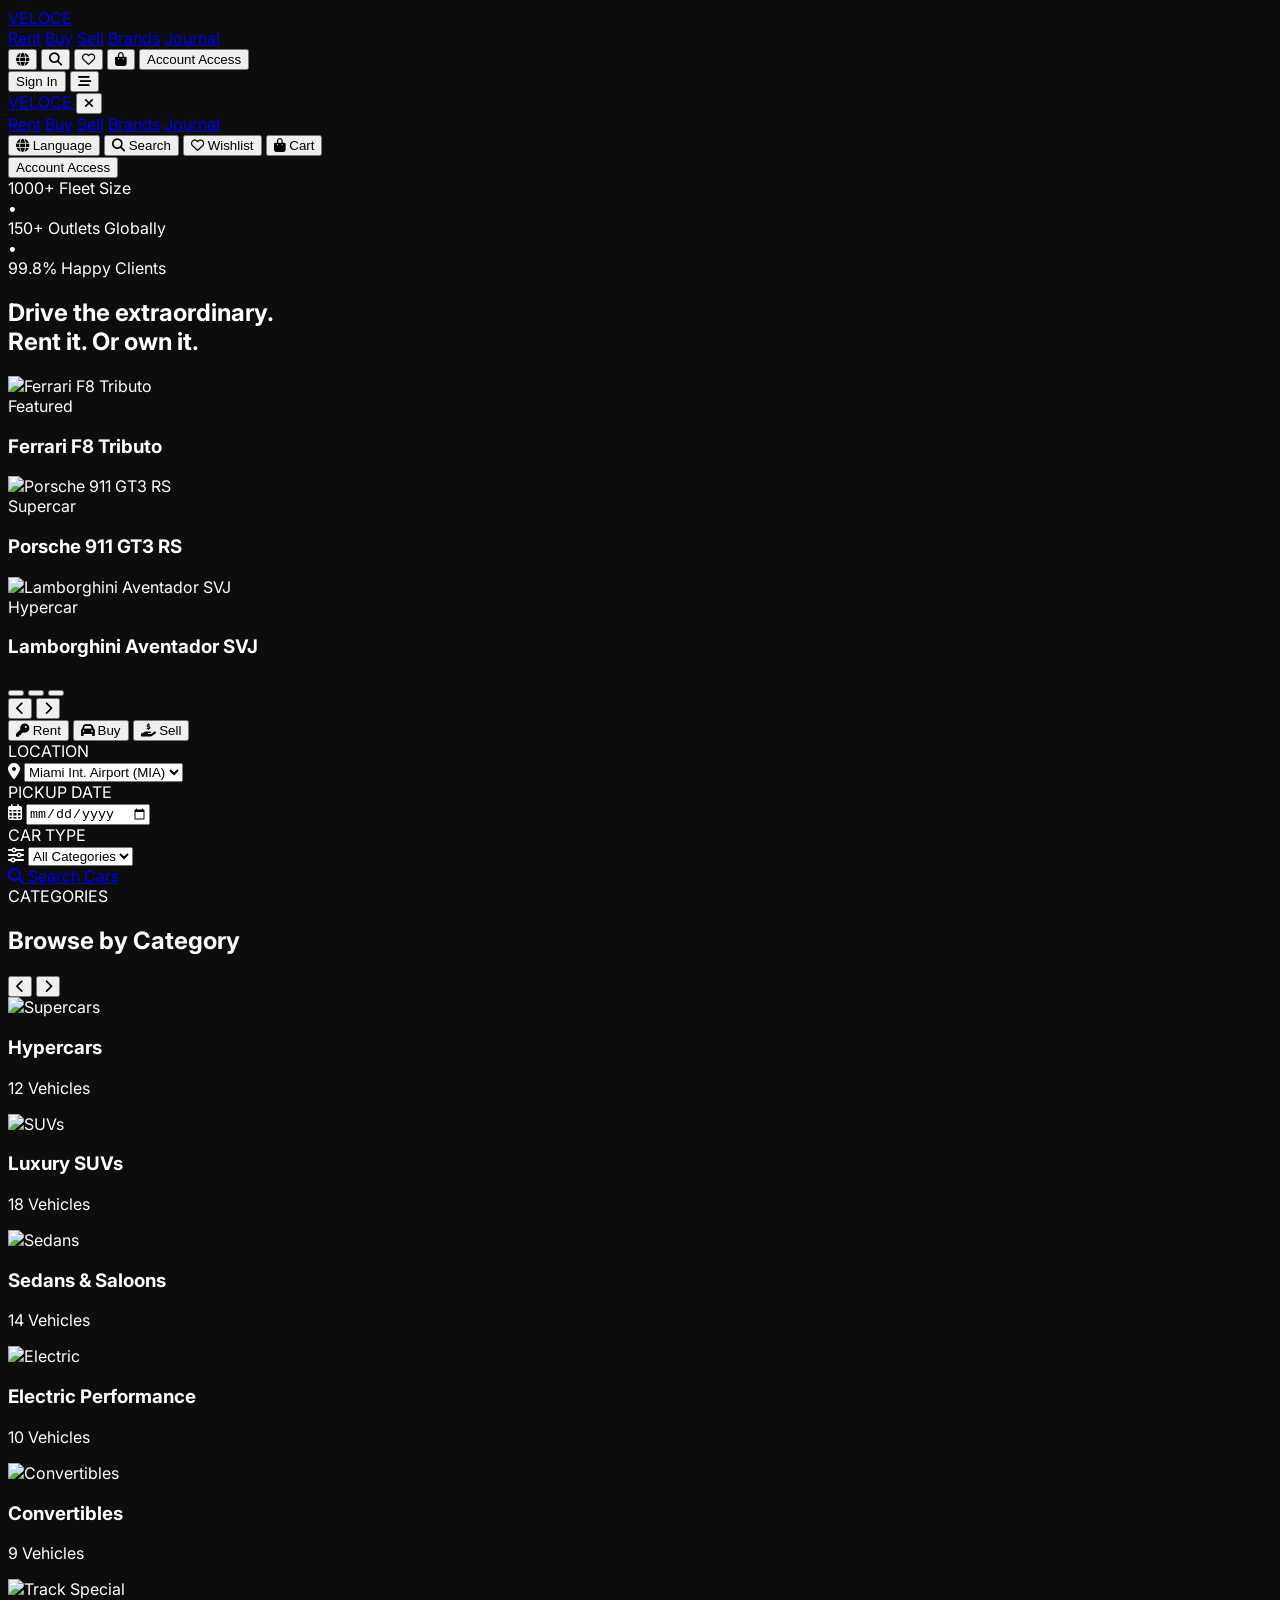
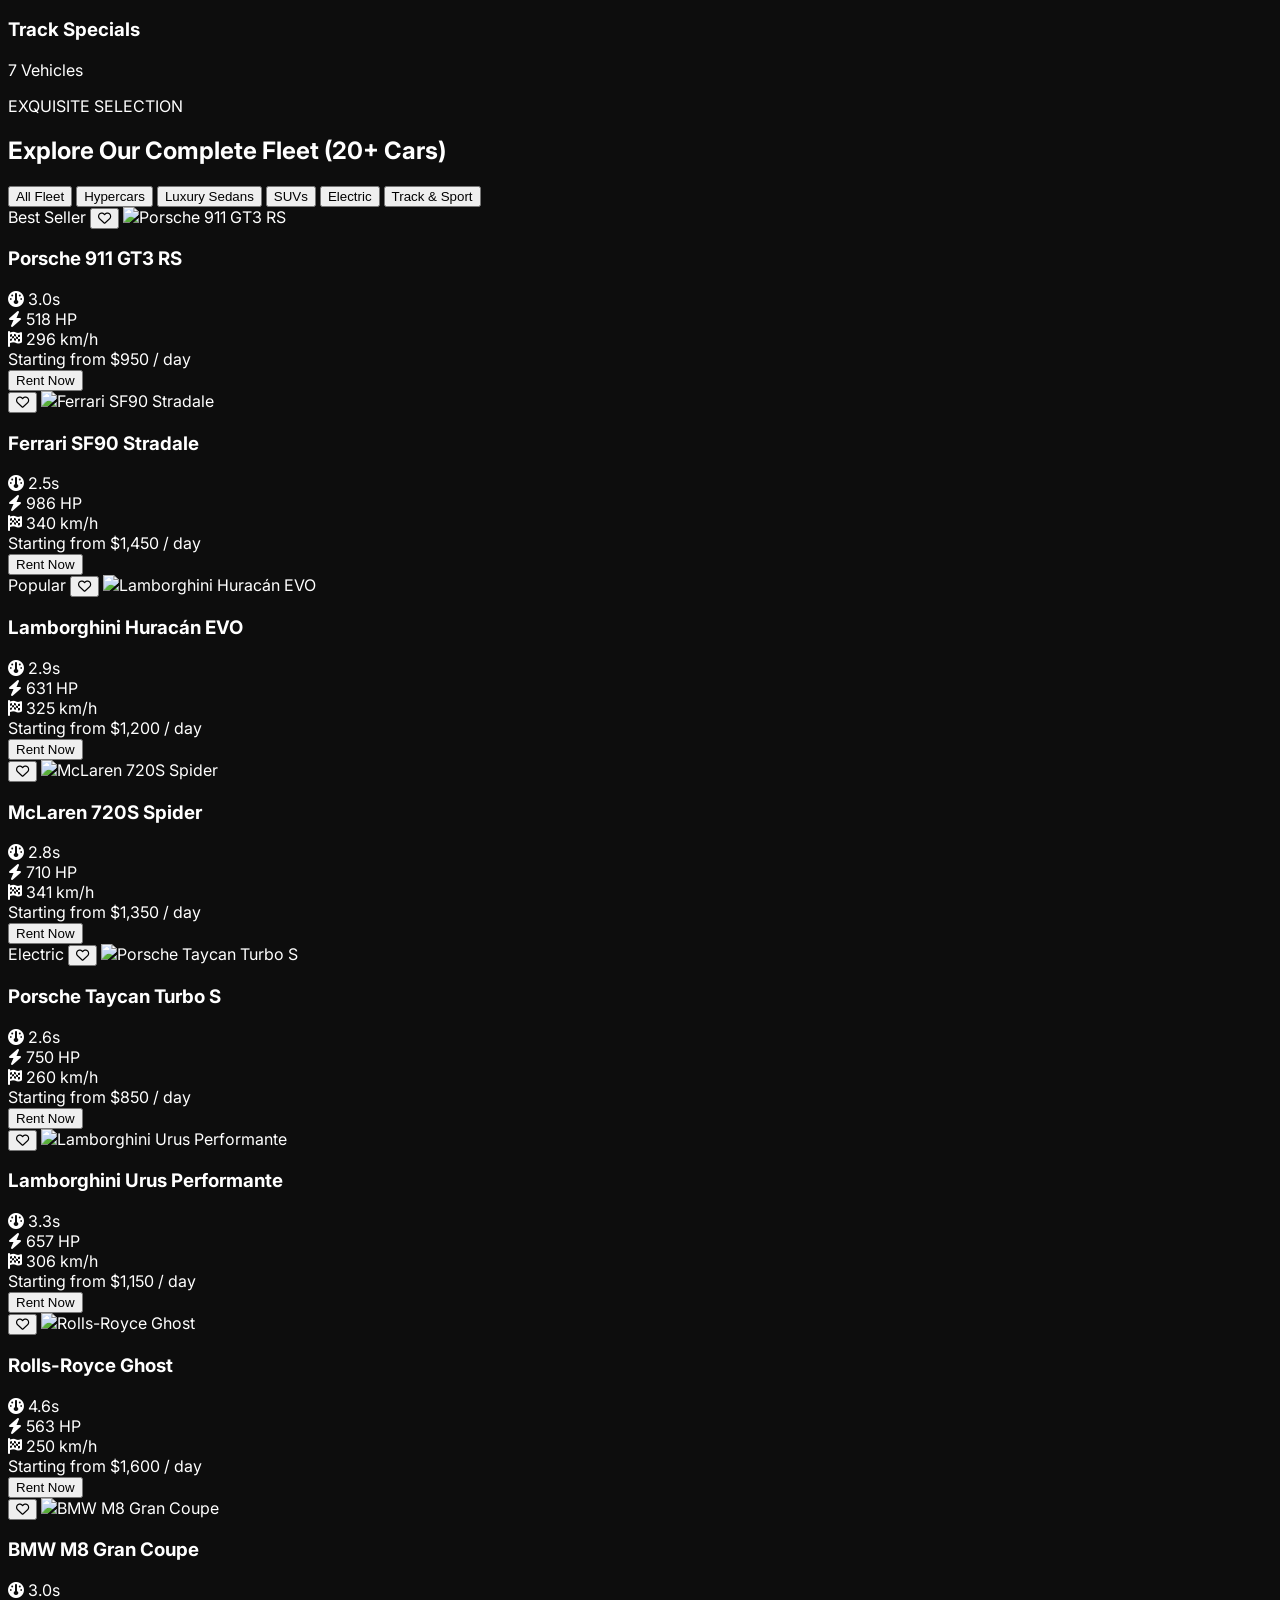
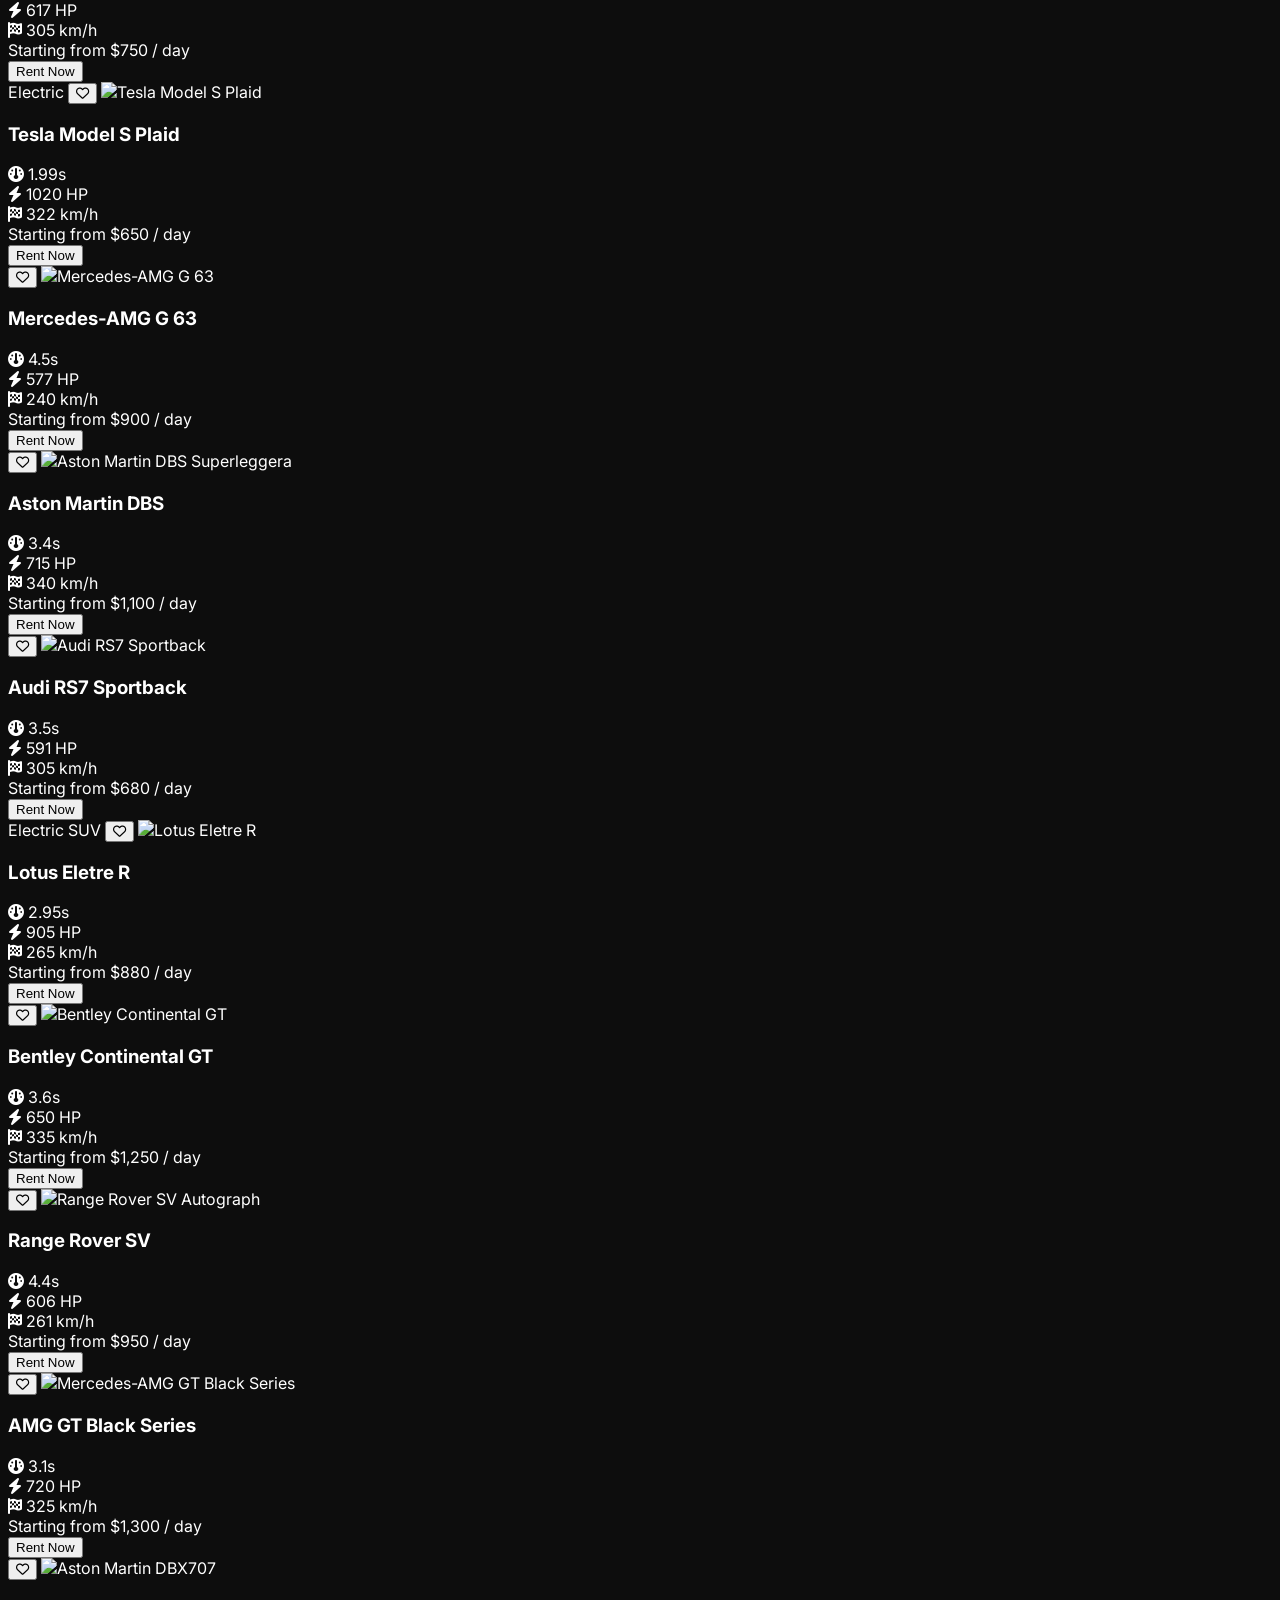
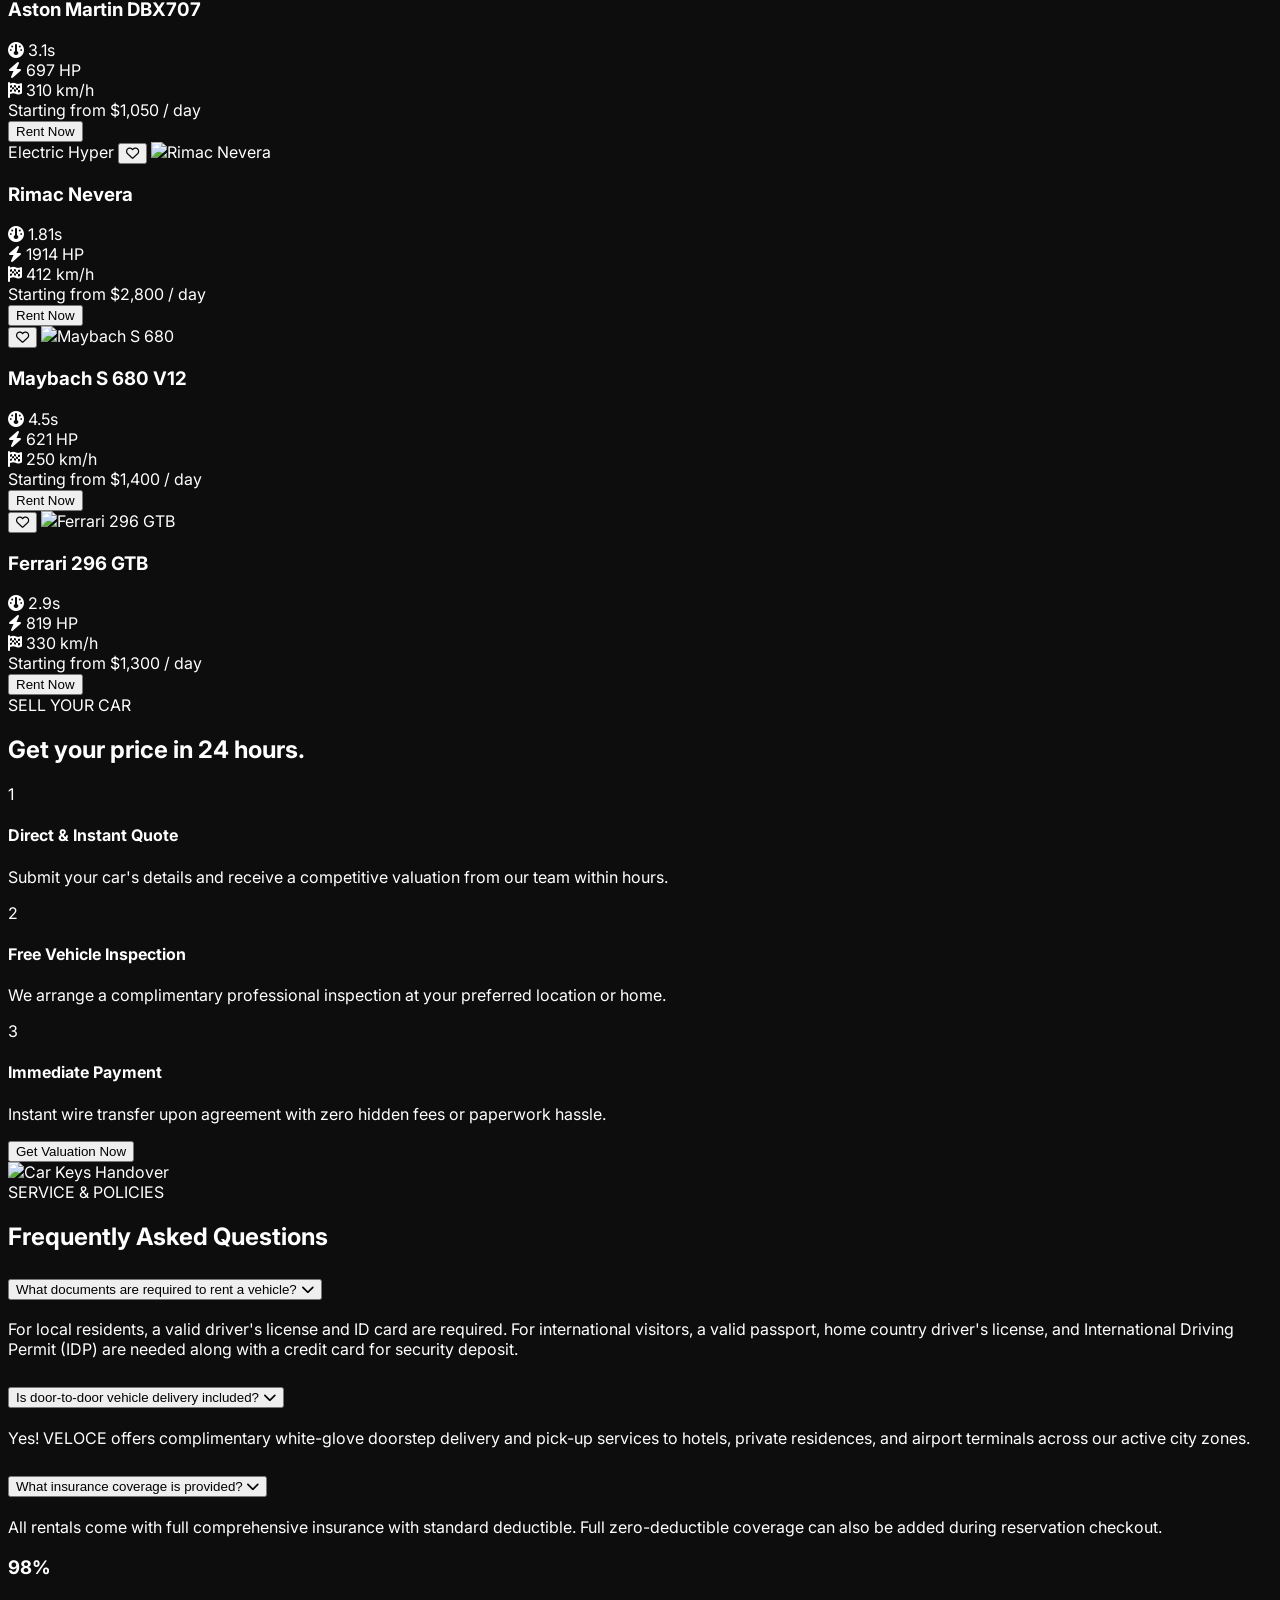
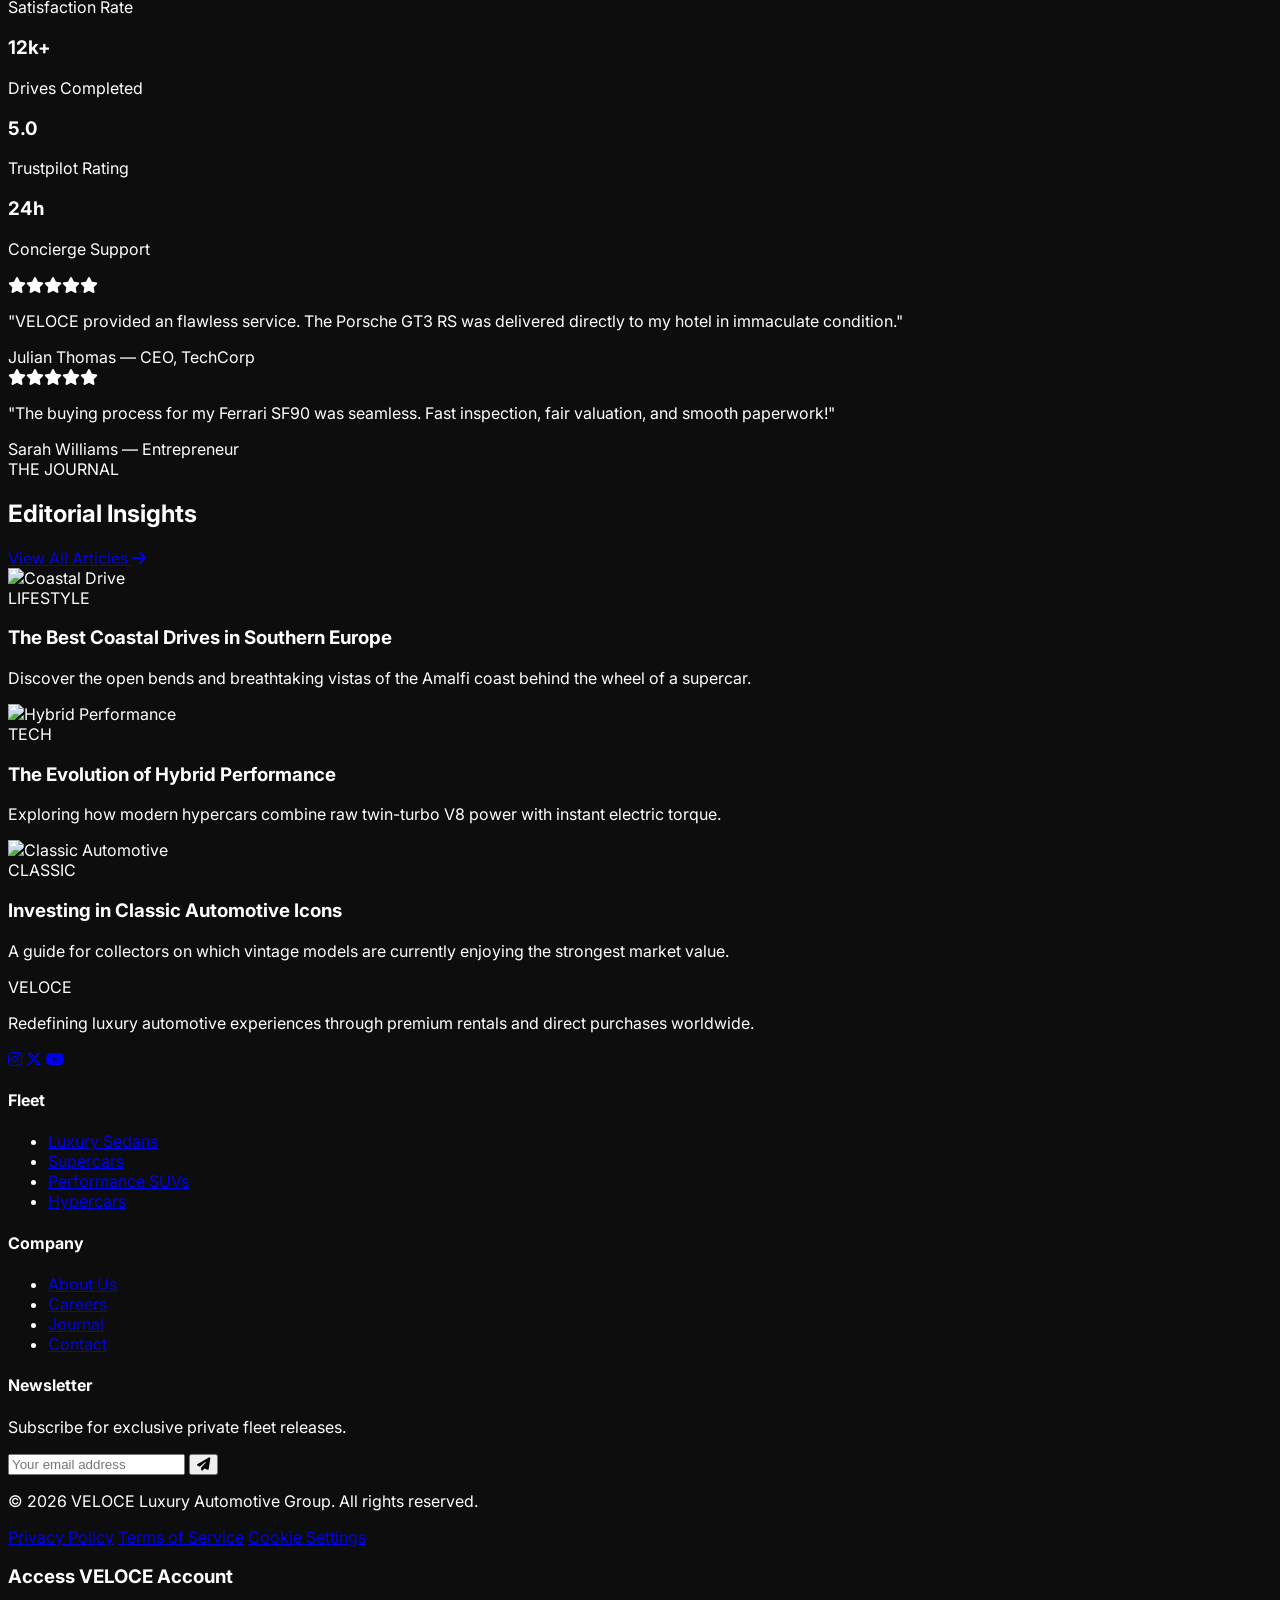
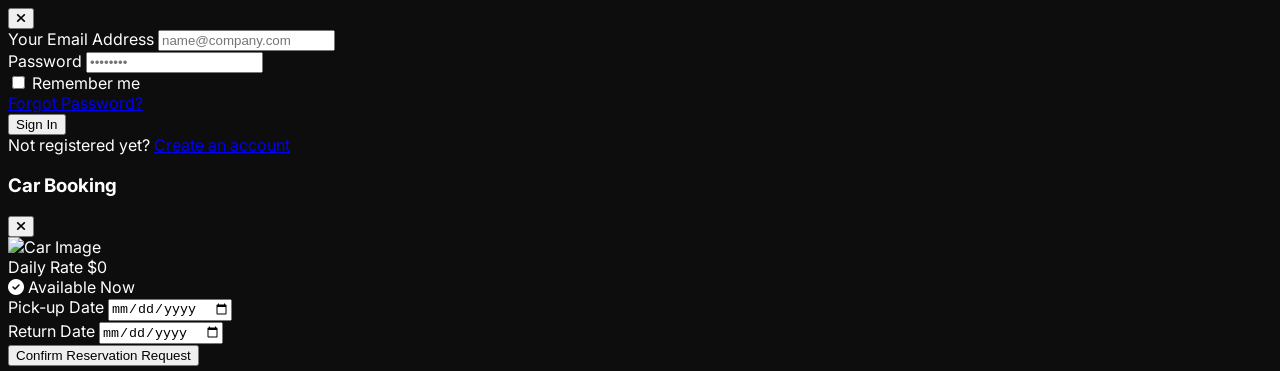
==== commit 2b8e74e0: "sdsfddv" ====
--- a/index.html
+++ b/index.html
@@ -49,90 +49,132 @@
             scrollbar-width: none;  
         }
     </style>
+    <script>
+        tailwind.config = {
+            theme: {
+                extend: {
+                    colors: {
+                        brand: '#CCFF00', // Rasmdagi och yashil/sariq brend rangi
+                        'brand-hover': '#b3e600',
+                    }
+                }
+            }
+        }
+    </script>
 </head>
 <body class="bg-[#0D0D0D] text-white antialiased custom-scrollbar">
 
     <header class="fixed top-0 left-0 right-0 z-50 bg-[#0D0D0D]/90 backdrop-blur-md border-b border-[#262626]">
-        <div class="max-w-7xl mx-auto px-4 sm:px-6 lg:px-8">
-            <div class="flex items-center justify-between h-20">
-                <div class="flex items-center gap-8">
-                    <a href="#" class="text-2xl font-black tracking-widest text-white flex items-center gap-2">
-                        <span class="text-brand">VELOCE</span>
-                    </a>
-                    <nav class="hidden nav-m:flex space-x-6 text-sm font-medium text-gray-300">
-                        <a href="#hero" class="hover:text-brand transition-colors">Rent</a>
-                        <a href="./buy/buy.html" class="hover:text-brand transition-colors">Buy</a>
-                        <a href="./sell/sell.html" class="hover:text-brand transition-colors">Sell</a>
-                        <a href="./brand/brand.html" class="hover:text-brand transition-colors">Brands</a>
-                        <a href="./journals/journal.html" class="hover:text-brand transition-colors">Journal</a>
-                    </nav>
-                </div>
-
-                <div class="hidden nav-m:flex items-center space-x-5">
-                    <button type="button" class="text-gray-300 hover:text-brand p-2 transition-colors">
-                        <i class="fa-solid fa-globe text-lg"></i>
-                    </button>
-                    <button type="button" class="text-gray-300 hover:text-brand p-2 transition-colors">
-                        <i class="fa-solid fa-magnifying-glass text-lg"></i>
-                    </button>
-                    <button type="button" class="text-gray-300 hover:text-brand p-2 transition-colors relative">
-                        <i class="fa-regular fa-heart text-lg"></i>
-                        <span class="absolute top-1 right-1 w-2 h-2 bg-brand rounded-full"></span>
-                    </button>
-                    <button type="button" class="text-gray-300 hover:text-brand p-2 transition-colors">
-                        <i class="fa-solid fa-bag-shopping text-lg"></i>
-                    </button>
-                    <button data-modal-target="auth-modal" data-modal-toggle="auth-modal" class="bg-brand text-black font-semibold text-sm px-5 py-2.5 rounded-full hover:bg-brand-hover transition-all transform hover:scale-105 shadow-md">
-                        Account Access
-                    </button>
-                </div>
-
-                <div class="flex nav-m:hidden items-center gap-3">
-                    <button data-modal-target="auth-modal" data-modal-toggle="auth-modal" class="bg-brand text-black font-semibold text-xs px-3.5 py-2 rounded-full">
-                        Sign In
-                    </button>
-                    <button data-drawer-target="drawer-navigation" data-drawer-show="drawer-navigation" aria-controls="drawer-navigation" type="button" class="p-2 text-gray-400 hover:text-white focus:outline-none">
-                        <i class="fa-solid fa-bars-staggered text-2xl"></i>
-                    </button>
-                </div>
-            </div>
-        </div>
-    </header>
-
-    <div id="drawer-navigation" class="fixed top-0 left-0 z-50 h-screen p-6 overflow-y-auto transition-transform -translate-x-full bg-[#161616] w-80 border-r border-[#262626]" tabindex="-1">
-        <div class="flex justify-between items-center mb-8">
-            <span class="text-xl font-bold tracking-widest text-white"><span class="text-brand">VELOCE</span></span>
-            <button type="button" data-drawer-hide="drawer-navigation" class="text-gray-400 hover:text-white text-xl">
-                <i class="fa-solid fa-xmark"></i>
-            </button>
-        </div>
-        <div class="py-4 overflow-y-auto">
-            <ul class="space-y-4 font-medium text-base">
-                <li><a href="#hero" data-drawer-hide="drawer-navigation" class="block text-gray-300 hover:text-brand py-2">Rent</a></li>
-                <li><a href="#categories" data-drawer-hide="drawer-navigation" class="block text-gray-300 hover:text-brand py-2">Buy</a></li>
-                <li><a href="#sell" data-drawer-hide="drawer-navigation" class="block text-gray-300 hover:text-brand py-2">Sell Your Car</a></li>
-                <li><a href="#faq" data-drawer-hide="drawer-navigation" class="block text-gray-300 hover:text-brand py-2">Top Brands</a></li>
-                <li><a href="#journal" data-drawer-hide="drawer-navigation" class="block text-gray-300 hover:text-brand py-2">The Journal</a></li>
-            </ul>
-            <div class="pt-8 border-t border-[#262626] mt-8">
-                <div class="grid grid-cols-4 gap-4 text-center text-lg text-gray-300 mb-6">
-                    <a href="#" class="p-2 bg-[#222] rounded-lg hover:text-brand"><i class="fa-solid fa-globe"></i></a>
-                    <a href="#" class="p-2 bg-[#222] rounded-lg hover:text-brand"><i class="fa-solid fa-magnifying-glass"></i></a>
-                    <a href="#" class="p-2 bg-[#222] rounded-lg hover:text-brand"><i class="fa-regular fa-heart"></i></a>
-                    <a href="#" class="p-2 bg-[#222] rounded-lg hover:text-brand"><i class="fa-solid fa-bag-shopping"></i></a>
-                </div>
-                <button data-modal-target="auth-modal" data-modal-toggle="auth-modal" data-drawer-hide="drawer-navigation" class="w-full bg-brand text-black font-bold py-3 rounded-xl hover:bg-brand-hover transition-colors">
-                    Sign In / Register
+    <div class="max-w-7xl mx-auto px-4 sm:px-6 lg:px-8">
+        <div class="flex items-center justify-between h-20">
+            <!-- Logo va Desktop Menu -->
+            <div class="flex items-center gap-8">
+                <a href="#" class="text-2xl font-black tracking-widest text-white flex items-center gap-2">
+                    <span class="text-brand">VELOCE</span>
+                </a>
+                <nav class="hidden md:flex space-x-6 text-sm font-medium text-gray-300">
+                    <a href="#hero" class="hover:text-brand transition-colors">Rent</a>
+                    <a href="./buy/buy.html" class="hover:text-brand transition-colors">Buy</a>
+                    <a href="./sell/sell.html" class="hover:text-brand transition-colors">Sell</a>
+                    <a href="./brand/brand.html" class="hover:text-brand transition-colors">Brands</a>
+                    <a href="./journals/journal.html" class="hover:text-brand transition-colors">Journal</a>
+                </nav>
+            </div>
+
+            <!-- Desktop Action Buttons (md va undan yuqori displeylar uchun) -->
+            <div class="hidden md:flex items-center space-x-5">
+                <button type="button" class="text-gray-300 hover:text-brand p-2 transition-colors">
+                    <i class="fa-solid fa-globe text-lg"></i>
+                </button>
+                <button type="button" class="text-gray-300 hover:text-brand p-2 transition-colors">
+                    <i class="fa-solid fa-magnifying-glass text-lg"></i>
+                </button>
+                <button type="button" class="text-gray-300 hover:text-brand p-2 transition-colors relative">
+                    <i class="fa-regular fa-heart text-lg"></i>
+                    <span class="absolute top-1 right-1 w-2 h-2 bg-brand rounded-full"></span>
+                </button>
+                <button type="button" class="text-gray-300 hover:text-brand p-2 transition-colors">
+                    <i class="fa-solid fa-bag-shopping text-lg"></i>
+                </button>
+                <button data-modal-target="auth-modal" data-modal-toggle="auth-modal" class="bg-brand text-black font-semibold text-sm px-5 py-2.5 rounded-full hover:bg-brand-hover transition-all transform hover:scale-105 shadow-md">
+                    Account Access
+                </button>
+            </div>
+
+            <!-- Mobile Controls (md dan kichik ekranlar uchun) -->
+            <div class="flex md:hidden items-center gap-3">
+                <button data-modal-target="auth-modal" data-modal-toggle="auth-modal" class="bg-brand text-black font-semibold text-xs px-3.5 py-2 rounded-full">
+                    Sign In
+                </button>
+                <!-- Flowbite Drawer Trigger -->
+                <button data-drawer-target="drawer-navigation" data-drawer-show="drawer-navigation" aria-controls="drawer-navigation" type="button" class="p-2 text-gray-400 hover:text-white focus:outline-none">
+                    <i class="fa-solid fa-bars-staggered text-2xl"></i>
                 </button>
             </div>
         </div>
     </div>
-
-    <section id="hero" class="relative pt-28 pb-16 md:pt-36 md:pb-24 overflow-hidden">
+</header>
+
+<!-- Flowbite Responsive Mobile Drawer Menu -->
+<div id="drawer-navigation" class="fixed top-0 left-0 z-50 h-screen p-6 overflow-y-auto transition-transform -translate-x-full bg-[#0D0D0D] w-80 border-r border-[#262626]" tabindex="-1" aria-labelledby="drawer-navigation-label">
+    <div class="flex items-center justify-between pb-6 border-b border-[#262626]">
+        <a href="#" class="text-2xl font-black tracking-widest text-white">
+            <span class="text-brand">VELOCE</span>
+        </a>
+        <button type="button" data-drawer-hide="drawer-navigation" aria-controls="drawer-navigation" class="text-gray-400 hover:text-white rounded-lg text-sm p-1.5 inline-flex items-center">
+            <i class="fa-solid fa-xmark text-2xl"></i>
+            <span class="sr-only">Close menu</span>
+        </button>
+    </div>
+
+    <!-- Mobile Navigation Links -->
+    <div class="py-6 border-b border-[#262626]">
+        <nav class="flex flex-col space-y-4 text-base font-medium text-gray-300">
+            <a href="#hero" class="hover:text-brand transition-colors py-1">Rent</a>
+            <a href="./buy/buy.html" class="hover:text-brand transition-colors py-1">Buy</a>
+            <a href="./sell/sell.html" class="hover:text-brand transition-colors py-1">Sell</a>
+            <a href="./brand/brand.html" class="hover:text-brand transition-colors py-1">Brands</a>
+            <a href="./journals/journal.html" class="hover:text-brand transition-colors py-1">Journal</a>
+        </nav>
+    </div>
+
+    <!-- Mobile Quick Actions Icons -->
+    <div class="py-6 flex items-center justify-between text-gray-300">
+        <button type="button" class="hover:text-brand p-2 transition-colors flex flex-col items-center gap-1 text-xs">
+            <i class="fa-solid fa-globe text-xl"></i>
+            <span>Language</span>
+        </button>
+        <button type="button" class="hover:text-brand p-2 transition-colors flex flex-col items-center gap-1 text-xs">
+            <i class="fa-solid fa-magnifying-glass text-xl"></i>
+            <span>Search</span>
+        </button>
+        <button type="button" class="hover:text-brand p-2 transition-colors flex flex-col items-center gap-1 text-xs relative">
+            <i class="fa-regular fa-heart text-xl"></i>
+            <span>Wishlist</span>
+            <span class="absolute top-2 right-3 w-2 h-2 bg-brand rounded-full"></span>
+        </button>
+        <button type="button" class="hover:text-brand p-2 transition-colors flex flex-col items-center gap-1 text-xs">
+            <i class="fa-solid fa-bag-shopping text-xl"></i>
+            <span>Cart</span>
+        </button>
+    </div>
+
+    <!-- Mobile Account Button -->
+    <div class="mt-4">
+        <button data-modal-target="auth-modal" data-modal-toggle="auth-modal" class="w-full bg-brand text-black font-semibold text-sm px-5 py-3 rounded-full hover:bg-brand-hover transition-all text-center shadow-md">
+            Account Access
+        </button>
+    </div>
+</div>
+
+ <section id="hero" class="relative pt-28 pb-16 md:pt-36 md:pb-24 overflow-hidden">
+        <!-- Orqa fon nurlanishi -->
         <div class="absolute inset-0 bg-gradient-to-b from-brand/5 via-transparent to-transparent pointer-events-none"></div>
+
         <div class="max-w-7xl mx-auto px-4 sm:px-6 lg:px-8 relative z-10 text-center">
             
-            <div class="flex justify-center items-center gap-8 mb-6 text-xs sm:text-sm text-gray-400 uppercase tracking-widest font-semibold">
+            <!-- Statistik ko'rsatkichlar -->
+            <div class="flex justify-center items-center gap-4 sm:gap-8 mb-6 text-xs sm:text-sm text-gray-400 uppercase tracking-widest font-semibold">
                 <div><span class="text-brand font-bold">1000+</span> Fleet Size</div>
                 <div>•</div>
                 <div><span class="text-brand font-bold">150+</span> Outlets Globally</div>
@@ -140,42 +182,98 @@
                 <div><span class="text-brand font-bold">99.8%</span> Happy Clients</div>
             </div>
 
+            <!-- Asosiy Sarlavha -->
             <h1 class="text-4xl sm:text-6xl md:text-7xl font-black tracking-tight text-white mb-4">
                 Drive the extraordinary.<br>
                 <span class="text-transparent bg-clip-text bg-gradient-to-r from-white via-gray-200 to-brand">Rent it. Or own it.</span>
             </h1>
 
+            <!-- Flowbite Carousel (3 ta to'g'rilangan moshina rasmi) -->
             <div class="relative my-8 max-w-4xl mx-auto">
-                <div class="absolute -inset-1 bg-brand/20 rounded-3xl filter blur-2xl opacity-50"></div>
-                <div class="relative rounded-2xl overflow-hidden border border-[#333]">
-                    <img src="https://images.unsplash.com/photo-1614162692292-7ac56d7f7f1e?q=80&w=1200&auto=format&fit=crop" alt="Featured Porsche 911" class="w-full h-64 sm:h-96 object-cover object-center">
-                    <div class="absolute inset-0 bg-gradient-to-t from-[#0D0D0D] via-transparent to-transparent"></div>
-                    <div class="absolute bottom-4 left-6 text-left">
-                        <span class="bg-brand text-black text-xs font-extrabold px-3 py-1 rounded-full uppercase">Featured</span>
-                        <h3 class="text-xl sm:text-2xl font-bold mt-2">Porsche 911 GT3 RS</h3>
-                    </div>
-                </div>
-            </div>
-
+                <div class="absolute -inset-1 bg-brand/10 rounded-3xl filter blur-2xl opacity-50"></div>
+                
+                <div id="default-carousel" class="relative w-full rounded-2xl overflow-hidden border border-[#333]" data-carousel="slide">
+                    <!-- Carousel Wrapper -->
+                    <div class="relative h-64 sm:h-96 overflow-hidden rounded-2xl bg-[#161616]">
+                        
+                        <!-- 1-Rasm (Ferrari F8 Tributo) -->
+                        <div class="hidden duration-700 ease-in-out" data-carousel-item="active">
+                            <img src="https://images.unsplash.com/photo-1617814076367-b759c7d7e738?q=80&w=1200&auto=format&fit=crop" class="absolute block w-full h-full object-cover object-center" alt="Ferrari F8 Tributo">
+                            <div class="absolute inset-0 bg-gradient-to-t from-[#0D0D0D] via-transparent to-transparent"></div>
+                            <div class="absolute bottom-4 left-6 text-left">
+                                <span class="bg-brand text-black text-xs font-extrabold px-3 py-1 rounded-full uppercase">Featured</span>
+                                <h3 class="text-xl sm:text-2xl font-bold mt-2 text-white">Ferrari F8 Tributo</h3>
+                            </div>
+                        </div>
+
+                        <!-- 2-Rasm (Porsche 911 GT3 RS) -->
+                        <div class="hidden duration-700 ease-in-out" data-carousel-item>
+                            <img src="https://images.unsplash.com/photo-1614162692292-7ac56d7f7f1e?q=80&w=1200&auto=format&fit=crop" class="absolute block w-full h-full object-cover object-center" alt="Porsche 911 GT3 RS">
+                            <div class="absolute inset-0 bg-gradient-to-t from-[#0D0D0D] via-transparent to-transparent"></div>
+                            <div class="absolute bottom-4 left-6 text-left">
+                                <span class="bg-brand text-black text-xs font-extrabold px-3 py-1 rounded-full uppercase">Supercar</span>
+                                <h3 class="text-xl sm:text-2xl font-bold mt-2 text-white">Porsche 911 GT3 RS</h3>
+                            </div>
+                        </div>
+
+                        <!-- 3-Rasm (Lamborghini Aventador SVJ) -->
+                        <div class="hidden duration-700 ease-in-out" data-carousel-item>
+                            <img src="https://images.unsplash.com/photo-1544829099-b9a0c07fad1a?q=80&w=1200&auto=format&fit=crop" class="absolute block w-full h-full object-cover object-center" alt="Lamborghini Aventador SVJ">
+                            <div class="absolute inset-0 bg-gradient-to-t from-[#0D0D0D] via-transparent to-transparent"></div>
+                            <div class="absolute bottom-4 left-6 text-left">
+                                <span class="bg-brand text-black text-xs font-extrabold px-3 py-1 rounded-full uppercase">Hypercar</span>
+                                <h3 class="text-xl sm:text-2xl font-bold mt-2 text-white">Lamborghini Aventador SVJ</h3>
+                            </div>
+                        </div>
+
+                    </div>
+
+                    <!-- Slider Indikatorlari (Nuqtalar) -->
+                    <div class="absolute z-30 flex -translate-x-1/2 bottom-5 left-1/2 space-x-3 rtl:space-x-reverse">
+                        <button type="button" class="w-3 h-3 rounded-full bg-white/50 hover:bg-white" aria-current="true" aria-label="Slide 1" data-carousel-slide-to="0"></button>
+                        <button type="button" class="w-3 h-3 rounded-full bg-white/50 hover:bg-white" aria-current="false" aria-label="Slide 2" data-carousel-slide-to="1"></button>
+                        <button type="button" class="w-3 h-3 rounded-full bg-white/50 hover:bg-white" aria-current="false" aria-label="Slide 3" data-carousel-slide-to="2"></button>
+                    </div>
+
+                    <!-- Oldinga / Orqaga tugmalari -->
+                    <button type="button" class="absolute top-0 start-0 z-30 flex items-center justify-center h-full px-4 cursor-pointer group focus:outline-none" data-carousel-prev>
+                        <span class="inline-flex items-center justify-center w-10 h-10 rounded-full bg-black/30 group-hover:bg-black/50 text-white">
+                            <i class="fa-solid fa-chevron-left"></i>
+                        </span>
+                    </button>
+                    <button type="button" class="absolute top-0 end-0 z-30 flex items-center justify-center h-full px-4 cursor-pointer group focus:outline-none" data-carousel-next>
+                        <span class="inline-flex items-center justify-center w-10 h-10 rounded-full bg-black/30 group-hover:bg-black/50 text-white">
+                            <i class="fa-solid fa-chevron-right"></i>
+                        </span>
+                    </button>
+                </div>
+            </div>
+
+            <!-- Qidiruv Formasi (Interaktiv Tabs bilan) -->
             <div class="max-w-4xl mx-auto bg-[#161616]/90 backdrop-blur-xl border border-[#262626] rounded-2xl p-4 sm:p-6 shadow-2xl">
+                
+                <!-- Tablar (Rent, Buy, Sell) -->
                 <div class="flex border-b border-[#262626] mb-6">
-                    <button class="px-6 py-3 font-semibold text-sm border-b-2 border-brand text-brand flex items-center gap-2">
+                    <button onclick="setTab('rent')" id="btn-rent" class="px-6 py-3 font-semibold text-sm border-b-2 border-brand text-brand flex items-center gap-2 transition-all">
                         <i class="fa-solid fa-key"></i> Rent
                     </button>
-                    <button class="px-6 py-3 font-semibold text-sm text-gray-400 hover:text-white transition-colors flex items-center gap-2">
+                    <button onclick="setTab('buy')" id="btn-buy" class="px-6 py-3 font-semibold text-sm text-gray-400 border-b-2 border-transparent hover:text-white flex items-center gap-2 transition-all">
                         <i class="fa-solid fa-car"></i> Buy
                     </button>
-                    <button class="px-6 py-3 font-semibold text-sm text-gray-400 hover:text-white transition-colors flex items-center gap-2">
+                    <button onclick="setTab('sell')" id="btn-sell" class="px-6 py-3 font-semibold text-sm text-gray-400 border-b-2 border-transparent hover:text-white flex items-center gap-2 transition-all">
                         <i class="fa-solid fa-hand-holding-dollar"></i> Sell
                     </button>
                 </div>
 
+                <!-- Inputlar Qismi -->
                 <div class="grid grid-cols-1 sm:grid-cols-2 lg:grid-cols-4 gap-4 text-left">
+                    
+                    <!-- Joylashuv -->
                     <div class="bg-[#0D0D0D] p-3.5 rounded-xl border border-[#262626]">
                         <label class="block text-xs text-gray-400 font-medium mb-1">LOCATION</label>
                         <div class="flex items-center gap-2 text-sm font-semibold">
                             <i class="fa-solid fa-location-dot text-brand"></i>
-                            <select class="bg-transparent w-full text-white focus:outline-none border-none p-0 text-sm">
+                            <select class="bg-transparent w-full text-white focus:outline-none border-none p-0 text-sm cursor-pointer">
                                 <option class="bg-[#161616]">Miami Int. Airport (MIA)</option>
                                 <option class="bg-[#161616]">Los Angeles (LAX)</option>
                                 <option class="bg-[#161616]">New York (JFK)</option>
@@ -184,19 +282,21 @@
                         </div>
                     </div>
 
+                    <!-- Dinamik Sana / Yil Maydoni -->
                     <div class="bg-[#0D0D0D] p-3.5 rounded-xl border border-[#262626]">
-                        <label class="block text-xs text-gray-400 font-medium mb-1">DATES</label>
+                        <label id="dynamic-label" class="block text-xs text-gray-400 font-medium mb-1">PICKUP DATE</label>
                         <div class="flex items-center gap-2 text-sm font-semibold">
-                            <i class="fa-regular fa-calendar-days text-brand"></i>
-                            <input type="text" value="24 Oct - 28 Oct" class="bg-transparent w-full text-white focus:outline-none border-none p-0 text-sm">
-                        </div>
-                    </div>
-
+                            <i id="dynamic-icon" class="fa-regular fa-calendar-days text-brand"></i>
+                            <input id="dynamic-input" type="date" class="bg-transparent w-full text-white focus:outline-none border-none p-0 text-sm cursor-pointer [color-scheme:dark]">
+                        </div>
+                    </div>
+
+                    <!-- Mashina Turi -->
                     <div class="bg-[#0D0D0D] p-3.5 rounded-xl border border-[#262626]">
                         <label class="block text-xs text-gray-400 font-medium mb-1">CAR TYPE</label>
                         <div class="flex items-center gap-2 text-sm font-semibold">
                             <i class="fa-solid fa-sliders text-brand"></i>
-                            <select class="bg-transparent w-full text-white focus:outline-none border-none p-0 text-sm">
+                            <select class="bg-transparent w-full text-white focus:outline-none border-none p-0 text-sm cursor-pointer">
                                 <option class="bg-[#161616]">All Categories</option>
                                 <option class="bg-[#161616]">Supercars</option>
                                 <option class="bg-[#161616]">Luxury SUVs</option>
@@ -205,15 +305,19 @@
                         </div>
                     </div>
 
-                    <button class="bg-brand hover:bg-brand-hover text-black font-bold h-full min-h-[50px] rounded-xl flex items-center justify-center gap-2 transition-all transform hover:scale-[1.02]">
+                    <!-- Qidirish Tugmasi -->
+                    <a href="./porshe search/porshe.html" id="search-action-btn" class="bg-brand hover:bg-brand-hover text-black font-bold h-full min-h-[50px] rounded-xl flex items-center justify-center gap-2 transition-all transform hover:scale-[1.02]">
                         <i class="fa-solid fa-magnifying-glass"></i>
-                        <a href="./porshe search/porshe.html">Search Cars</a>
-                    </button>
+                        <span>Search Cars</span>
+                    </a>
+
                 </div>
             </div>
         </div>
     </section>
 
+    <!-- Flowbite JS CDN -->
+ 
     <section id="categories" class="py-16 max-w-7xl mx-auto px-4 sm:px-6 lg:px-8">
         <div class="flex justify-between items-end mb-8">
             <div>
@@ -1264,5 +1368,47 @@
             });
         });
     </script>
+ <script src="https://cdnjs.cloudflare.com/ajax/libs/flowbite/2.3.0/flowbite.min.js"></script>
+
+    <!-- Tablarning ma'nosiga qarab o'zgarishini ta'minlovchi JavaScript -->
+    <script>
+        function setTab(type) {
+            const btnRent = document.getElementById('btn-rent');
+            const btnBuy = document.getElementById('btn-buy');
+            const btnSell = document.getElementById('btn-sell');
+            
+            const dynamicLabel = document.getElementById('dynamic-label');
+            const dynamicIcon = document.getElementById('dynamic-icon');
+            const dynamicInput = document.getElementById('dynamic-input');
+            const searchActionBtn = document.getElementById('search-action-btn');
+
+            // Barcha tugmalarni oddiy holatga keltirish
+            [btnRent, btnBuy, btnSell].forEach(b => {
+                b.className = "px-6 py-3 font-semibold text-sm text-gray-400 border-b-2 border-transparent hover:text-white flex items-center gap-2 transition-all";
+            });
+
+            if (type === 'rent') {
+                btnRent.className = "px-6 py-3 font-semibold text-sm border-b-2 border-brand text-brand flex items-center gap-2 transition-all";
+                dynamicLabel.innerText = "PICKUP DATE";
+                dynamicIcon.className = "fa-regular fa-calendar-days text-brand";
+                dynamicInput.type = "date";
+                searchActionBtn.innerHTML = `<i class="fa-solid fa-magnifying-glass"></i> <span>Search Rentals</span>`;
+            } else if (type === 'buy') {
+                btnBuy.className = "px-6 py-3 font-semibold text-sm border-b-2 border-brand text-brand flex items-center gap-2 transition-all";
+                dynamicLabel.innerText = "YEAR MODEL";
+                dynamicIcon.className = "fa-solid fa-car text-brand";
+                dynamicInput.type = "text";
+                dynamicInput.placeholder = "e.g. 2023 - 2026";
+                searchActionBtn.innerHTML = `<i class="fa-solid fa-car"></i> <span>Browse Buy Cars</span>`;
+            } else if (type === 'sell') {
+                btnSell.className = "px-6 py-3 font-semibold text-sm border-b-2 border-brand text-brand flex items-center gap-2 transition-all";
+                dynamicLabel.innerText = "YOUR CAR YEAR";
+                dynamicIcon.className = "fa-solid fa-hand-holding-dollar text-brand";
+                dynamicInput.type = "text";
+                dynamicInput.placeholder = "Enter car year";
+                searchActionBtn.innerHTML = `<i class="fa-solid fa-hand-holding-dollar"></i> <span>Get Valuation</span>`;
+            }
+        }
+    </script>
 </body>
 </html>
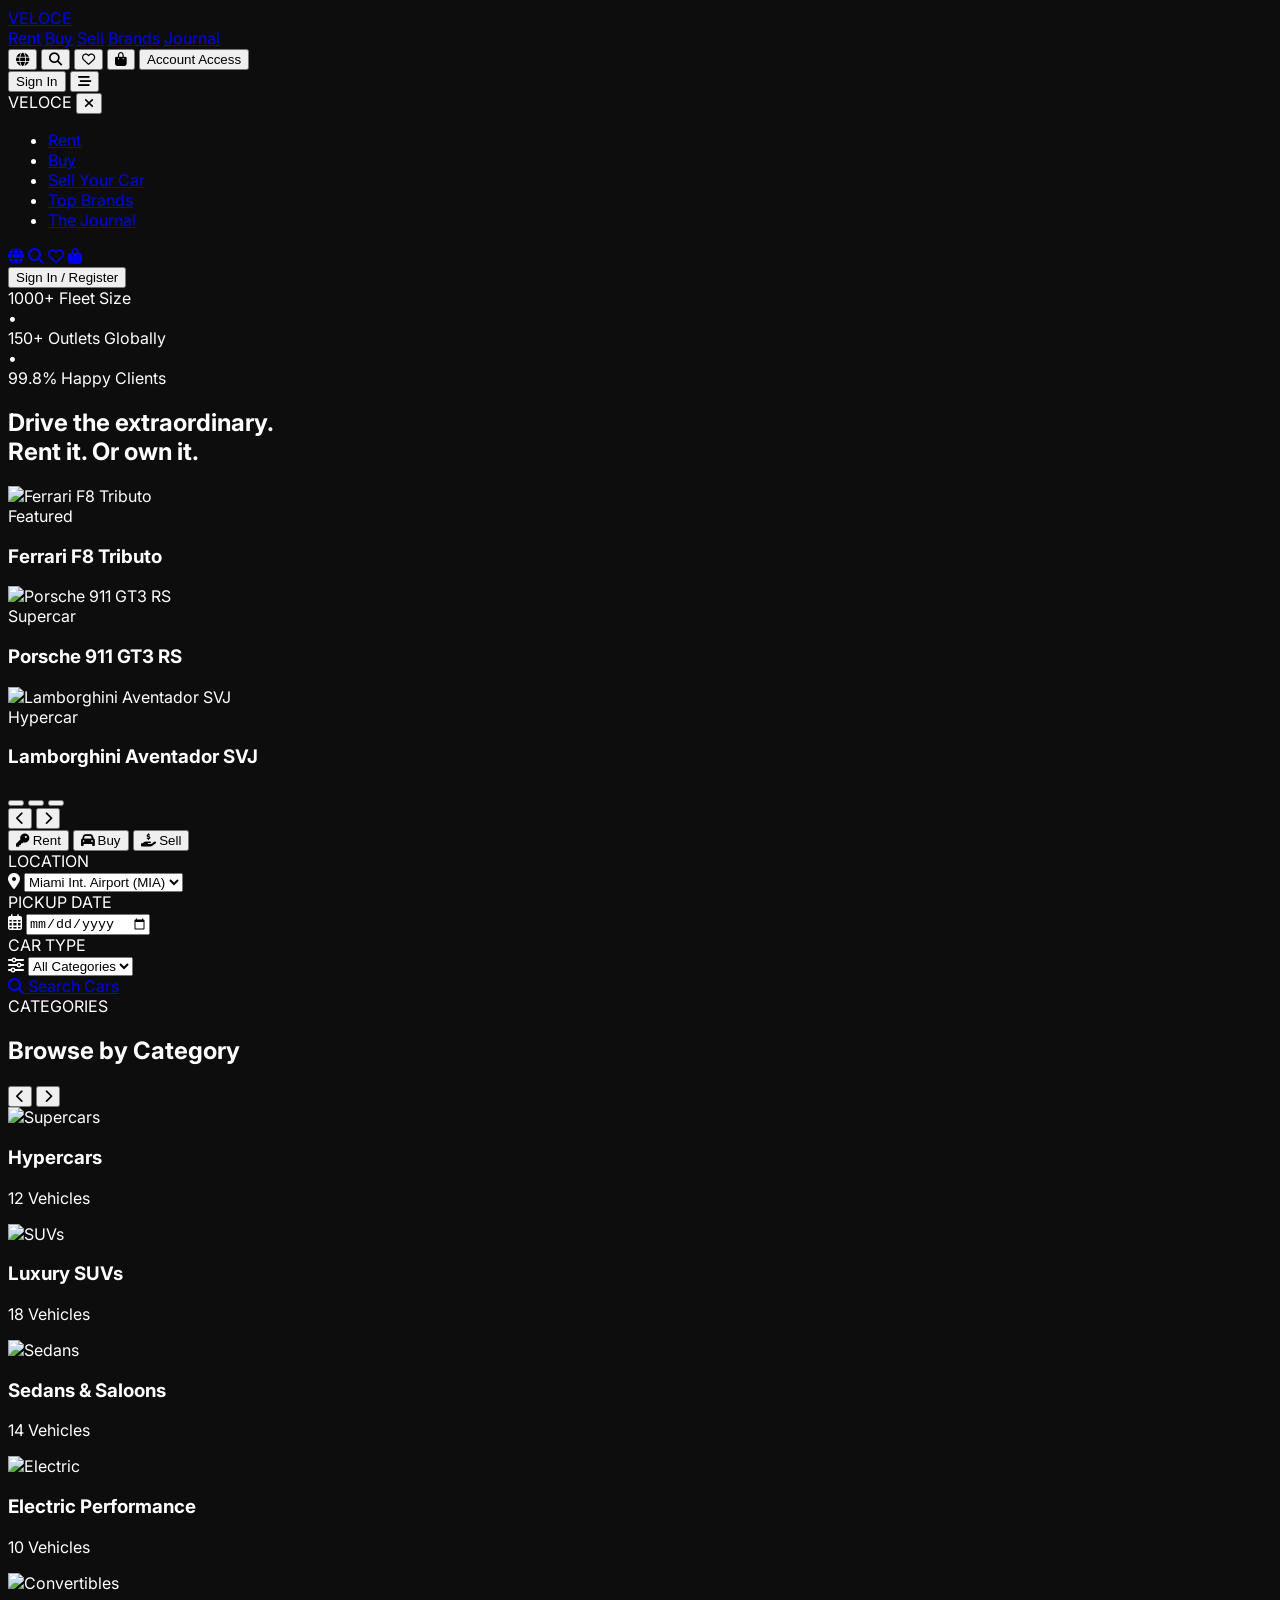
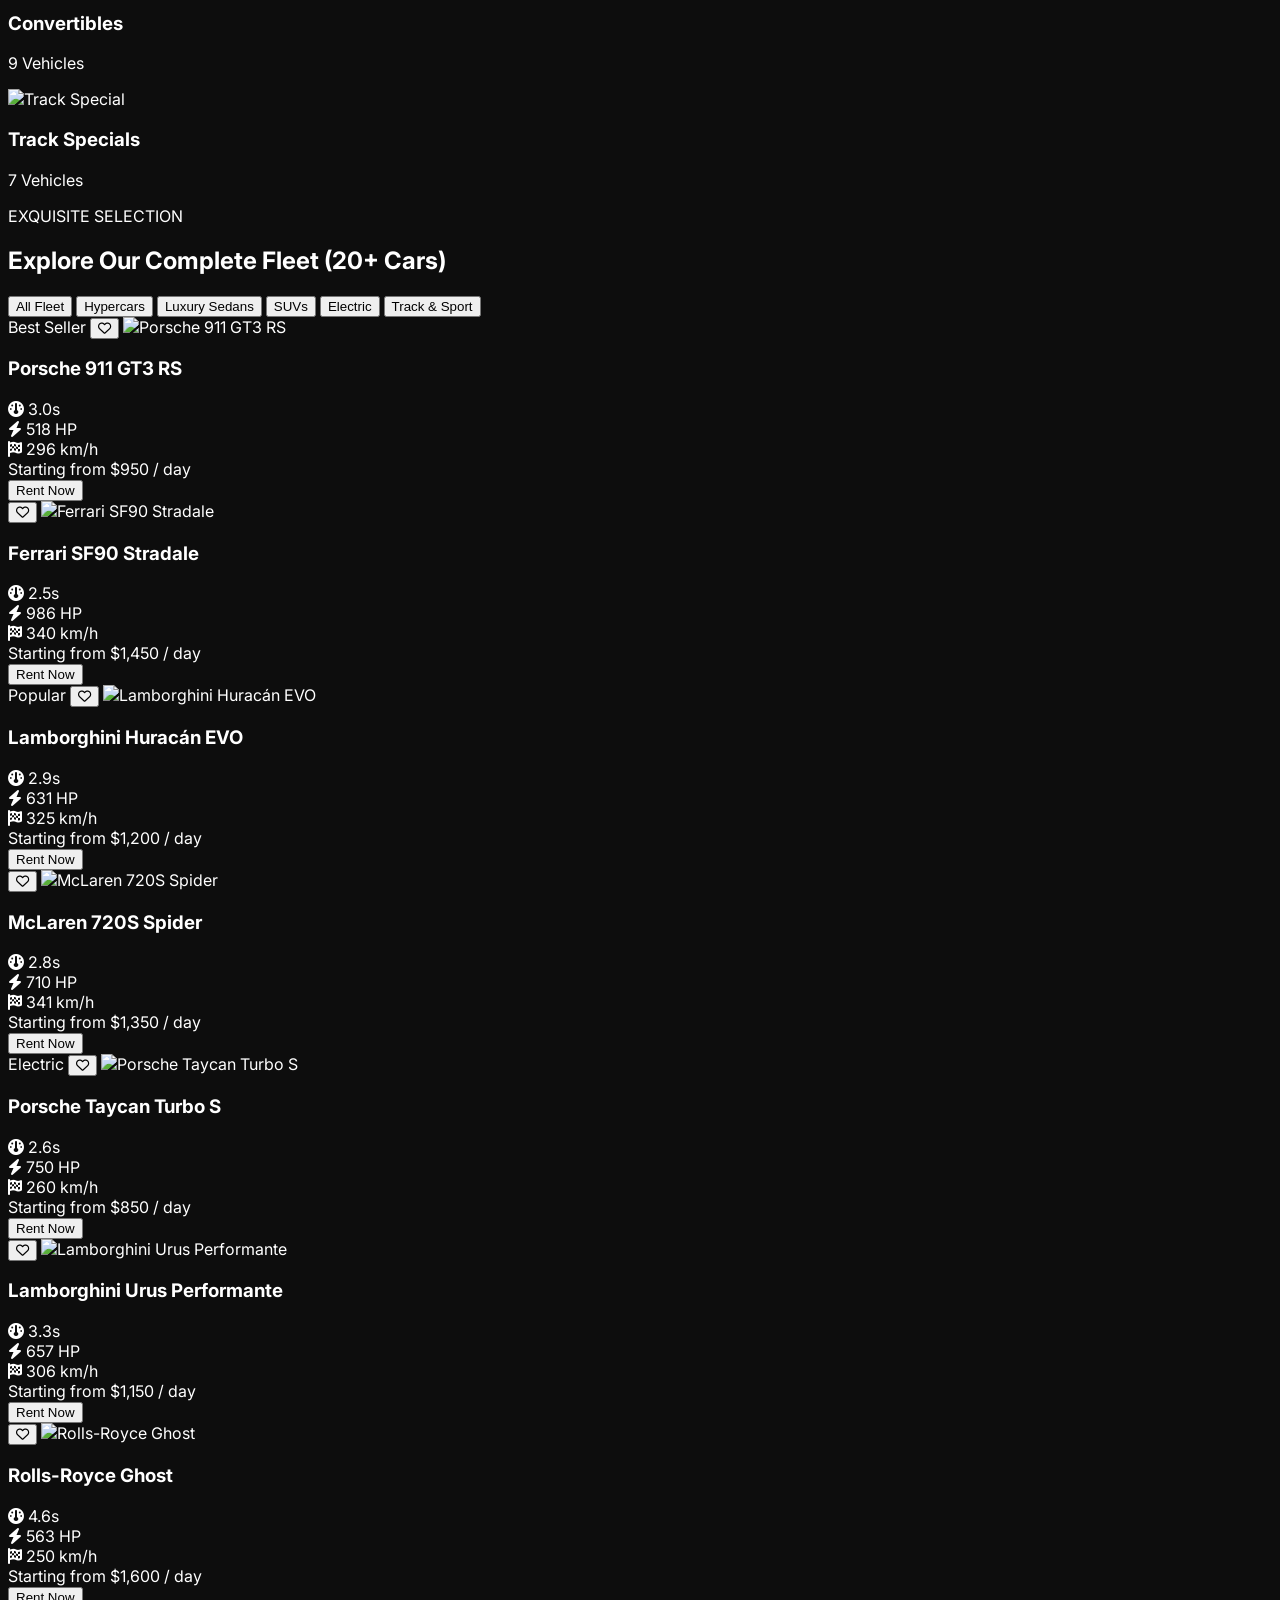
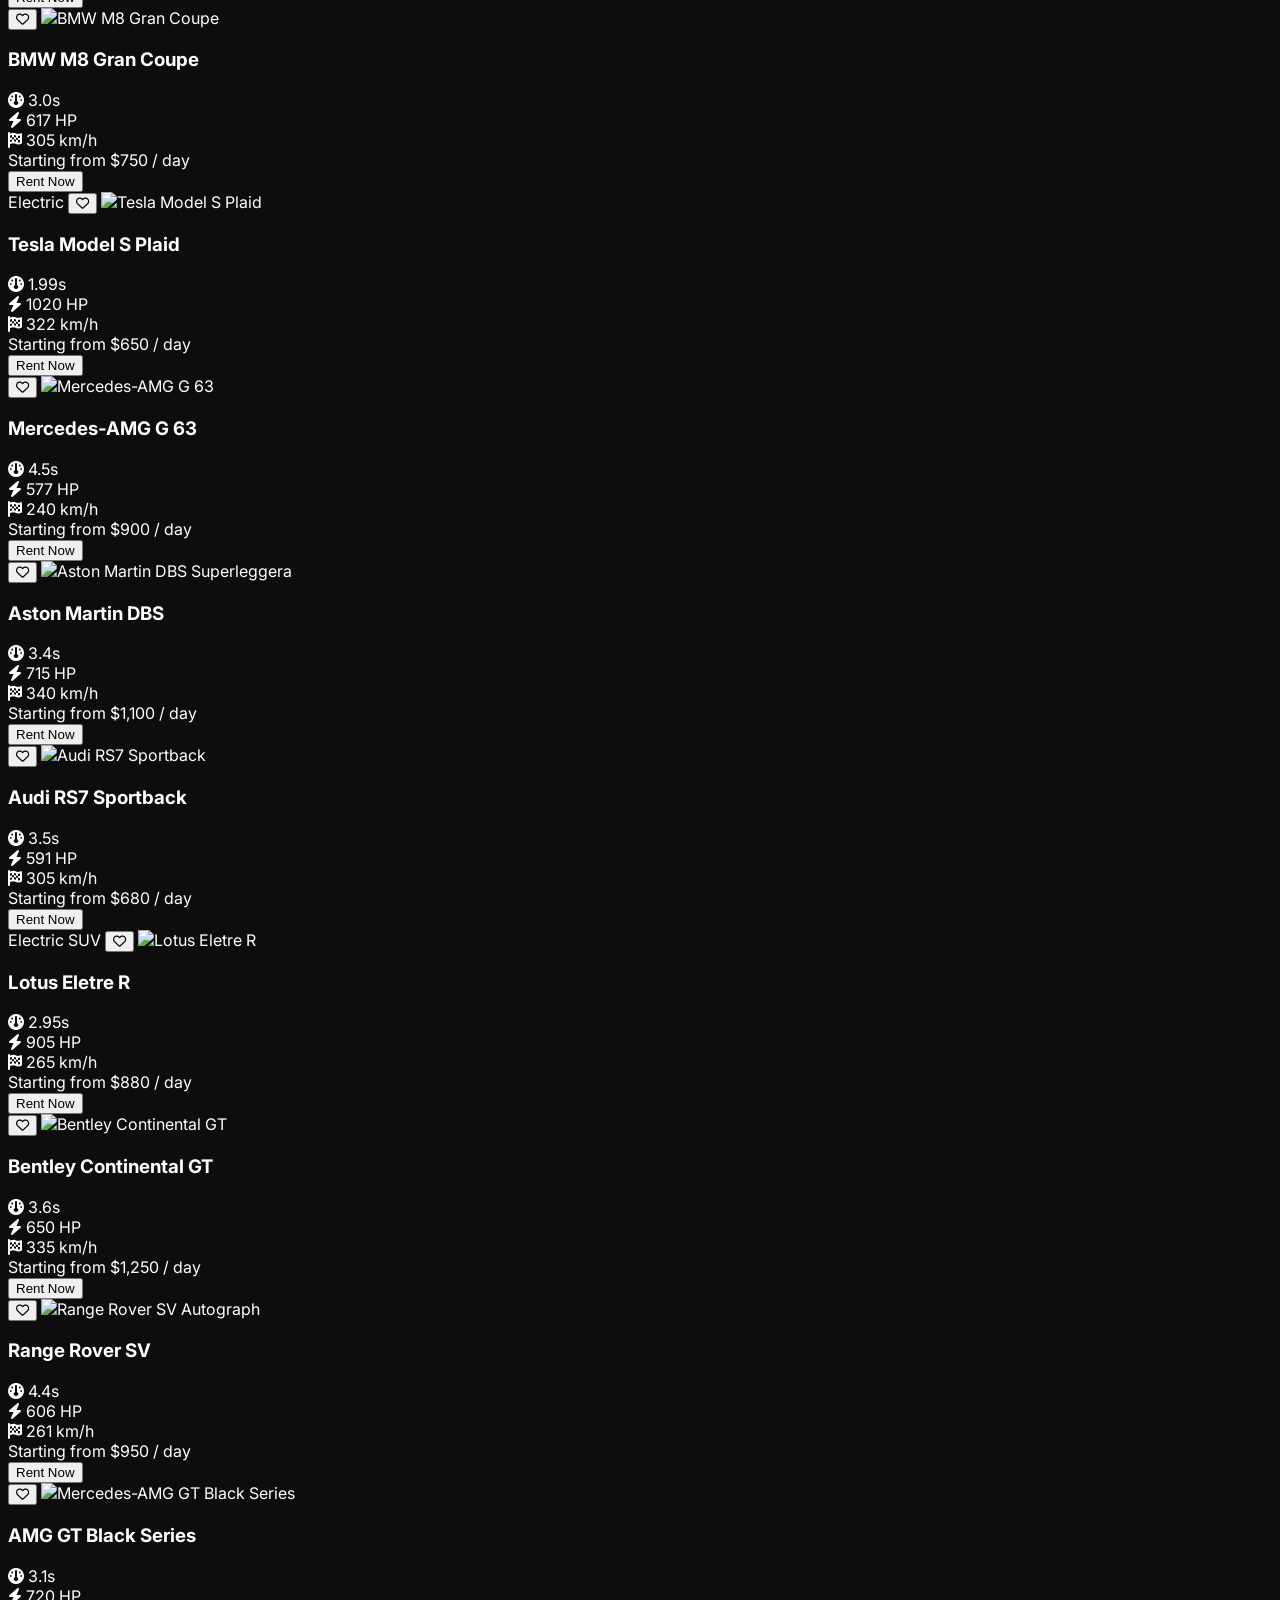
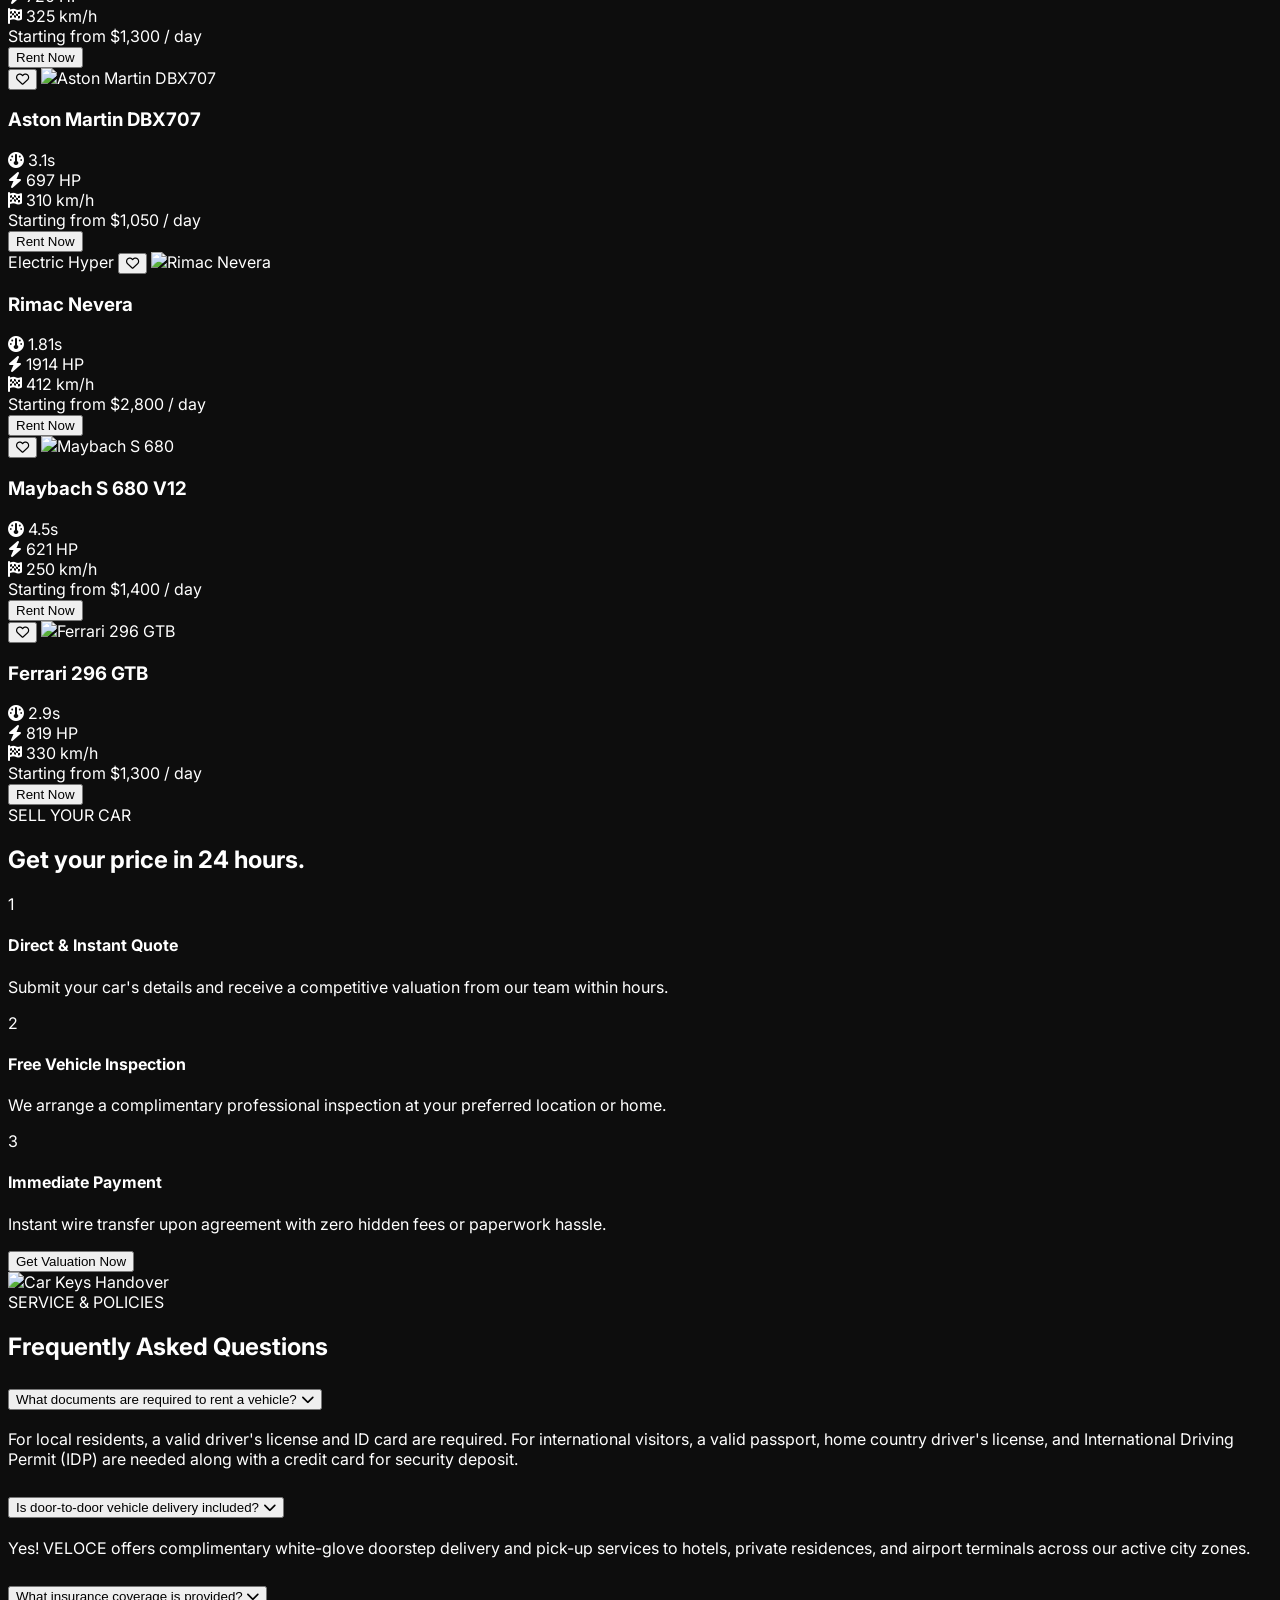
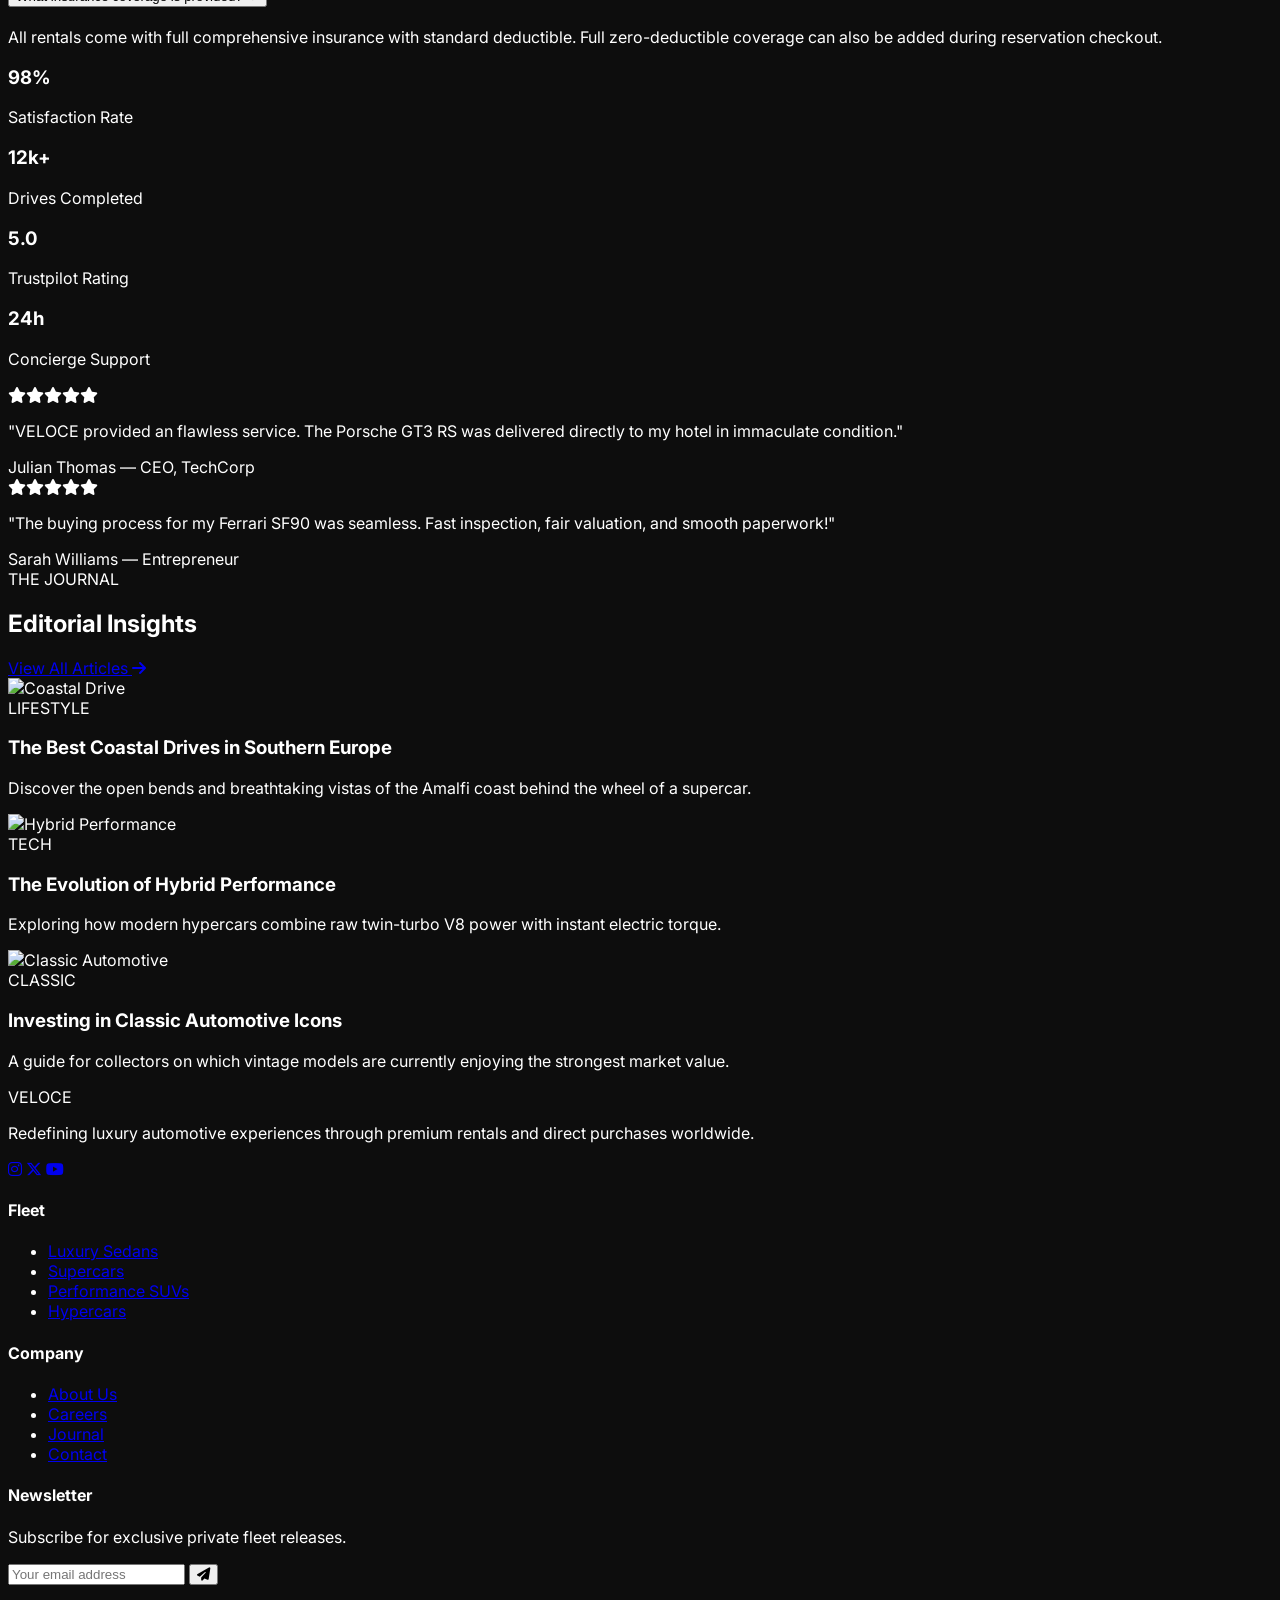
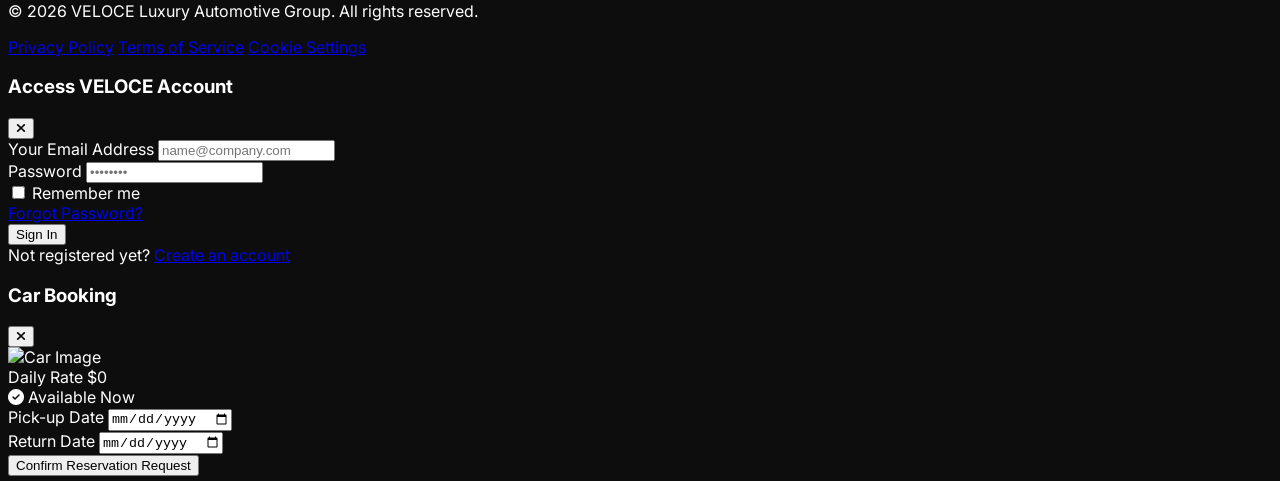
==== commit 41615edb: "sesfeg" ====
--- a/index.html
+++ b/index.html
@@ -65,107 +65,80 @@
 <body class="bg-[#0D0D0D] text-white antialiased custom-scrollbar">
 
     <header class="fixed top-0 left-0 right-0 z-50 bg-[#0D0D0D]/90 backdrop-blur-md border-b border-[#262626]">
-    <div class="max-w-7xl mx-auto px-4 sm:px-6 lg:px-8">
-        <div class="flex items-center justify-between h-20">
-            <!-- Logo va Desktop Menu -->
-            <div class="flex items-center gap-8">
-                <a href="#" class="text-2xl font-black tracking-widest text-white flex items-center gap-2">
-                    <span class="text-brand">VELOCE</span>
-                </a>
-                <nav class="hidden md:flex space-x-6 text-sm font-medium text-gray-300">
-                    <a href="#hero" class="hover:text-brand transition-colors">Rent</a>
-                    <a href="./buy/buy.html" class="hover:text-brand transition-colors">Buy</a>
-                    <a href="./sell/sell.html" class="hover:text-brand transition-colors">Sell</a>
-                    <a href="./brand/brand.html" class="hover:text-brand transition-colors">Brands</a>
-                    <a href="./journals/journal.html" class="hover:text-brand transition-colors">Journal</a>
-                </nav>
-            </div>
-
-            <!-- Desktop Action Buttons (md va undan yuqori displeylar uchun) -->
-            <div class="hidden md:flex items-center space-x-5">
-                <button type="button" class="text-gray-300 hover:text-brand p-2 transition-colors">
-                    <i class="fa-solid fa-globe text-lg"></i>
+        <div class="max-w-7xl mx-auto px-4 sm:px-6 lg:px-8">
+            <div class="flex items-center justify-between h-20">
+                <div class="flex items-center gap-8">
+                    <a href="#" class="text-2xl font-black tracking-widest text-white flex items-center gap-2">
+                        <span class="text-brand">VELOCE</span>
+                    </a>
+                    <nav class="flex nav-m:hidden space-x-6 text-sm font-medium text-gray-300">
+                        <a href="#hero" class="hover:text-brand transition-colors">Rent</a>
+                        <a href="./buy/buy.html" class="hover:text-brand transition-colors">Buy</a>
+                        <a href="./sell/sell.html" class="hover:text-brand transition-colors">Sell</a>
+                        <a href="./brand/brand.html" class="hover:text-brand transition-colors">Brands</a>
+                        <a href="./journals/journal.html" class="hover:text-brand transition-colors">Journal</a>
+                    </nav>
+                </div>
+
+                <div class="hidden nav-m:flex items-center space-x-5">
+                    <button type="button" class="text-gray-300 hover:text-brand p-2 transition-colors">
+                        <i class="fa-solid fa-globe text-lg"></i>
+                    </button>
+                    <button type="button" class="text-gray-300 hover:text-brand p-2 transition-colors">
+                        <i class="fa-solid fa-magnifying-glass text-lg"></i>
+                    </button>
+                    <button type="button" class="text-gray-300 hover:text-brand p-2 transition-colors relative">
+                        <i class="fa-regular fa-heart text-lg"></i>
+                        <span class="absolute top-1 right-1 w-2 h-2 bg-brand rounded-full"></span>
+                    </button>
+                    <button type="button" class="text-gray-300 hover:text-brand p-2 transition-colors">
+                        <i class="fa-solid fa-bag-shopping text-lg"></i>
+                    </button>
+                    <button data-modal-target="auth-modal" data-modal-toggle="auth-modal" class="bg-brand text-black font-semibold text-sm px-5 py-2.5 rounded-full hover:bg-brand-hover transition-all transform hover:scale-105 shadow-md">
+                        Account Access
+                    </button>
+                </div>
+
+                <div class="flex nav-m:hidden items-center gap-3">
+                    <button data-modal-target="auth-modal" data-modal-toggle="auth-modal" class="bg-brand text-black font-semibold text-xs px-3.5 py-2 rounded-full">
+                        Sign In
+                    </button>
+                    <button data-drawer-target="drawer-navigation" data-drawer-show="drawer-navigation" aria-controls="drawer-navigation" type="button" class="p-2 text-gray-400 hover:text-white focus:outline-none">
+                        <i class="fa-solid fa-bars-staggered text-2xl"></i>
+                    </button>
+                </div>
+            </div>
+        </div>
+    </header>
+
+    <div id="drawer-navigation" class="fixed top-0 left-0 z-50 h-screen p-6 overflow-y-auto transition-transform -translate-x-full bg-[#161616] w-80 border-r border-[#262626]" tabindex="-1">
+        <div class="flex justify-between items-center mb-8">
+            <span class="text-xl font-bold tracking-widest text-white"><span class="text-brand">VELOCE</span></span>
+            <button type="button" data-drawer-hide="drawer-navigation" class="text-gray-400 hover:text-white text-xl">
+                <i class="fa-solid fa-xmark"></i>
+            </button>
+        </div>
+        <div class="py-4 overflow-y-auto">
+            <ul class="space-y-4 font-medium text-base">
+                <li><a href="#hero" data-drawer-hide="drawer-navigation" class="block text-gray-300 hover:text-brand py-2">Rent</a></li>
+                <li><a href="#categories" data-drawer-hide="drawer-navigation" class="block text-gray-300 hover:text-brand py-2">Buy</a></li>
+                <li><a href="#sell" data-drawer-hide="drawer-navigation" class="block text-gray-300 hover:text-brand py-2">Sell Your Car</a></li>
+                <li><a href="#faq" data-drawer-hide="drawer-navigation" class="block text-gray-300 hover:text-brand py-2">Top Brands</a></li>
+                <li><a href="#journal" data-drawer-hide="drawer-navigation" class="block text-gray-300 hover:text-brand py-2">The Journal</a></li>
+            </ul>
+            <div class="pt-8 border-t border-[#262626] mt-8">
+                <div class="grid grid-cols-4 gap-4 text-center text-lg text-gray-300 mb-6">
+                    <a href="#" class="p-2 bg-[#222] rounded-lg hover:text-brand"><i class="fa-solid fa-globe"></i></a>
+                    <a href="#" class="p-2 bg-[#222] rounded-lg hover:text-brand"><i class="fa-solid fa-magnifying-glass"></i></a>
+                    <a href="#" class="p-2 bg-[#222] rounded-lg hover:text-brand"><i class="fa-regular fa-heart"></i></a>
+                    <a href="#" class="p-2 bg-[#222] rounded-lg hover:text-brand"><i class="fa-solid fa-bag-shopping"></i></a>
+                </div>
+                <button data-modal-target="auth-modal" data-modal-toggle="auth-modal" data-drawer-hide="drawer-navigation" class="w-full bg-brand text-black font-bold py-3 rounded-xl hover:bg-brand-hover transition-colors">
+                    Sign In / Register
                 </button>
-                <button type="button" class="text-gray-300 hover:text-brand p-2 transition-colors">
-                    <i class="fa-solid fa-magnifying-glass text-lg"></i>
-                </button>
-                <button type="button" class="text-gray-300 hover:text-brand p-2 transition-colors relative">
-                    <i class="fa-regular fa-heart text-lg"></i>
-                    <span class="absolute top-1 right-1 w-2 h-2 bg-brand rounded-full"></span>
-                </button>
-                <button type="button" class="text-gray-300 hover:text-brand p-2 transition-colors">
-                    <i class="fa-solid fa-bag-shopping text-lg"></i>
-                </button>
-                <button data-modal-target="auth-modal" data-modal-toggle="auth-modal" class="bg-brand text-black font-semibold text-sm px-5 py-2.5 rounded-full hover:bg-brand-hover transition-all transform hover:scale-105 shadow-md">
-                    Account Access
-                </button>
-            </div>
-
-            <!-- Mobile Controls (md dan kichik ekranlar uchun) -->
-            <div class="flex md:hidden items-center gap-3">
-                <button data-modal-target="auth-modal" data-modal-toggle="auth-modal" class="bg-brand text-black font-semibold text-xs px-3.5 py-2 rounded-full">
-                    Sign In
-                </button>
-                <!-- Flowbite Drawer Trigger -->
-                <button data-drawer-target="drawer-navigation" data-drawer-show="drawer-navigation" aria-controls="drawer-navigation" type="button" class="p-2 text-gray-400 hover:text-white focus:outline-none">
-                    <i class="fa-solid fa-bars-staggered text-2xl"></i>
-                </button>
             </div>
         </div>
     </div>
-</header>
-
-<!-- Flowbite Responsive Mobile Drawer Menu -->
-<div id="drawer-navigation" class="fixed top-0 left-0 z-50 h-screen p-6 overflow-y-auto transition-transform -translate-x-full bg-[#0D0D0D] w-80 border-r border-[#262626]" tabindex="-1" aria-labelledby="drawer-navigation-label">
-    <div class="flex items-center justify-between pb-6 border-b border-[#262626]">
-        <a href="#" class="text-2xl font-black tracking-widest text-white">
-            <span class="text-brand">VELOCE</span>
-        </a>
-        <button type="button" data-drawer-hide="drawer-navigation" aria-controls="drawer-navigation" class="text-gray-400 hover:text-white rounded-lg text-sm p-1.5 inline-flex items-center">
-            <i class="fa-solid fa-xmark text-2xl"></i>
-            <span class="sr-only">Close menu</span>
-        </button>
-    </div>
-
-    <!-- Mobile Navigation Links -->
-    <div class="py-6 border-b border-[#262626]">
-        <nav class="flex flex-col space-y-4 text-base font-medium text-gray-300">
-            <a href="#hero" class="hover:text-brand transition-colors py-1">Rent</a>
-            <a href="./buy/buy.html" class="hover:text-brand transition-colors py-1">Buy</a>
-            <a href="./sell/sell.html" class="hover:text-brand transition-colors py-1">Sell</a>
-            <a href="./brand/brand.html" class="hover:text-brand transition-colors py-1">Brands</a>
-            <a href="./journals/journal.html" class="hover:text-brand transition-colors py-1">Journal</a>
-        </nav>
-    </div>
-
-    <!-- Mobile Quick Actions Icons -->
-    <div class="py-6 flex items-center justify-between text-gray-300">
-        <button type="button" class="hover:text-brand p-2 transition-colors flex flex-col items-center gap-1 text-xs">
-            <i class="fa-solid fa-globe text-xl"></i>
-            <span>Language</span>
-        </button>
-        <button type="button" class="hover:text-brand p-2 transition-colors flex flex-col items-center gap-1 text-xs">
-            <i class="fa-solid fa-magnifying-glass text-xl"></i>
-            <span>Search</span>
-        </button>
-        <button type="button" class="hover:text-brand p-2 transition-colors flex flex-col items-center gap-1 text-xs relative">
-            <i class="fa-regular fa-heart text-xl"></i>
-            <span>Wishlist</span>
-            <span class="absolute top-2 right-3 w-2 h-2 bg-brand rounded-full"></span>
-        </button>
-        <button type="button" class="hover:text-brand p-2 transition-colors flex flex-col items-center gap-1 text-xs">
-            <i class="fa-solid fa-bag-shopping text-xl"></i>
-            <span>Cart</span>
-        </button>
-    </div>
-
-    <!-- Mobile Account Button -->
-    <div class="mt-4">
-        <button data-modal-target="auth-modal" data-modal-toggle="auth-modal" class="w-full bg-brand text-black font-semibold text-sm px-5 py-3 rounded-full hover:bg-brand-hover transition-all text-center shadow-md">
-            Account Access
-        </button>
-    </div>
-</div>
 
  <section id="hero" class="relative pt-28 pb-16 md:pt-36 md:pb-24 overflow-hidden">
         <!-- Orqa fon nurlanishi -->
